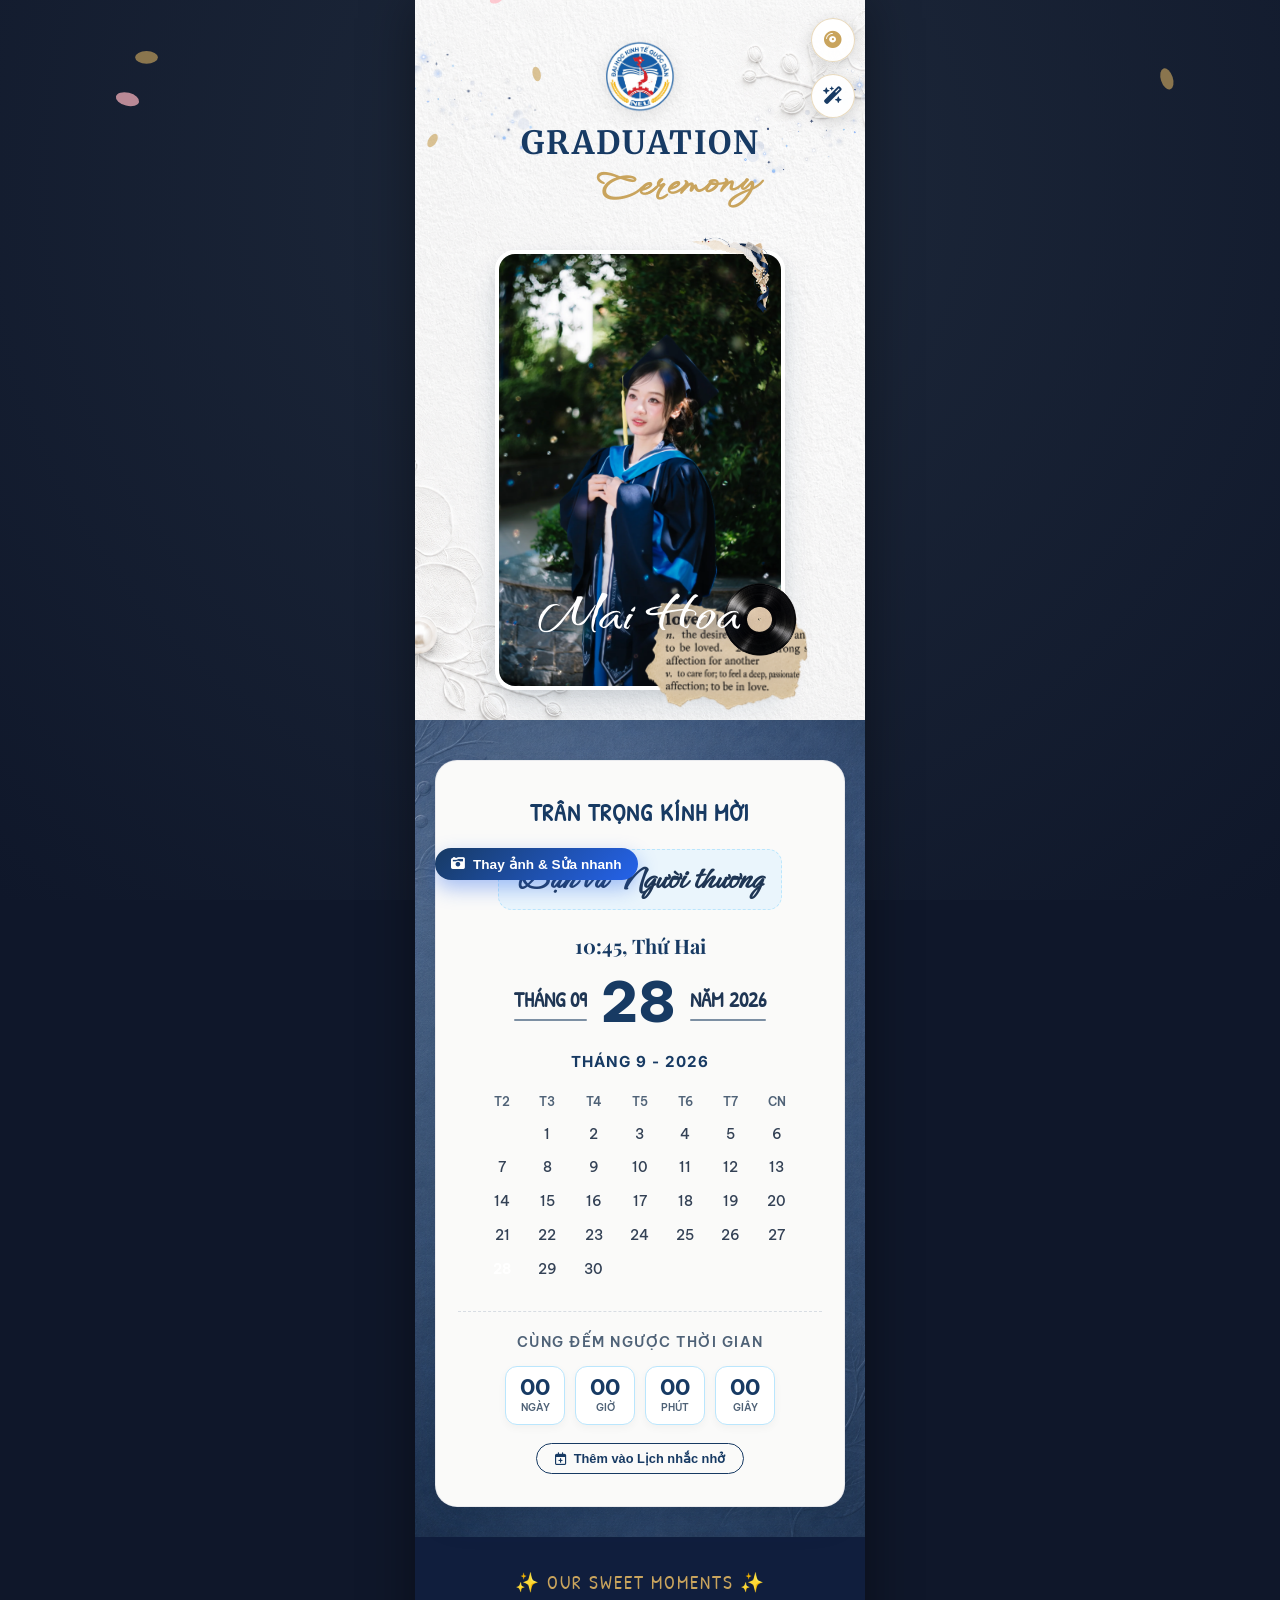
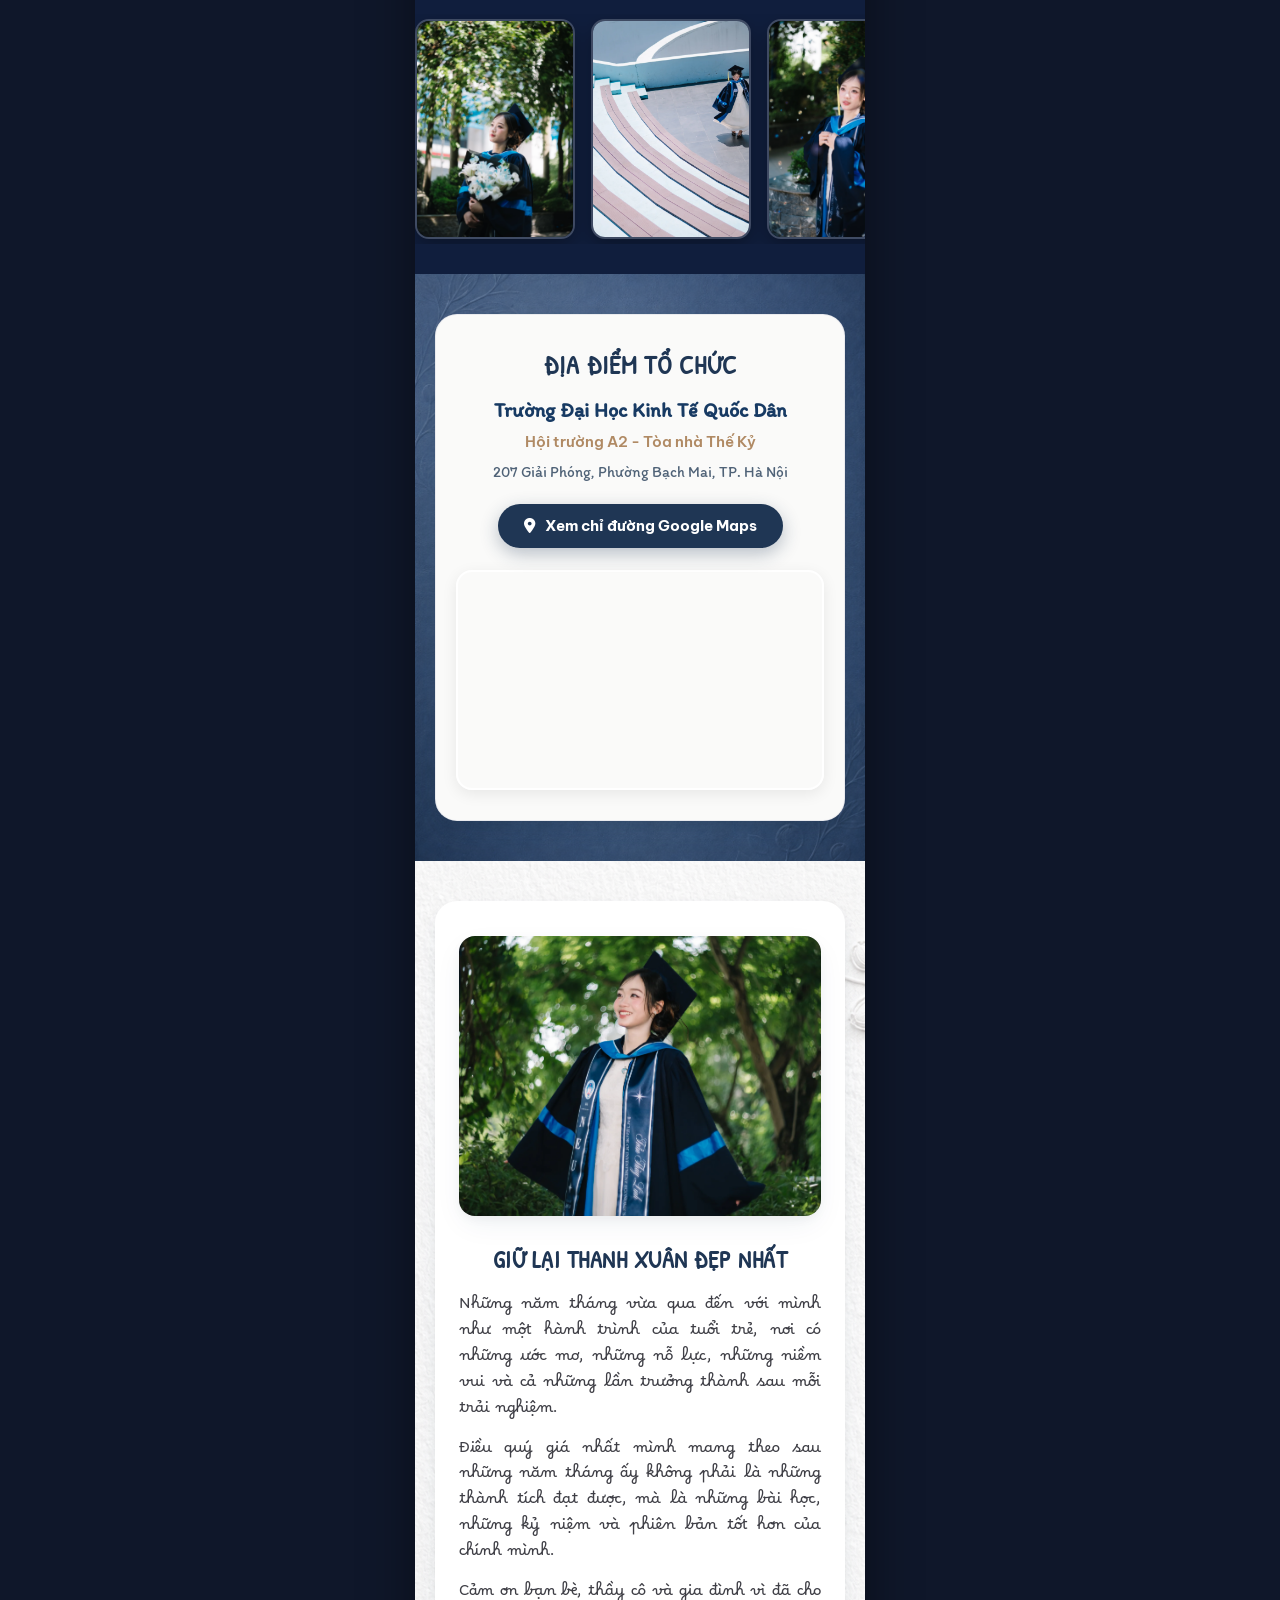
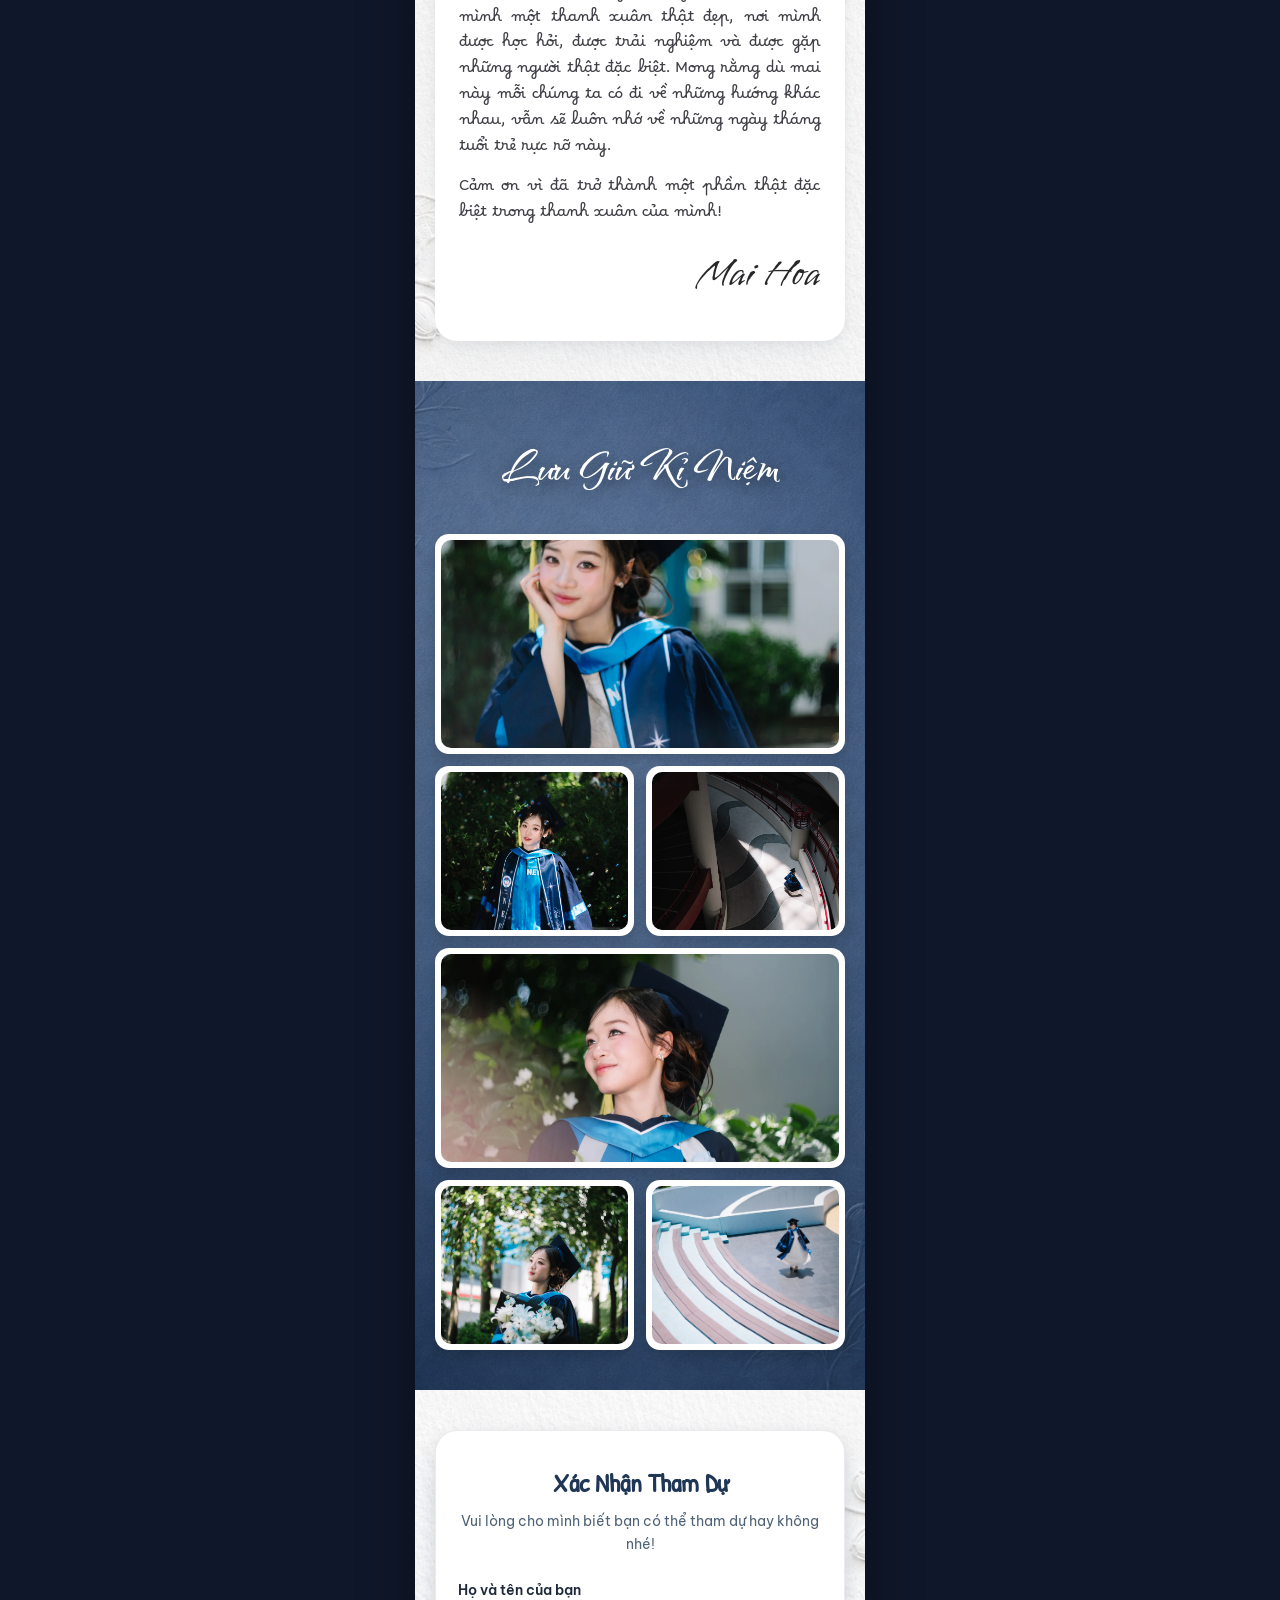
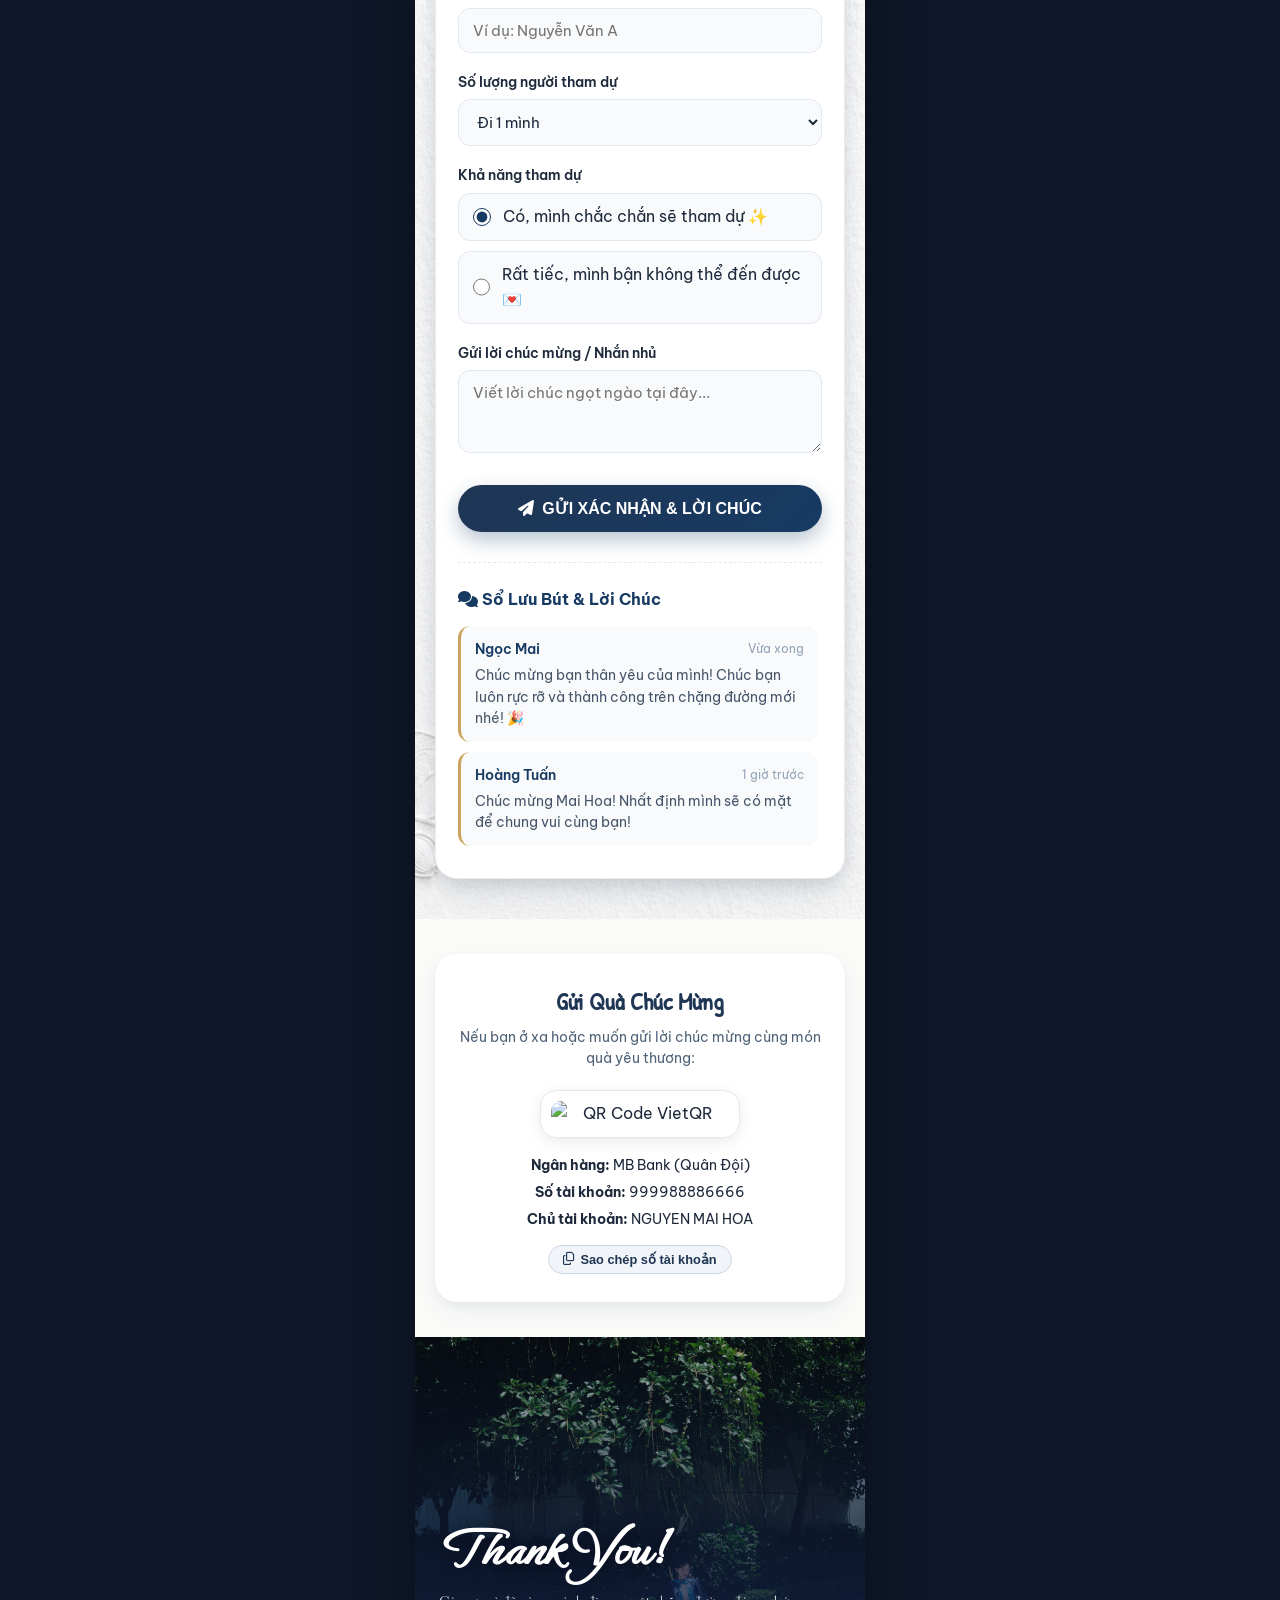
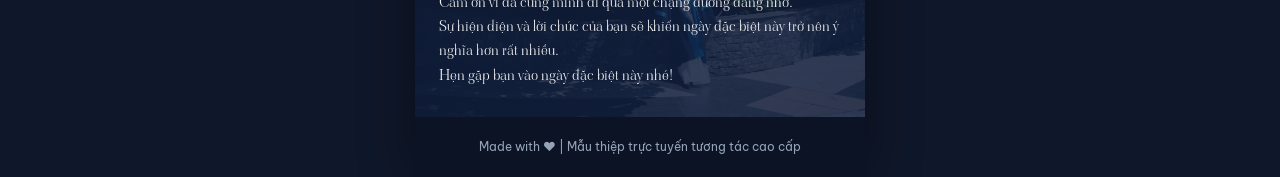
==== index.html @ 4f1cebf5 "Khởi tạo mã nguồn thiệp mời điện tử và hình ảnh" ====
<!DOCTYPE html>
<html lang="vi">
<head>
  <meta charset="UTF-8" />
  <meta name="viewport" content="width=device-width, initial-scale=1.0, maximum-scale=1.0, user-scalable=no" />
  <title>Thiệp Mời - Khoảnh Khắc Rực Rỡ</title>
  
  <!-- OpenGraph / Social Sharing -->
  <meta property="og:title" content="Thiệp Mời - Khoảnh Khắc Rực Rỡ" />
  <meta property="og:description" content="Những khoảnh khắc đặc biệt được kể lại theo dấu ấn riêng của bạn." />
  <meta property="og:image" content="images/hero-portrait.webp" />
  <meta property="og:type" content="website" />

  <!-- Font Awesome Icons -->
  <link rel="stylesheet" href="https://cdnjs.cloudflare.com/ajax/libs/font-awesome/6.5.1/css/all.min.css" />
  
  <!-- Main Stylesheet -->
  <link rel="stylesheet" href="style.css" />
</head>
<body>

  <!-- Hiệu ứng cánh hoa / trái tim rơi -->
  <canvas id="petals-canvas"></canvas>

  <!-- Audio Nhạc Nền -->
  <audio id="bg-audio" loop preload="auto" src="music.mp3"></audio>

  <!-- Nút điều khiển nổi (Nhạc, Cánh hoa) -->
  <div class="floating-controls">
    <button class="float-btn music-btn" id="music-toggle-btn" title="Bật/Tắt nhạc nền" aria-label="Bật/Tắt nhạc nền">
      <i class="fa-solid fa-compact-disc"></i>
    </button>
    <button class="float-btn" id="petals-toggle-btn" title="Bật/Tắt hoa rơi" aria-label="Bật/Tắt hoa rơi">
      <i class="fa-solid fa-wand-magic-sparkles"></i>
    </button>
  </div>

  <!-- Nút Thay Ảnh & Chỉnh Sửa Nhanh -->
  <button class="edit-badge-btn" id="btn-open-customizer" title="Thay ảnh và chỉnh sửa trực tiếp">
    <i class="fa-solid fa-camera-retro"></i>
    <span>Thay ảnh & Sửa nhanh</span>
  </button>

  <!-- Khung hiển thị Thiệp Mobile-First -->
  <main class="invitation-container">

    <!-- ====================================================================
         PHẦN 1: BÌA THIỆP & CHÂN DUNG (HERO SECTION)
         ==================================================================== -->
    <section class="hero-section">
      <!-- Hoa văn lá góc trang trí -->
      <img src="images/corner-leaf.png" alt="Decor Leaf" class="leaf-decor leaf-top-left" />
      <img src="images/corner-leaf.png" alt="Decor Leaf" class="leaf-decor leaf-top-right" />

      <!-- Biểu tượng mũ tốt nghiệp / họa tiết trên cùng -->
      <img src="images/cap-icon.png" alt="Cap Icon" class="hero-cap-icon" />

      <!-- Tiêu đề lớn -->
      <div class="hero-titles">
        <h1 class="hero-badge-title" id="hero-badge-title">GRADUATION</h1>
        <div class="hero-script-subtitle" id="hero-script-subtitle">Ceremony</div>
      </div>

      <!-- Khung ảnh chân dung chính -->
      <div class="hero-portrait-wrapper">
        <img src="images/hero-portrait.webp" alt="Chân dung" id="hero-portrait-img" class="hero-portrait-img" />
        
        <!-- Họa tiết hoa trang trí & huy hiệu xoay -->
        <img src="images/flower-decor.png" alt="Flower Decor" class="hero-flower-decor" />
        <img src="images/spin-badge.png" alt="Spin Badge" class="hero-spin-badge" />
        <img src="images/sparkle.png" alt="Sparkle" class="hero-sparkle" />

        <!-- Chữ ký / Tên nghệ thuật uốn lượn -->
        <div class="hero-owner-name" id="hero-owner-name">Mai Hoa</div>
      </div>
    </section>

    <!-- ====================================================================
         PHẦN 2: LỜI MỜI, NGÀY GIỜ, LỊCH & ĐỒNG HỒ ĐẾM NGƯỢC
         ==================================================================== -->
    <section class="invitation-section">
      <div class="glass-card">
        <div class="invitation-greeting" id="invitation-greeting">TRÂN TRỌNG KÍNH MỜI</div>

        <!-- Tên khách mời (tự động nhận qua link ?guest=...) -->
        <div class="guest-name-box">
          <div class="guest-name" id="guest-name">Bạn Quyên</div>
        </div>

        <div class="event-datetime-header" id="event-datetime-header">10:45, Thứ Hai,</div>

        <!-- Hiển thị ngày tháng to nổi bật -->
        <div class="date-large-display">
          <div class="date-side-text" id="date-month">THÁNG 09</div>
          <div class="date-big-number" id="date-day">28</div>
          <div class="date-side-text" id="date-year">NĂM 2026</div>
        </div>

        <!-- Lịch tháng tương tác -->
        <div class="calendar-widget">
          <div class="calendar-header" id="calendar-header-title">THÁNG 9 - 2026</div>
          <table class="calendar-table">
            <thead>
              <tr>
                <th>T2</th>
                <th>T3</th>
                <th>T4</th>
                <th>T5</th>
                <th>T6</th>
                <th>T7</th>
                <th>CN</th>
              </tr>
            </thead>
            <tbody id="calendar-days">
              <!-- Sẽ được tạo tự động bởi JavaScript -->
            </tbody>
          </table>
        </div>

        <!-- Đồng hồ đếm ngược -->
        <div class="countdown-container">
          <div class="countdown-title">CÙNG ĐẾM NGƯỢC THỜI GIAN</div>
          <div class="countdown-boxes">
            <div class="countdown-item">
              <div class="countdown-number" id="cd-days">00</div>
              <div class="countdown-label">Ngày</div>
            </div>
            <div class="countdown-item">
              <div class="countdown-number" id="cd-hours">00</div>
              <div class="countdown-label">Giờ</div>
            </div>
            <div class="countdown-item">
              <div class="countdown-number" id="cd-minutes">00</div>
              <div class="countdown-label">Phút</div>
            </div>
            <div class="countdown-item">
              <div class="countdown-number" id="cd-seconds">00</div>
              <div class="countdown-label">Giây</div>
            </div>
          </div>
        </div>

        <!-- Nút Thêm vào Google Calendar -->
        <button class="add-calendar-btn" id="btn-add-calendar">
          <i class="fa-regular fa-calendar-plus"></i>
          <span>Thêm vào Lịch nhắc nhở</span>
        </button>
      </div>
    </section>

    <!-- ====================================================================
         PHẦN 3: CUỘN ẢNH VÔ TẬN (FILMSTRIP MARQUEE)
         ==================================================================== -->
    <section class="marquee-section">
      <div class="marquee-badge">✨ OUR SWEET MOMENTS ✨</div>
      <div class="marquee-container">
        <div class="marquee-content" id="marquee-content">
          <!-- Ảnh chạy tự động cuộn vô tận -->
        </div>
      </div>
    </section>

    <!-- ====================================================================
         PHẦN 4: ĐỊA ĐIỂM TỔ CHỨC & BẢN ĐỒ GOOGLE MAPS
         ==================================================================== -->
    <section class="venue-section">
      <div class="venue-card">
        <div class="venue-title">ĐỊA ĐIỂM TỔ CHỨC</div>
        <div class="venue-name" id="venue-name">Trường Đại Học Kinh Tế Quốc Dân</div>
        <div class="venue-sub" id="venue-sub">Hội trường A2 - Tòa nhà Thế Kỷ</div>
        <div class="venue-address" id="venue-address">207 Giải Phóng, Phường Bạch Mai, TP. Hà Nội</div>

        <!-- Nút mở Google Maps chỉ đường -->
        <a href="https://maps.app.goo.gl/h1GSFr1NGz6rCiQS6" target="_blank" rel="noopener noreferrer" class="btn-directions" id="btn-directions">
          <i class="fa-solid fa-location-dot"></i>
          <span>Xem chỉ đường Google Maps</span>
        </a>

        <!-- Khung nhúng Bản đồ vệ tinh -->
        <div class="map-wrapper">
          <iframe
            id="map-iframe"
            src="https://www.google.com/maps/embed?pb=!1m14!1m8!1m3!1d14200.854671837249!2d105.8376696!3d21.0000781!3m2!1i1024!2i768!4f13.1!3m3!1m2!1s0x3135ac71752d8f79%3A0xd2ec575c01017afa!2zVHLGsOG7nW5nIMSQ4bqhaSBI4buNYyBLaW5oIFThur8gUXXhu5FjIETDom4gKE5FVSk!5e1!3m2!1svi!2s!4v1788418146019!5m2!1svi!2s"
            allowfullscreen=""
            loading="lazy"
            referrerpolicy="no-referrer-when-downgrade"
            title="Google Maps Location"
          ></iframe>
        </div>
      </div>
    </section>

    <!-- ====================================================================
         PHẦN 5: LỜI NGỎ & CÂU CHUYỆN (STORY)
         ==================================================================== -->
    <section class="story-section">
      <div class="story-card">
        <div class="story-portrait-box">
          <img src="images/story-portrait.webp" alt="Story Portrait" id="story-portrait-img" loading="lazy" />
        </div>
        <h2 class="story-heading" id="story-heading">GIỮ LẠI THANH XUÂN ĐẸP NHẤT</h2>
        <div class="story-body" id="story-body">
          <!-- Nội dung lời ngỏ -->
        </div>
        <div class="story-signature" id="story-signature">Mai Hoa</div>
      </div>
    </section>

    <!-- ====================================================================
         PHẦN 6: ALBUM ẢNH KỶ NIỆM (GALLERY LIGHTBOX)
         ==================================================================== -->
    <section class="gallery-section">
      <h2 class="gallery-title">Lưu Giữ Kỉ Niệm</h2>
      <div class="gallery-grid" id="gallery-grid">
        <!-- Ảnh gallery được nạp từ config.js -->
      </div>
    </section>

    <!-- ====================================================================
         PHẦN 7: XÁC NHẬN THAM DỰ (RSVP) & SỔ LƯU BÚT
         ==================================================================== -->
    <section class="rsvp-section">
      <div class="rsvp-card">
        <h2 class="rsvp-title">Xác Nhận Tham Dự</h2>
        <p class="rsvp-subtitle">Vui lòng cho mình biết bạn có thể tham dự hay không nhé!</p>

        <form id="rsvp-form">
          <div class="form-group">
            <label class="form-label" for="rsvp-name">Họ và tên của bạn</label>
            <input type="text" id="rsvp-name" class="form-input" placeholder="Ví dụ: Nguyễn Văn A" required />
          </div>

          <div class="form-group">
            <label class="form-label" for="rsvp-guests">Số lượng người tham dự</label>
            <select id="rsvp-guests" class="form-select">
              <option value="1">Đi 1 mình</option>
              <option value="2">Đi 2 người (Đi cùng người thương/bạn)</option>
              <option value="3">Đi 3 người trở lên (Đi theo nhóm/gia đình)</option>
            </select>
          </div>

          <div class="form-group">
            <label class="form-label">Khả năng tham dự</label>
            <div class="radio-group">
              <label class="radio-card">
                <input type="radio" name="attendance" value="yes" checked />
                <span>Có, mình chắc chắn sẽ tham dự ✨</span>
              </label>
              <label class="radio-card">
                <input type="radio" name="attendance" value="no" />
                <span>Rất tiếc, mình bận không thể đến được 💌</span>
              </label>
            </div>
          </div>

          <div class="form-group">
            <label class="form-label" for="rsvp-message">Gửi lời chúc mừng / Nhắn nhủ</label>
            <textarea id="rsvp-message" rows="3" class="form-textarea" placeholder="Viết lời chúc ngọt ngào tại đây..."></textarea>
          </div>

          <button type="submit" class="btn-rsvp-submit">
            <i class="fa-solid fa-paper-plane"></i>
            <span>GỬI XÁC NHẬN & LỜI CHÚC</span>
          </button>
        </form>

        <!-- Danh sách lời chúc đã gửi (Sổ Lưu Bút) -->
        <div class="wishes-container">
          <div class="wishes-title">
            <span><i class="fa-solid fa-comments"></i> Sổ Lưu Bút & Lời Chúc</span>
          </div>
          <div class="wishes-list" id="wishes-list">
            <!-- Render danh sách lời chúc -->
          </div>
        </div>
      </div>
    </section>

    <!-- ====================================================================
         PHẦN 8: HỘP QUÀ CHÚC MỪNG (GIFT BOX / MỪNG CƯỚI - TÙY CHỌN)
         ==================================================================== -->
    <section class="gift-section" id="gift-section">
      <div class="gift-card">
        <h3 class="gift-title" id="gift-title">Gửi Quà Chúc Mừng</h3>
        <p class="gift-desc" id="gift-desc">Nếu bạn ở xa hoặc muốn gửi lời chúc mừng cùng món quà yêu thương:</p>
        
        <div class="qr-box">
          <img src="" alt="QR Code VietQR" id="bank-qr-img" />
        </div>
        <div class="bank-info-item"><strong>Ngân hàng:</strong> <span id="bank-name">MB Bank</span></div>
        <div class="bank-info-item"><strong>Số tài khoản:</strong> <span id="bank-number">999988886666</span></div>
        <div class="bank-info-item"><strong>Chủ tài khoản:</strong> <span id="bank-holder">NGUYEN MAI HOA</span></div>
        
        <button class="btn-copy-account" id="btn-copy-account">
          <i class="fa-regular fa-copy"></i>
          <span>Sao chép số tài khoản</span>
        </button>
      </div>
    </section>

    <!-- ====================================================================
         PHẦN 9: LỜI CẢM ƠN (THANK YOU) & CHÂN TRANG
         ==================================================================== -->
    <section class="thank-you-section">
      <img src="images/thank-you-banner.webp" alt="Thank You" id="thank-you-bg" class="thank-you-bg" />
      <div class="thank-you-overlay"></div>
      <div class="thank-you-content">
        <h2 class="thank-you-title" id="thank-you-title">Thank You!</h2>
        <div class="thank-you-message" id="thank-you-message">
Cảm ơn vì đã cùng mình đi qua một chặng đường đáng nhớ.
Sự hiện diện của bạn sẽ khiến ngày đặc biệt này trở nên ý nghĩa hơn rất nhiều.
Hẹn gặp bạn trong ngày vui nhé!
        </div>
      </div>
    </section>

    <footer class="footer-credits">
      <p>Made with ❤️ | Mẫu thiệp trực tuyến tương tác cao cấp</p>
    </footer>

  </main>

  <!-- ====================================================================
       MODAL XEM ẢNH TOÀN MÀN HÌNH (LIGHTBOX)
       ==================================================================== -->
  <div class="lightbox-modal" id="lightbox-modal" role="dialog" aria-label="Xem ảnh phóng to">
    <button class="lightbox-close-btn" id="lightbox-close" aria-label="Đóng"><i class="fa-solid fa-xmark"></i></button>
    <button class="lightbox-nav-btn lightbox-prev-btn" id="lightbox-prev" aria-label="Ảnh trước"><i class="fa-solid fa-chevron-left"></i></button>
    <button class="lightbox-nav-btn lightbox-next-btn" id="lightbox-next" aria-label="Ảnh sau"><i class="fa-solid fa-chevron-right"></i></button>
    
    <div class="lightbox-img-wrapper">
      <img src="" alt="Phóng to" id="lightbox-img" class="lightbox-img" />
      <div class="lightbox-caption" id="lightbox-caption"></div>
    </div>
  </div>

  <!-- ====================================================================
       MODAL THAY ẢNH VÀ CHỈNH SỬA TRỰC QUAN (LIVE CUSTOMIZER)
       ==================================================================== -->
  <div class="customizer-modal" id="customizer-modal" role="dialog" aria-label="Bảng chỉnh sửa nhanh">
    <div class="customizer-box">
      <div class="customizer-header">
        <h3><i class="fa-solid fa-wand-magic-sparkles"></i> Thay Ảnh & Chỉnh Sửa Nhanh</h3>
        <button class="customizer-close" id="customizer-close">&times;</button>
      </div>
      
      <div class="customizer-body">
        <div class="customizer-tip">
          💡 <strong>Mẹo:</strong> Bạn có thể bấm chọn ảnh từ điện thoại/máy tính để xem ngay trên thiệp, hoặc sửa văn bản rồi bấm "Xem thử ngay"!
        </div>

        <div class="customizer-section-title">📸 Thay đổi hình ảnh chính</div>

        <!-- Thay ảnh bìa Hero -->
        <div class="image-picker-row">
          <div class="image-picker-info">
            <div class="image-picker-label">1. Ảnh chân dung đầu trang:</div>
            <input type="file" id="picker-hero" accept="image/*" class="form-input" />
          </div>
        </div>

        <!-- Thay ảnh phần Lời ngỏ Story -->
        <div class="image-picker-row">
          <div class="image-picker-info">
            <div class="image-picker-label">2. Ảnh phần Lời ngỏ / Tâm sự:</div>
            <input type="file" id="picker-story" accept="image/*" class="form-input" />
          </div>
        </div>

        <!-- Thay ảnh bìa Thank You -->
        <div class="image-picker-row">
          <div class="image-picker-info">
            <div class="image-picker-label">3. Ảnh bìa chân trang Thank You:</div>
            <input type="file" id="picker-thankyou" accept="image/*" class="form-input" />
          </div>
        </div>

        <div class="customizer-section-title">✍️ Thay đổi nội dung & thông tin</div>

        <div class="form-group">
          <label class="form-label">Tên nhân vật chính:</label>
          <input type="text" id="cust-owner-name" class="form-input" />
        </div>

        <div class="form-group">
          <label class="form-label">Tiêu đề lớn (VD: GRADUATION / LỄ THÀNH HÔN):</label>
          <input type="text" id="cust-badge-top" class="form-input" />
        </div>

        <div class="form-group">
          <label class="form-label">Chữ nghệ thuật (VD: Ceremony / Invitation):</label>
          <input type="text" id="cust-badge-bottom" class="form-input" />
        </div>

        <div class="form-group">
          <label class="form-label">Ngày tổ chức (Ngày / Tháng / Năm):</label>
          <div style="display: flex; gap: 8px;">
            <input type="text" id="cust-date" placeholder="28" style="width: 70px;" class="form-input" />
            <input type="text" id="cust-month" placeholder="THÁNG 09" class="form-input" />
            <input type="text" id="cust-year" placeholder="NĂM 2026" class="form-input" />
          </div>
        </div>

        <div class="form-group">
          <label class="form-label">Thời gian hiển thị (VD: 10:45, Thứ Hai):</label>
          <input type="text" id="cust-time" class="form-input" />
        </div>

        <div class="form-group">
          <label class="form-label">Tên địa điểm:</label>
          <input type="text" id="cust-venue-name" class="form-input" />
        </div>

        <div class="form-group">
          <label class="form-label">Địa chỉ chi tiết:</label>
          <input type="text" id="cust-venue-address" class="form-input" />
        </div>

        <div class="form-group">
          <label class="form-label">Tiêu đề phần Tâm sự:</label>
          <input type="text" id="cust-story-heading" class="form-input" />
        </div>
      </div>

      <div class="customizer-footer">
        <button class="btn-customizer-save" id="btn-customizer-save">
          <i class="fa-solid fa-eye"></i> Cập nhật & Xem thử
        </button>
        <button class="btn-customizer-export" id="btn-customizer-export">
          <i class="fa-solid fa-download"></i> Xuất file config.js
        </button>
      </div>
    </div>
  </div>

  <!-- Thông báo Toast -->
  <div class="toast-msg" id="toast-notification"></div>

  <!-- Tải file Cấu hình & Script thực thi -->
  <script src="config.js"></script>
  <script src="script.js"></script>
</body>
</html>
---- style.css ----
/* ==========================================================================
   CSS CHO THIỆP ĐIỆN TỬ - KHOẢNG KHẮC RỰC RỠ (INSPIRED BY CHIEU STUDIO)
   ========================================================================== */

/* --- Import Google Fonts --- */
@import url('https://fonts.googleapis.com/css2?family=Alex+Brush&family=Be+Vietnam+Pro:ital,wght@0,300;0,400;0,500;0,600;0,700;1,400&family=Borel&family=Ephesis&family=Inter:wght@300;400;500;600;700&family=Itim&family=Merriweather:ital,wght@0,400;0,700;1,300&family=Montserrat:wght@400;500;600;700&family=Patrick+Hand&family=Playfair+Display:ital,wght@0,500;0,600;0,700;1,400&family=Qwitcher+Grypen:wght@400;700&family=Viaoda+Libre&family=Vujahday+Script&family=WindSong:wght@500;700&display=swap');

:root {
  --primary-navy: #173A63;
  --primary-navy-dark: #101e3d;
  --secondary-navy: #1F3654;
  --accent-gold: #C9A45D;
  --accent-gold-dark: #b08a64;
  --accent-blue-light: #e0f2fe;
  --accent-blue-soft: #bae6fd;
  --text-dark: #1e293b;
  --text-muted: #4F6277;
  --text-light: #ffffff;
  --bg-page: #0f172a;
  --bg-card: #fafaf9;
  --bg-card-pure: #ffffff;
  --shadow-soft: 0 10px 30px -5px rgba(23, 58, 99, 0.08), 0 4px 12px -2px rgba(0, 0, 0, 0.05);
  --shadow-medium: 0 15px 35px -5px rgba(23, 58, 99, 0.15), 0 6px 16px rgba(0, 0, 0, 0.08);
  --shadow-gold: 0 8px 25px rgba(201, 164, 93, 0.35);
  --radius-card: 22px;
  --radius-button: 30px;
  --transition-smooth: all 0.35s cubic-bezier(0.4, 0, 0.2, 1);
}

* {
  margin: 0;
  padding: 0;
  box-sizing: border-box;
  -webkit-tap-highlight-color: transparent;
}

html {
  scroll-behavior: smooth;
  font-size: 16px;
}

body {
  font-family: 'Be Vietnam Pro', 'Inter', -apple-system, BlinkMacSystemFont, sans-serif;
  background-color: var(--bg-page);
  color: var(--text-dark);
  line-height: 1.6;
  overflow-x: hidden;
  position: relative;
  display: flex;
  justify-content: center;
  min-height: 100vh;
}

/* Background ambient glow on desktop */
body::before {
  content: '';
  position: fixed;
  top: 0;
  left: 0;
  right: 0;
  bottom: 0;
  background: radial-gradient(circle at 50% 20%, #1e293b 0%, #0f172a 100%);
  z-index: -2;
}

/* Canvas for falling petals effect */
#petals-canvas {
  position: fixed;
  top: 0;
  left: 0;
  width: 100vw;
  height: 100vh;
  pointer-events: none;
  z-index: 90;
}

/* Main Mobile-First App Wrapper */
.invitation-container {
  width: 100%;
  max-width: 450px;
  background: #f8fafc;
  min-height: 100vh;
  position: relative;
  box-shadow: 0 0 50px rgba(0, 0, 0, 0.4);
  overflow: hidden;
}

/* ==========================================================================
   FLOATING ACTION BUTTONS (MUSIC, PETALS, CUSTOMIZER)
   ========================================================================== */
.floating-controls {
  position: fixed;
  top: 18px;
  right: 18px;
  display: flex;
  flex-direction: column;
  gap: 12px;
  z-index: 100;
}

@media (min-width: 500px) {
  .floating-controls {
    right: calc(50% - 215px);
  }
}

.float-btn {
  width: 44px;
  height: 44px;
  border-radius: 50%;
  background: rgba(255, 255, 255, 0.92);
  backdrop-filter: blur(10px);
  border: 1px solid rgba(201, 164, 93, 0.4);
  color: var(--primary-navy);
  box-shadow: 0 4px 15px rgba(0, 0, 0, 0.15);
  display: flex;
  align-items: center;
  justify-content: center;
  cursor: pointer;
  transition: var(--transition-smooth);
  font-size: 1.1rem;
}

.float-btn:hover {
  transform: scale(1.08);
  box-shadow: var(--shadow-gold);
  background: #ffffff;
  color: var(--accent-gold);
}

.music-btn.playing i {
  animation: spinMusic 4s linear infinite;
  color: var(--accent-gold);
}

@keyframes spinMusic {
  from { transform: rotate(0deg); }
  to { transform: rotate(360deg); }
}

/* Quick Edit Helper Floating Button */
.edit-badge-btn {
  position: fixed;
  bottom: 20px;
  left: 20px;
  z-index: 99;
  background: linear-gradient(135deg, var(--primary-navy), #2563eb);
  color: #ffffff;
  padding: 8px 16px;
  border-radius: 30px;
  font-size: 0.85rem;
  font-weight: 600;
  display: flex;
  align-items: center;
  gap: 8px;
  border: none;
  cursor: pointer;
  box-shadow: 0 8px 20px rgba(37, 99, 235, 0.4);
  transition: var(--transition-smooth);
}

.edit-badge-btn:hover {
  transform: translateY(-2px);
  box-shadow: 0 12px 25px rgba(37, 99, 235, 0.6);
}

@media (min-width: 500px) {
  .edit-badge-btn {
    left: calc(50% - 205px);
  }
}

/* ==========================================================================
   SECTION 1: HERO & COVER
   ========================================================================== */
.hero-section {
  position: relative;
  width: 100%;
  min-height: 750px;
  padding: 30px 20px 40px;
  background: url('images/bg-pattern-top.png') no-repeat top center / cover;
  background-color: #f8fafc;
  overflow: hidden;
  display: flex;
  flex-direction: column;
  align-items: center;
  text-align: center;
}

/* Corner decorative flourishes */
.leaf-decor {
  position: absolute;
  pointer-events: none;
  z-index: 2;
  opacity: 0.9;
}

.leaf-top-left {
  top: 15px;
  left: -20px;
  width: 150px;
  transform: scaleX(-1);
}

.leaf-top-right {
  top: 40px;
  right: -25px;
  width: 160px;
}

.hero-cap-icon {
  width: 70px;
  height: auto;
  margin-top: 10px;
  margin-bottom: 5px;
  filter: drop-shadow(0 4px 10px rgba(0, 0, 0, 0.1));
  animation: fadeInDown 1.2s ease;
}

.hero-titles {
  position: relative;
  z-index: 3;
  margin-bottom: 25px;
}

.hero-badge-title {
  font-family: 'Merriweather', serif;
  font-size: 2rem;
  font-weight: 700;
  letter-spacing: 2px;
  color: var(--primary-navy);
  margin-bottom: -10px;
  text-transform: uppercase;
  animation: fadeInLeft 1.2s ease;
}

.hero-script-subtitle {
  font-family: 'WindSong', cursive;
  font-size: 2.2rem;
  font-weight: 700;
  color: var(--accent-gold);
  transform: rotate(-3deg);
  display: inline-block;
  margin-left: 70px;
  animation: fadeInRight 1.2s ease;
}

/* Hero Portrait Frame */
.hero-portrait-wrapper {
  position: relative;
  width: 290px;
  height: 440px;
  margin: 10px auto 20px;
  z-index: 3;
}

.hero-portrait-img {
  width: 100%;
  height: 100%;
  object-fit: cover;
  border-radius: 20px;
  box-shadow: var(--shadow-medium);
  border: 4px solid #ffffff;
  transition: transform 0.5s ease;
}

.hero-portrait-wrapper:hover .hero-portrait-img {
  transform: scale(1.02);
}

.hero-flower-decor {
  position: absolute;
  bottom: -35px;
  right: -30px;
  width: 180px;
  pointer-events: none;
  z-index: 4;
}

.hero-spin-badge {
  position: absolute;
  bottom: 30px;
  right: -15px;
  width: 80px;
  height: 80px;
  pointer-events: none;
  z-index: 5;
  animation: spinBadge 12s linear infinite;
}

@keyframes spinBadge {
  from { transform: rotate(0deg); }
  to { transform: rotate(360deg); }
}

.hero-sparkle {
  position: absolute;
  top: -15px;
  right: 15px;
  width: 85px;
  pointer-events: none;
  z-index: 4;
  animation: floatSparkle 3s ease-in-out infinite;
}

@keyframes floatSparkle {
  0%, 100% { transform: translateY(0) scale(1); opacity: 0.8; }
  50% { transform: translateY(-8px) scale(1.1); opacity: 1; }
}

.hero-owner-name {
  font-family: 'Qwitcher Grypen', cursive;
  font-size: 4.2rem;
  font-weight: 700;
  color: #ffffff;
  text-shadow: 0 4px 15px rgba(16, 30, 61, 0.7);
  position: absolute;
  bottom: 25px;
  left: 50%;
  transform: translateX(-50%);
  width: 100%;
  z-index: 6;
  letter-spacing: 1px;
}

/* ==========================================================================
   SECTION 2: INVITATION CARD & CALENDAR
   ========================================================================== */
.invitation-section {
  position: relative;
  padding: 40px 20px 30px;
  background: url('images/bg-wave-blue.png') no-repeat top center / cover;
  margin-top: -30px;
  z-index: 10;
}

.glass-card {
  background: var(--bg-card);
  border-radius: var(--radius-card);
  padding: 32px 22px;
  box-shadow: var(--shadow-medium);
  border: 1px solid rgba(229, 231, 235, 0.8);
  position: relative;
  overflow: hidden;
  text-align: center;
}

.invitation-greeting {
  font-family: 'Patrick Hand', cursive;
  font-size: 1.5rem;
  font-weight: 700;
  color: var(--primary-navy);
  letter-spacing: 1px;
  margin-bottom: 6px;
  text-transform: uppercase;
}

.guest-name-box {
  background: rgba(224, 242, 254, 0.6);
  border: 1.5px dashed var(--accent-blue-soft);
  border-radius: 14px;
  padding: 10px 18px;
  margin: 12px auto 20px;
  display: inline-block;
  max-width: 90%;
}

.guest-name {
  font-family: 'Ephesis', cursive;
  font-size: 2.2rem;
  color: var(--secondary-navy);
  font-weight: 600;
  line-height: 1.1;
}

.event-datetime-header {
  font-family: 'Playfair Display', serif;
  font-size: 1.25rem;
  font-weight: 700;
  color: var(--primary-navy);
  margin-bottom: 8px;
}

.date-large-display {
  display: flex;
  align-items: center;
  justify-content: center;
  gap: 14px;
  margin: 12px 0 20px;
}

.date-side-text {
  font-family: 'Patrick Hand', cursive;
  font-size: 1.3rem;
  font-weight: 600;
  color: var(--secondary-navy);
  position: relative;
  padding-bottom: 4px;
}

.date-side-text::after {
  content: '';
  position: absolute;
  bottom: 0;
  left: 0;
  right: 0;
  height: 2px;
  background: #7C8FA3;
  border-radius: 2px;
}

.date-big-number {
  font-family: 'Be Vietnam Pro', sans-serif;
  font-size: 3.5rem;
  font-weight: 800;
  color: var(--primary-navy);
  line-height: 1;
}

/* Interactive Calendar Grid */
.calendar-widget {
  margin: 20px auto 10px;
  max-width: 320px;
}

.calendar-header {
  font-family: 'Inter', sans-serif;
  font-size: 0.95rem;
  font-weight: 700;
  color: var(--primary-navy);
  margin-bottom: 12px;
  letter-spacing: 1px;
}

.calendar-table {
  width: 100%;
  border-collapse: collapse;
}

.calendar-table th {
  font-size: 0.75rem;
  font-weight: 600;
  color: var(--text-muted);
  padding: 6px 2px;
}

.calendar-table td {
  font-size: 0.85rem;
  font-weight: 500;
  color: #334155;
  padding: 6px 2px;
  text-align: center;
  position: relative;
}

.calendar-table td.highlight-day {
  color: #ffffff !important;
  font-weight: 700;
}

.calendar-table td.highlight-day::before {
  content: '';
  position: absolute;
  top: 50%;
  left: 50%;
  transform: translate(-50%, -50%);
  width: 30px;
  height: 30px;
  background: linear-gradient(135deg, var(--primary-navy), #2563eb);
  border-radius: 50%;
  z-index: -1;
  box-shadow: 0 4px 10px rgba(37, 99, 235, 0.4);
  animation: pulseGlow 2s infinite ease-in-out;
}

@keyframes pulseGlow {
  0%, 100% { transform: translate(-50%, -50%) scale(1); }
  50% { transform: translate(-50%, -50%) scale(1.12); }
}

/* Countdown Timer */
.countdown-container {
  margin-top: 25px;
  padding-top: 20px;
  border-top: 1px dashed rgba(23, 58, 99, 0.15);
}

.countdown-title {
  font-size: 0.85rem;
  font-weight: 600;
  color: var(--text-muted);
  text-transform: uppercase;
  letter-spacing: 1.5px;
  margin-bottom: 12px;
}

.countdown-boxes {
  display: flex;
  justify-content: center;
  gap: 10px;
}

.countdown-item {
  background: #ffffff;
  border: 1px solid var(--accent-blue-soft);
  border-radius: 12px;
  padding: 8px 6px;
  min-width: 60px;
  box-shadow: 0 3px 8px rgba(0, 0, 0, 0.04);
}

.countdown-number {
  font-family: 'Be Vietnam Pro', sans-serif;
  font-size: 1.4rem;
  font-weight: 700;
  color: var(--primary-navy);
  line-height: 1.1;
}

.countdown-label {
  font-size: 0.65rem;
  font-weight: 600;
  color: var(--text-muted);
  text-transform: uppercase;
}

/* Add to Calendar Button */
.add-calendar-btn {
  margin-top: 18px;
  display: inline-flex;
  align-items: center;
  gap: 8px;
  background: transparent;
  border: 1.5px solid var(--primary-navy);
  color: var(--primary-navy);
  padding: 7px 18px;
  border-radius: 20px;
  font-size: 0.8rem;
  font-weight: 600;
  cursor: pointer;
  transition: var(--transition-smooth);
}

.add-calendar-btn:hover {
  background: var(--primary-navy);
  color: #ffffff;
}

/* ==========================================================================
   SECTION 3: INFINITE FILMSTRIP MARQUEE
   ========================================================================== */
.marquee-section {
  padding: 30px 0;
  background: var(--primary-navy-dark);
  position: relative;
  overflow: hidden;
}

.marquee-badge {
  text-align: center;
  color: var(--accent-gold);
  font-family: 'Patrick Hand', cursive;
  font-size: 1.2rem;
  letter-spacing: 2px;
  margin-bottom: 16px;
  text-transform: uppercase;
}

.marquee-container {
  display: flex;
  width: 100%;
  overflow: hidden;
  user-select: none;
  gap: 16px;
  padding: 5px 0;
}

.marquee-content {
  display: flex;
  gap: 16px;
  animation: marqueeScroll 22s linear infinite;
  flex-shrink: 0;
}

.marquee-card {
  width: 160px;
  height: 220px;
  border-radius: 14px;
  overflow: hidden;
  border: 2px solid rgba(255, 255, 255, 0.2);
  box-shadow: 0 8px 20px rgba(0, 0, 0, 0.3);
  flex-shrink: 0;
}

.marquee-card img {
  width: 100%;
  height: 100%;
  object-fit: cover;
  transition: transform 0.4s ease;
}

.marquee-card:hover img {
  transform: scale(1.08);
}

@keyframes marqueeScroll {
  from { transform: translateX(0); }
  to { transform: translateX(-50%); }
}

/* ==========================================================================
   SECTION 4: VENUE & GOOGLE MAPS
   ========================================================================== */
.venue-section {
  position: relative;
  padding: 40px 20px;
  background: url('images/bg-wave-blue.png') no-repeat top center / cover;
}

.venue-card {
  background: var(--bg-card);
  border-radius: var(--radius-card);
  padding: 30px 20px;
  box-shadow: var(--shadow-medium);
  border: 1px solid rgba(229, 231, 235, 0.8);
  text-align: center;
}

.venue-title {
  font-family: 'Patrick Hand', cursive;
  font-size: 1.6rem;
  font-weight: 700;
  color: var(--secondary-navy);
  margin-bottom: 8px;
  letter-spacing: 1px;
}

.venue-name {
  font-family: 'Itim', cursive, sans-serif;
  font-size: 1.25rem;
  font-weight: 600;
  color: var(--primary-navy);
  margin-bottom: 4px;
}

.venue-sub {
  font-size: 0.95rem;
  color: var(--accent-gold-dark);
  font-weight: 600;
  margin-bottom: 8px;
}

.venue-address {
  font-family: 'Itim', cursive, sans-serif;
  font-size: 0.95rem;
  color: var(--text-muted);
  margin-bottom: 20px;
  line-height: 1.4;
}

.btn-directions {
  display: inline-flex;
  align-items: center;
  justify-content: center;
  gap: 10px;
  background: var(--secondary-navy);
  color: #ffffff;
  text-decoration: none;
  padding: 10px 26px;
  border-radius: var(--radius-button);
  font-weight: 700;
  font-size: 0.95rem;
  box-shadow: 0 6px 18px rgba(31, 54, 84, 0.3);
  transition: var(--transition-smooth);
  animation: breathe 3s ease-in-out infinite;
  margin-bottom: 22px;
}

.btn-directions:hover {
  background: var(--primary-navy);
  transform: translateY(-2px);
  box-shadow: 0 10px 25px rgba(23, 58, 99, 0.4);
}

@keyframes breathe {
  0%, 100% { transform: scale(1); }
  50% { transform: scale(1.03); }
}

.map-wrapper {
  width: 100%;
  height: 220px;
  border-radius: 16px;
  overflow: hidden;
  box-shadow: 0 4px 15px rgba(0, 0, 0, 0.08);
  border: 2px solid #ffffff;
}

.map-wrapper iframe {
  width: 100%;
  height: 100%;
  border: 0;
}

/* ==========================================================================
   SECTION 5: STORY & LETTER
   ========================================================================== */
.story-section {
  position: relative;
  padding: 40px 20px;
  background: url('images/bg-wave-cream.png') no-repeat top center / cover;
}

.story-card {
  background: #ffffff;
  border-radius: var(--radius-card);
  padding: 35px 24px;
  box-shadow: var(--shadow-soft);
  position: relative;
}

.story-portrait-box {
  width: 100%;
  height: 280px;
  border-radius: 16px;
  overflow: hidden;
  margin-bottom: 24px;
  box-shadow: var(--shadow-soft);
}

.story-portrait-box img {
  width: 100%;
  height: 100%;
  object-fit: cover;
}

.story-heading {
  font-family: 'Patrick Hand', cursive;
  font-size: 1.5rem;
  font-weight: 700;
  color: var(--secondary-navy);
  text-align: center;
  margin-bottom: 18px;
  letter-spacing: 0.5px;
}

.story-body {
  font-family: 'Borel', cursive, serif;
  font-size: 0.95rem;
  color: #3f3f46;
  line-height: 1.7;
  text-align: justify;
}

.story-body p {
  margin-bottom: 14px;
}

.story-signature {
  font-family: 'Vujahday Script', cursive;
  font-size: 2.4rem;
  color: #27272a;
  text-align: right;
  margin-top: 15px;
}

/* ==========================================================================
   SECTION 6: PHOTO GALLERY & MEMORIES
   ========================================================================== */
.gallery-section {
  position: relative;
  padding: 40px 20px;
  background: url('images/bg-wave-dark.png') no-repeat top center / cover;
  background-color: var(--primary-navy-dark);
}

.gallery-title {
  font-family: 'Qwitcher Grypen', cursive;
  font-size: 3.5rem;
  font-weight: 700;
  color: #ffffff;
  text-align: center;
  margin-bottom: 24px;
  text-shadow: 0 4px 15px rgba(0, 0, 0, 0.5);
}

.gallery-grid {
  display: grid;
  grid-template-columns: repeat(2, 1fr);
  gap: 12px;
}

.gallery-item {
  position: relative;
  border-radius: 14px;
  overflow: hidden;
  background: #ffffff;
  padding: 6px;
  box-shadow: 0 6px 15px rgba(0, 0, 0, 0.2);
  cursor: pointer;
  transition: transform 0.3s ease;
}

.gallery-item:nth-child(3n + 1) {
  grid-column: span 2;
  height: 220px;
}

.gallery-item:not(:nth-child(3n + 1)) {
  height: 170px;
}

.gallery-item img {
  width: 100%;
  height: 100%;
  object-fit: cover;
  border-radius: 10px;
  transition: transform 0.4s ease;
}

.gallery-item:hover {
  transform: translateY(-4px);
}

.gallery-item:hover img {
  transform: scale(1.05);
}

.gallery-overlay {
  position: absolute;
  top: 6px;
  left: 6px;
  right: 6px;
  bottom: 6px;
  background: rgba(16, 30, 61, 0.4);
  border-radius: 10px;
  display: flex;
  align-items: center;
  justify-content: center;
  opacity: 0;
  transition: opacity 0.3s ease;
  color: #ffffff;
  font-size: 1.4rem;
}

.gallery-item:hover .gallery-overlay {
  opacity: 1;
}

/* ==========================================================================
   SECTION 7: RSVP & WISHES (GUESTBOOK)
   ========================================================================== */
.rsvp-section {
  position: relative;
  padding: 40px 20px;
  background: url('images/bg-wave-cream.png') no-repeat top center / cover;
}

.rsvp-card {
  background: #ffffff;
  border-radius: var(--radius-card);
  padding: 32px 22px;
  box-shadow: var(--shadow-medium);
  border: 1px solid rgba(229, 231, 235, 0.8);
}

.rsvp-title {
  font-family: 'Patrick Hand', cursive;
  font-size: 1.6rem;
  font-weight: 700;
  color: var(--secondary-navy);
  text-align: center;
  margin-bottom: 6px;
}

.rsvp-subtitle {
  font-size: 0.88rem;
  color: var(--text-muted);
  text-align: center;
  margin-bottom: 24px;
}

.form-group {
  margin-bottom: 18px;
}

.form-label {
  display: block;
  font-size: 0.88rem;
  font-weight: 600;
  color: var(--text-dark);
  margin-bottom: 6px;
}

.form-input, .form-select, .form-textarea {
  width: 100%;
  padding: 12px 14px;
  border-radius: 12px;
  border: 1.5px solid #e2e8f0;
  background: #f8fafc;
  font-family: inherit;
  font-size: 0.95rem;
  color: var(--text-dark);
  transition: var(--transition-smooth);
}

.form-input:focus, .form-select:focus, .form-textarea:focus {
  outline: none;
  border-color: var(--primary-navy);
  background: #ffffff;
  box-shadow: 0 0 0 3px rgba(23, 58, 99, 0.12);
}

.radio-group {
  display: flex;
  flex-direction: column;
  gap: 10px;
  margin-top: 6px;
}

.radio-card {
  display: flex;
  align-items: center;
  gap: 12px;
  padding: 10px 14px;
  border: 1.5px solid #e2e8f0;
  border-radius: 12px;
  background: #f8fafc;
  cursor: pointer;
  transition: var(--transition-smooth);
}

.radio-card:hover {
  background: #ffffff;
  border-color: var(--accent-blue-soft);
}

.radio-card input[type="radio"] {
  accent-color: var(--primary-navy);
  width: 18px;
  height: 18px;
}

.btn-rsvp-submit {
  width: 100%;
  padding: 14px;
  background: linear-gradient(135deg, var(--secondary-navy), var(--primary-navy));
  color: #ffffff;
  border: none;
  border-radius: var(--radius-button);
  font-size: 1rem;
  font-weight: 700;
  cursor: pointer;
  box-shadow: 0 8px 20px rgba(23, 58, 99, 0.3);
  transition: var(--transition-smooth);
  display: flex;
  align-items: center;
  justify-content: center;
  gap: 8px;
  margin-top: 24px;
}

.btn-rsvp-submit:hover {
  transform: translateY(-2px);
  box-shadow: 0 12px 25px rgba(23, 58, 99, 0.45);
}

/* Wishes List (Guestbook) */
.wishes-container {
  margin-top: 30px;
  padding-top: 24px;
  border-top: 1px dashed #e2e8f0;
}

.wishes-title {
  font-size: 1rem;
  font-weight: 700;
  color: var(--primary-navy);
  margin-bottom: 14px;
  display: flex;
  align-items: center;
  justify-content: space-between;
}

.wishes-list {
  max-height: 250px;
  overflow-y: auto;
  display: flex;
  flex-direction: column;
  gap: 10px;
  padding-right: 4px;
}

.wish-item {
  background: #f8fafc;
  border-radius: 12px;
  padding: 12px 14px;
  border-left: 3px solid var(--accent-gold);
}

.wish-header {
  display: flex;
  justify-content: space-between;
  align-items: center;
  margin-bottom: 4px;
}

.wish-author {
  font-weight: 600;
  font-size: 0.88rem;
  color: var(--primary-navy);
}

.wish-time {
  font-size: 0.72rem;
  color: #94a3b8;
}

.wish-text {
  font-size: 0.85rem;
  color: #475569;
}

/* ==========================================================================
   SECTION 8: GIFT BOX / QUÀ MỪNG
   ========================================================================== */
.gift-section {
  padding: 35px 20px;
  background: var(--bg-card);
}

.gift-card {
  background: #ffffff;
  border-radius: var(--radius-card);
  padding: 28px 20px;
  box-shadow: var(--shadow-soft);
  text-align: center;
}

.gift-title {
  font-family: 'Patrick Hand', cursive;
  font-size: 1.5rem;
  font-weight: 700;
  color: var(--secondary-navy);
  margin-bottom: 6px;
}

.gift-desc {
  font-size: 0.85rem;
  color: var(--text-muted);
  margin-bottom: 20px;
}

.qr-box {
  max-width: 200px;
  margin: 0 auto 16px;
  padding: 10px;
  background: #ffffff;
  border-radius: 16px;
  box-shadow: 0 4px 15px rgba(0, 0, 0, 0.08);
  border: 1px solid #e2e8f0;
}

.qr-box img {
  width: 100%;
  height: auto;
  display: block;
  border-radius: 10px;
}

.bank-info-item {
  font-size: 0.9rem;
  color: var(--text-dark);
  margin-bottom: 4px;
}

.btn-copy-account {
  margin-top: 10px;
  background: #f1f5f9;
  border: 1px solid #cbd5e1;
  color: var(--secondary-navy);
  padding: 6px 14px;
  border-radius: 20px;
  font-size: 0.8rem;
  font-weight: 600;
  cursor: pointer;
  display: inline-flex;
  align-items: center;
  gap: 6px;
  transition: var(--transition-smooth);
}

.btn-copy-account:hover {
  background: var(--secondary-navy);
  color: #ffffff;
}

/* ==========================================================================
   SECTION 9: THANK YOU & FOOTER
   ========================================================================== */
.thank-you-section {
  position: relative;
  width: 100%;
  min-height: 380px;
  overflow: hidden;
  color: #ffffff;
  display: flex;
  flex-direction: column;
  justify-content: flex-end;
  padding: 40px 24px 30px;
}

.thank-you-bg {
  position: absolute;
  top: 0;
  left: 0;
  width: 100%;
  height: 100%;
  object-fit: cover;
  z-index: 1;
}

.thank-you-overlay {
  position: absolute;
  top: 0;
  left: 0;
  width: 100%;
  height: 100%;
  background: linear-gradient(180deg, rgba(16, 30, 61, 0.2) 0%, rgba(16, 30, 61, 0.85) 75%);
  z-index: 2;
}

.thank-you-content {
  position: relative;
  z-index: 3;
}

.thank-you-title {
  font-family: 'Ephesis', cursive;
  font-size: 3.5rem;
  font-weight: 700;
  color: #ffffff;
  line-height: 1;
  margin-bottom: 12px;
  text-shadow: 0 4px 15px rgba(0, 0, 0, 0.4);
}

.thank-you-message {
  font-family: 'Viaoda Libre', serif;
  font-size: 0.95rem;
  line-height: 1.6;
  opacity: 0.95;
  white-space: pre-line;
}

.footer-credits {
  text-align: center;
  padding: 20px;
  background: #0b1324;
  color: #94a3b8;
  font-size: 0.78rem;
}

.footer-credits a {
  color: var(--accent-gold);
  text-decoration: none;
}

/* ==========================================================================
   LIGHTBOX / FULLSCREEN IMAGE VIEWER
   ========================================================================== */
.lightbox-modal {
  position: fixed;
  top: 0;
  left: 0;
  width: 100vw;
  height: 100vh;
  background: rgba(0, 0, 0, 0.92);
  z-index: 999;
  display: flex;
  align-items: center;
  justify-content: center;
  opacity: 0;
  pointer-events: none;
  transition: opacity 0.3s ease;
}

.lightbox-modal.active {
  opacity: 1;
  pointer-events: auto;
}

.lightbox-img-wrapper {
  max-width: 90vw;
  max-height: 80vh;
  display: flex;
  flex-direction: column;
  align-items: center;
}

.lightbox-img {
  max-width: 100%;
  max-height: 75vh;
  object-fit: contain;
  border-radius: 10px;
  box-shadow: 0 10px 40px rgba(0, 0, 0, 0.6);
}

.lightbox-caption {
  color: #ffffff;
  font-size: 0.95rem;
  margin-top: 14px;
  text-align: center;
  font-family: 'Be Vietnam Pro', sans-serif;
}

.lightbox-close-btn, .lightbox-nav-btn {
  position: absolute;
  background: rgba(255, 255, 255, 0.2);
  border: none;
  color: #ffffff;
  width: 44px;
  height: 44px;
  border-radius: 50%;
  font-size: 1.3rem;
  cursor: pointer;
  display: flex;
  align-items: center;
  justify-content: center;
  transition: background 0.2s ease;
}

.lightbox-close-btn:hover, .lightbox-nav-btn:hover {
  background: rgba(255, 255, 255, 0.4);
}

.lightbox-close-btn {
  top: 20px;
  right: 20px;
}

.lightbox-prev-btn {
  left: 20px;
}

.lightbox-next-btn {
  right: 20px;
}

/* ==========================================================================
   LIVE CUSTOMIZER MODAL (TRÌNH THAY ẢNH & CHỈNH SỬA TRỰC QUAN)
   ========================================================================== */
.customizer-modal {
  position: fixed;
  top: 0;
  left: 0;
  width: 100vw;
  height: 100vh;
  background: rgba(0, 0, 0, 0.7);
  backdrop-filter: blur(8px);
  z-index: 1000;
  display: none;
  align-items: center;
  justify-content: center;
  padding: 20px;
}

.customizer-modal.active {
  display: flex;
}

.customizer-box {
  background: #ffffff;
  width: 100%;
  max-width: 500px;
  max-height: 90vh;
  border-radius: 20px;
  overflow: hidden;
  display: flex;
  flex-direction: column;
  box-shadow: 0 20px 50px rgba(0, 0, 0, 0.3);
}

.customizer-header {
  padding: 16px 20px;
  background: var(--primary-navy);
  color: #ffffff;
  display: flex;
  justify-content: space-between;
  align-items: center;
}

.customizer-header h3 {
  font-size: 1.1rem;
  font-weight: 700;
  display: flex;
  align-items: center;
  gap: 8px;
}

.customizer-close {
  background: none;
  border: none;
  color: #ffffff;
  font-size: 1.4rem;
  cursor: pointer;
}

.customizer-body {
  padding: 20px;
  overflow-y: auto;
  display: flex;
  flex-direction: column;
  gap: 16px;
}

.customizer-tip {
  background: #f0fdf4;
  border: 1px solid #bbf7d0;
  color: #166534;
  padding: 10px 14px;
  border-radius: 10px;
  font-size: 0.85rem;
}

.customizer-section-title {
  font-weight: 700;
  font-size: 0.95rem;
  color: var(--primary-navy);
  margin-top: 8px;
  padding-bottom: 4px;
  border-bottom: 1.5px solid #e2e8f0;
}

.image-picker-row {
  display: flex;
  align-items: center;
  gap: 12px;
  padding: 8px 0;
}

.image-picker-thumb {
  width: 60px;
  height: 60px;
  border-radius: 10px;
  object-fit: cover;
  border: 1px solid #cbd5e1;
}

.image-picker-info {
  flex: 1;
}

.image-picker-label {
  font-size: 0.85rem;
  font-weight: 600;
  color: #334155;
  margin-bottom: 4px;
}

.customizer-footer {
  padding: 16px 20px;
  background: #f8fafc;
  border-top: 1px solid #e2e8f0;
  display: flex;
  gap: 10px;
}

.btn-customizer-save {
  flex: 1;
  background: var(--primary-navy);
  color: #ffffff;
  padding: 10px;
  border-radius: 10px;
  border: none;
  font-weight: 600;
  cursor: pointer;
}

.btn-customizer-export {
  flex: 1;
  background: var(--accent-gold);
  color: #ffffff;
  padding: 10px;
  border-radius: 10px;
  border: none;
  font-weight: 600;
  cursor: pointer;
}

/* Toast Notifications */
.toast-msg {
  position: fixed;
  bottom: 30px;
  left: 50%;
  transform: translateX(-50%) translateY(100px);
  background: rgba(16, 30, 61, 0.95);
  color: #ffffff;
  padding: 12px 24px;
  border-radius: 30px;
  font-size: 0.9rem;
  font-weight: 500;
  box-shadow: 0 10px 30px rgba(0, 0, 0, 0.3);
  z-index: 2000;
  opacity: 0;
  transition: all 0.3s ease;
  pointer-events: none;
}

.toast-msg.show {
  transform: translateX(-50%) translateY(0);
  opacity: 1;
}

/* Animations */
@keyframes fadeInDown {
  from { opacity: 0; transform: translateY(-20px); }
  to { opacity: 1; transform: translateY(0); }
}

@keyframes fadeInLeft {
  from { opacity: 0; transform: translateX(-25px); }
  to { opacity: 1; transform: translateX(0); }
}

@keyframes fadeInRight {
  from { opacity: 0; transform: translateX(25px); }
  to { opacity: 1; transform: translateX(0); }
}
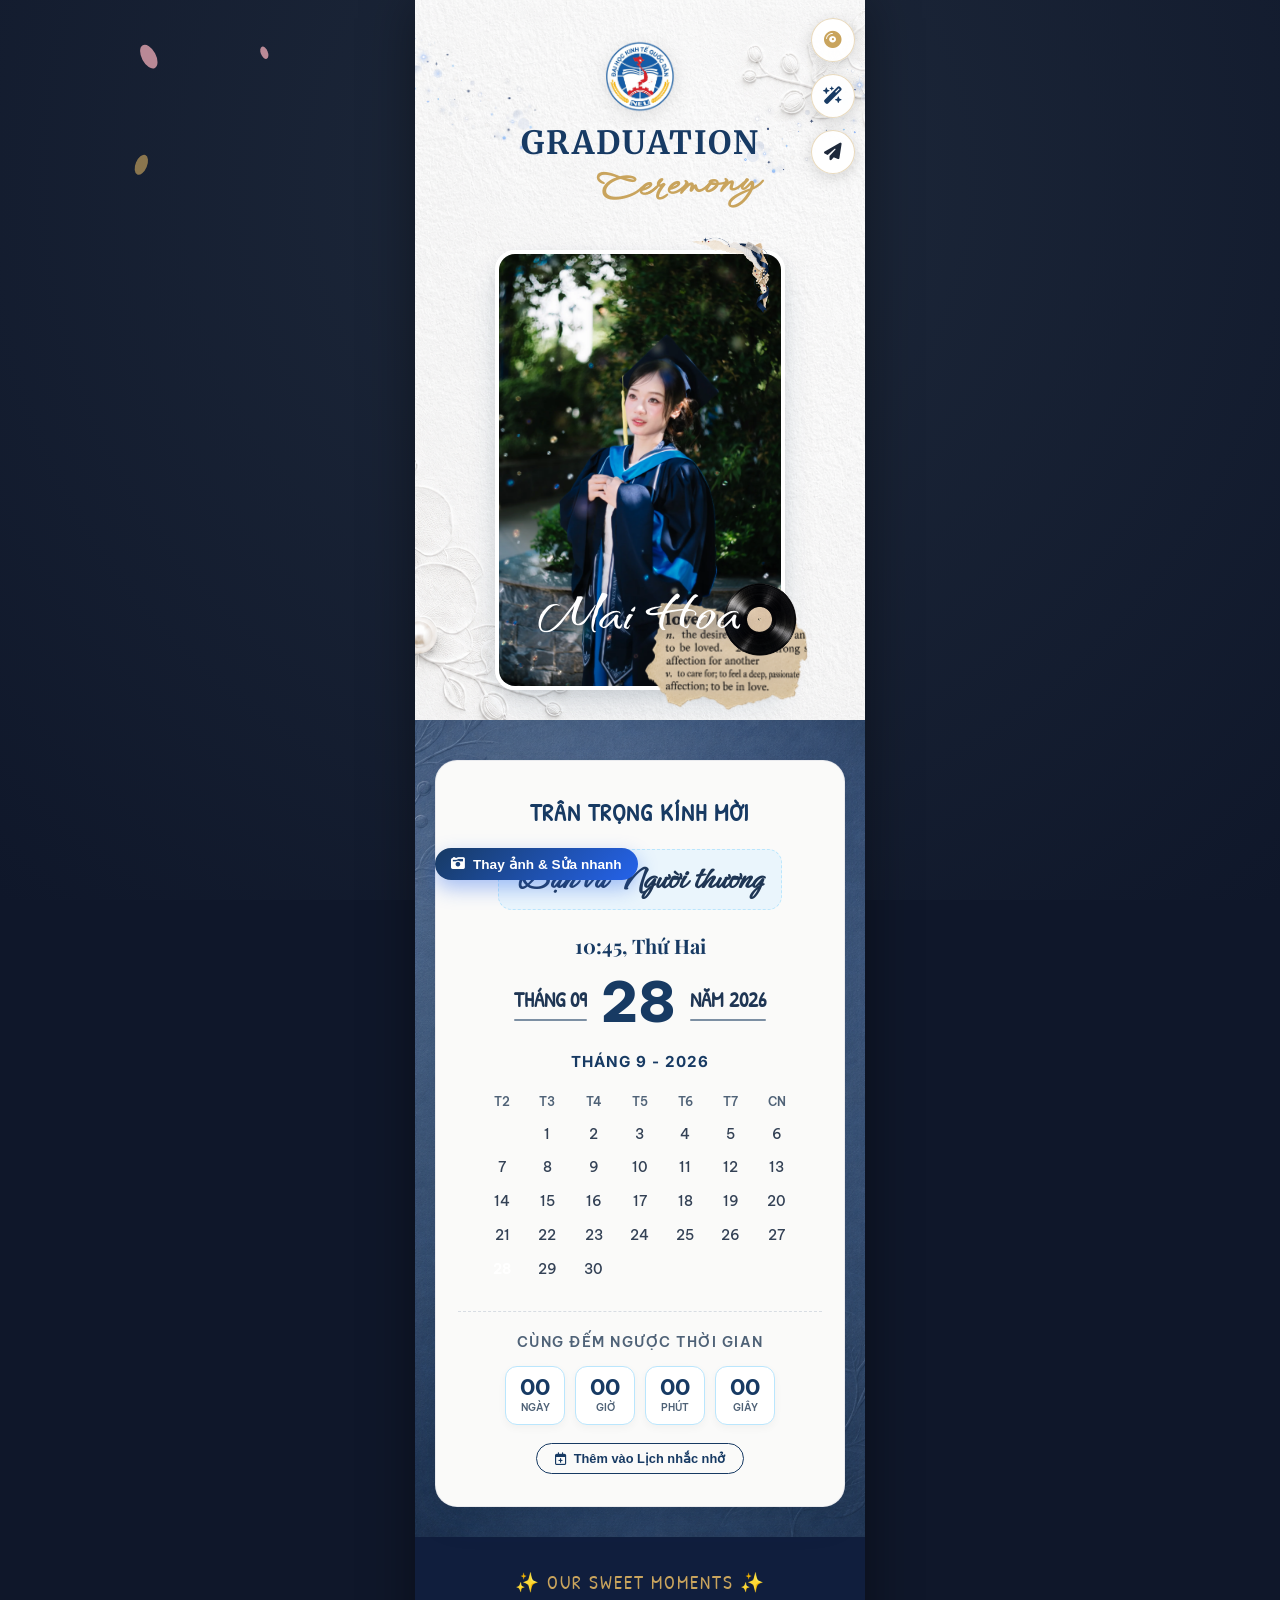
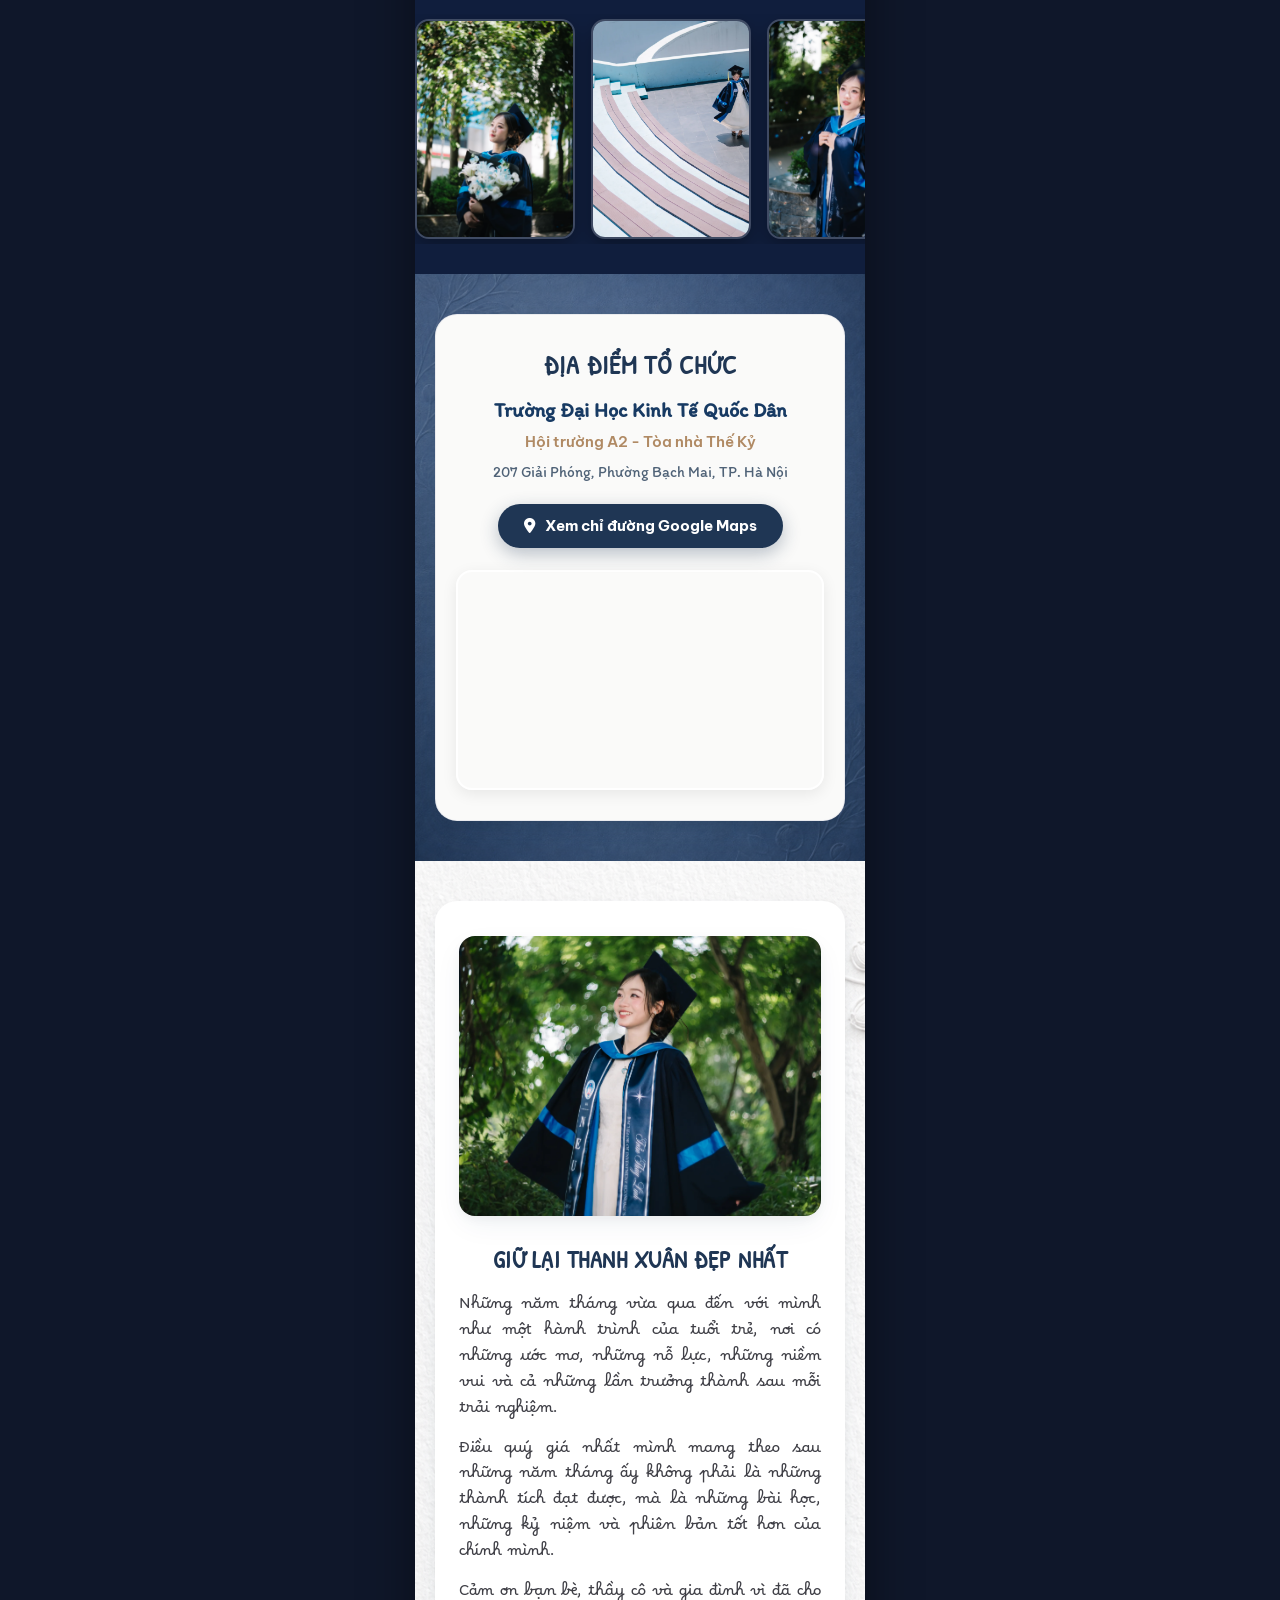
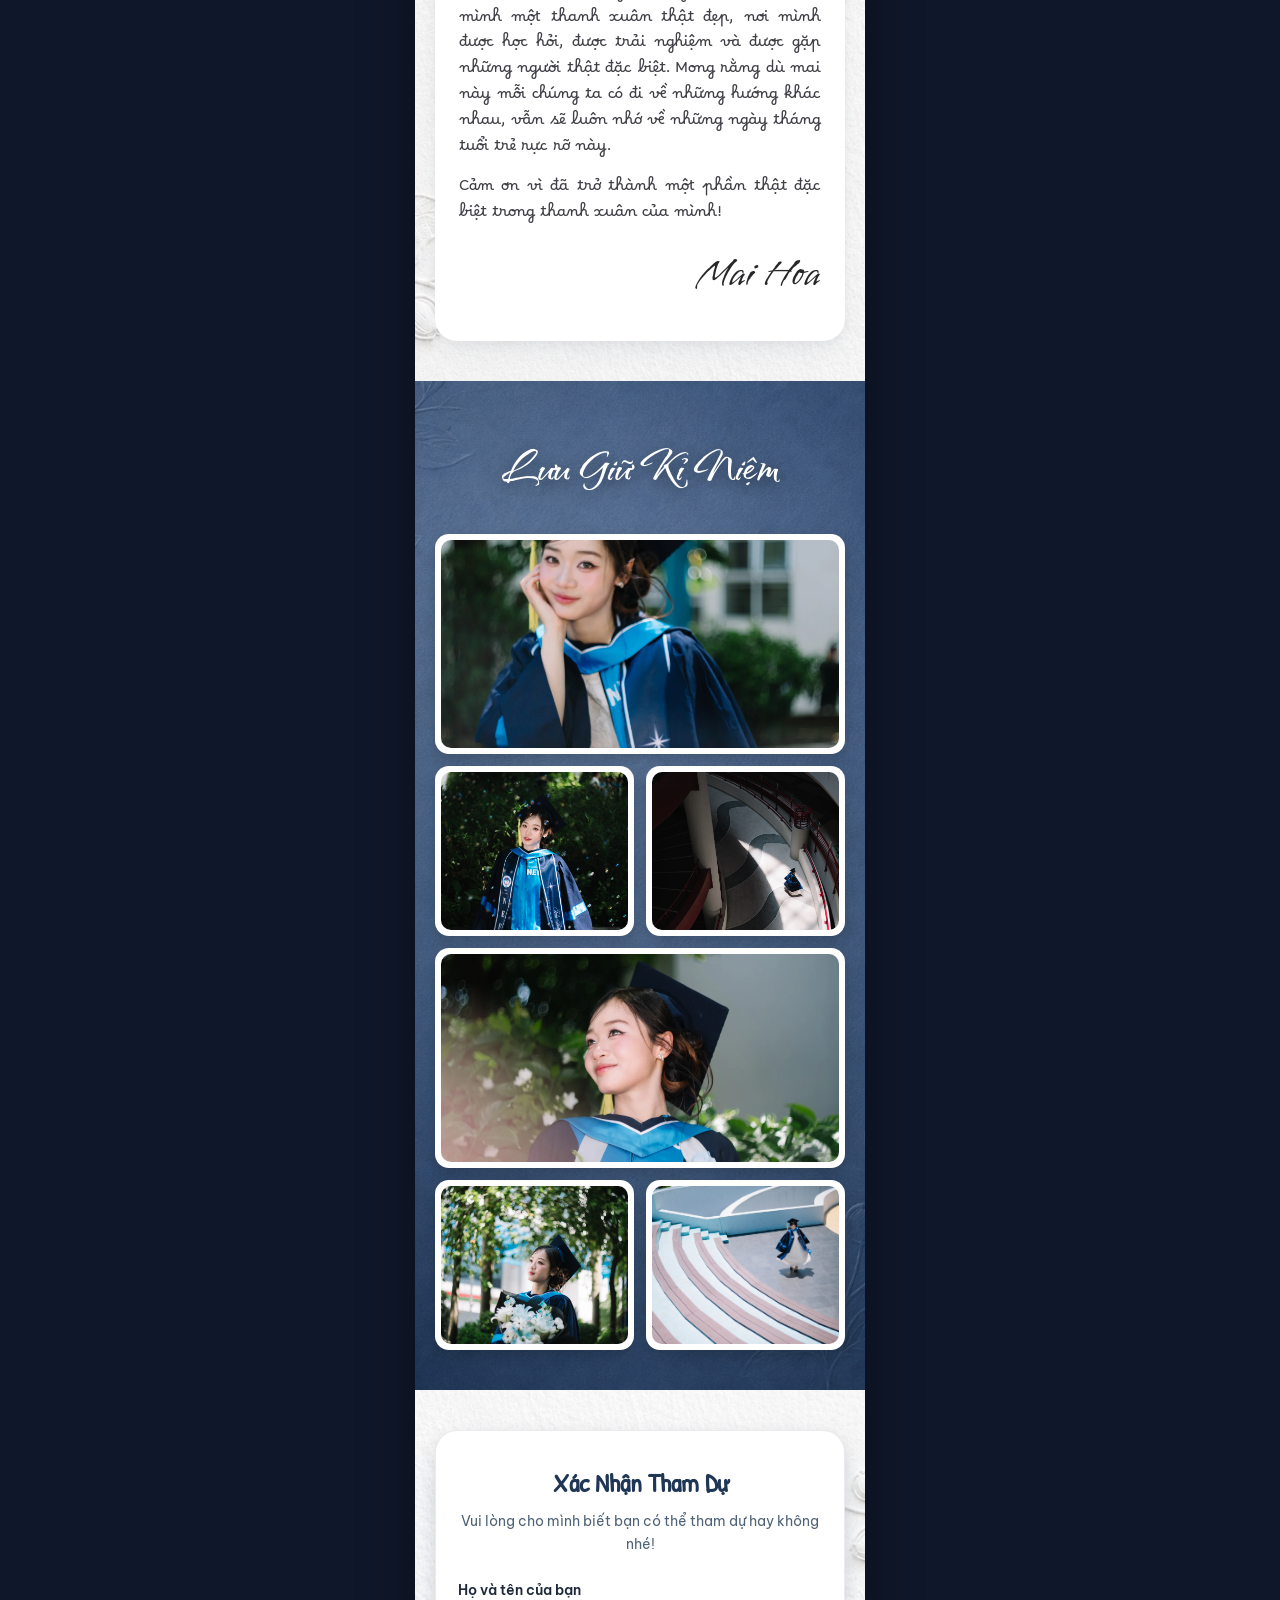
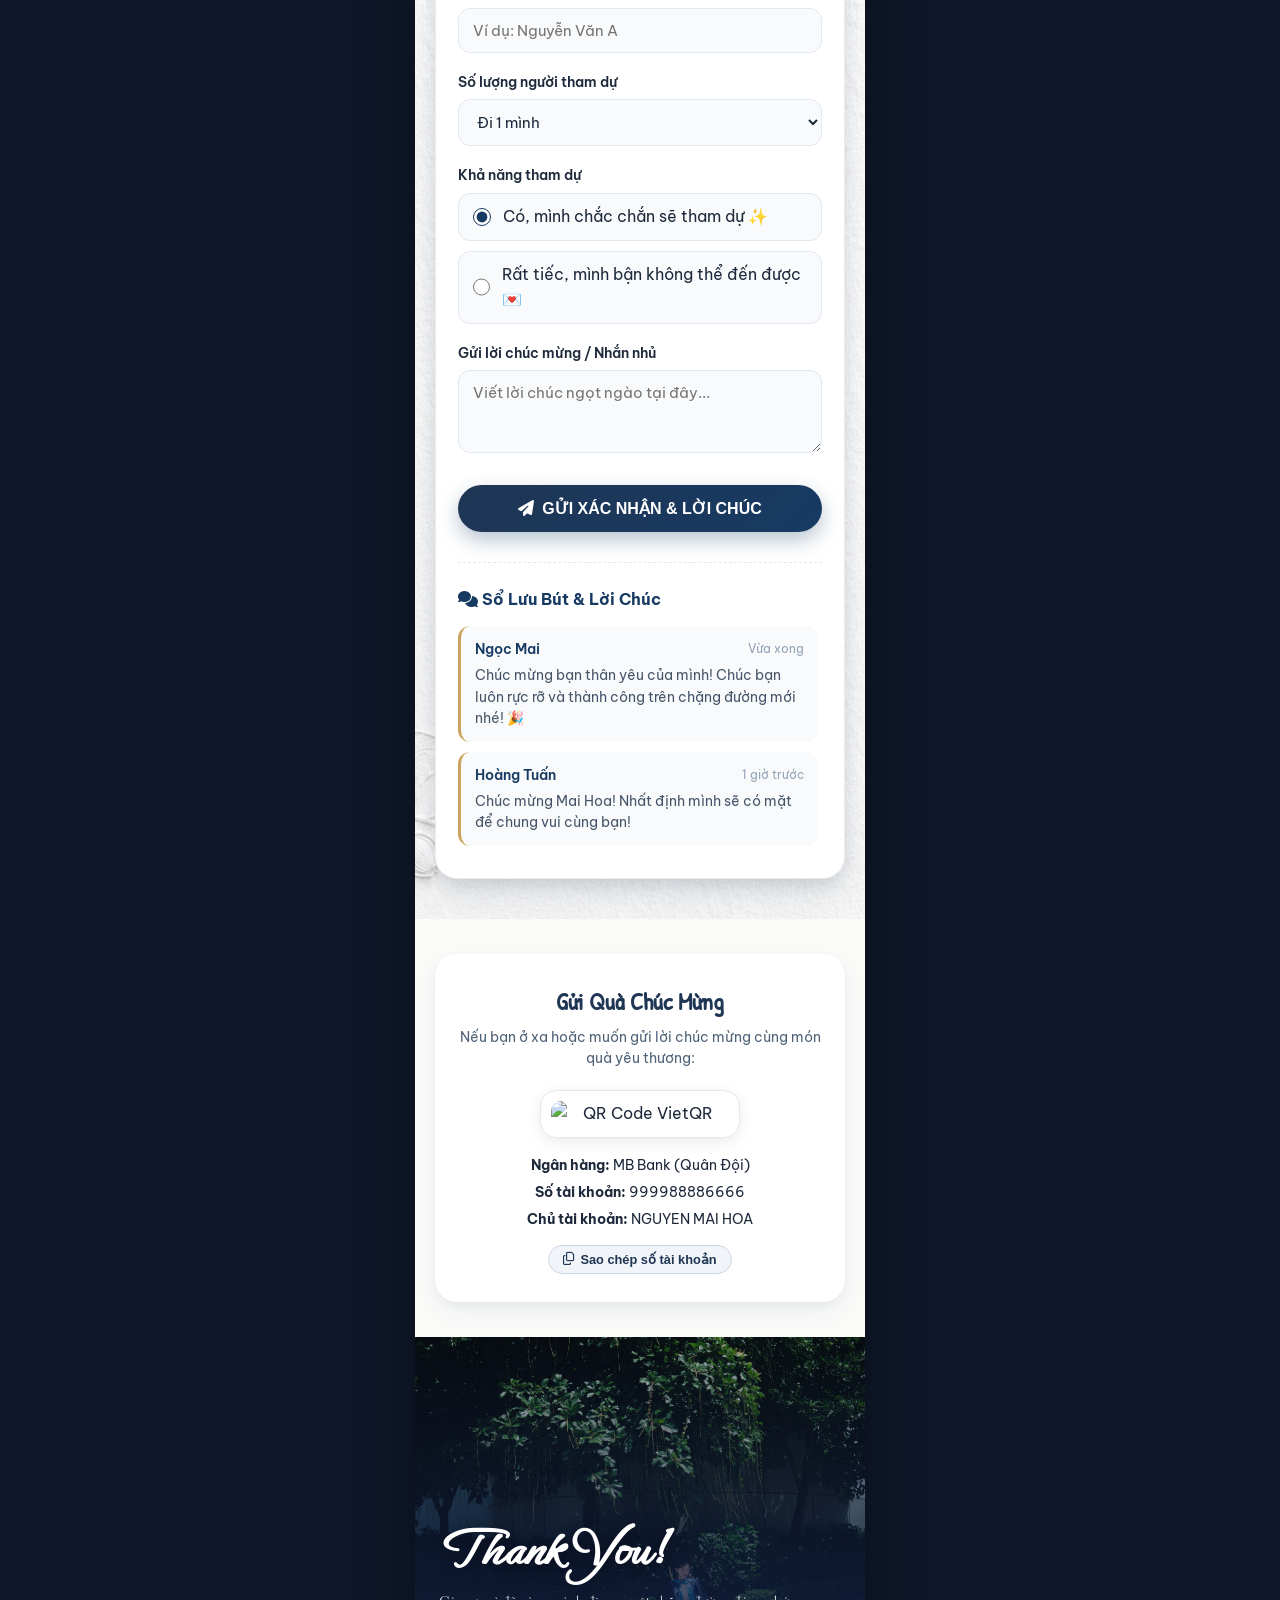
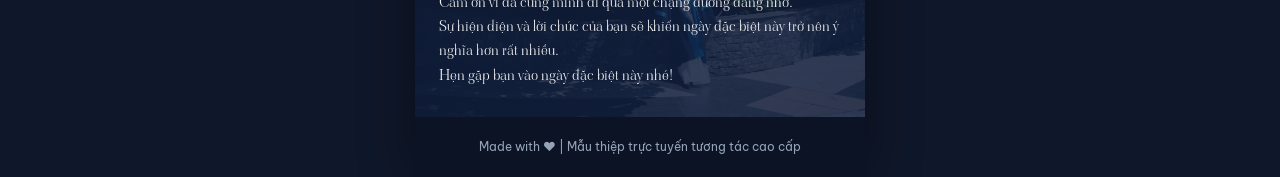
==== commit e82997e0: "Thêm công cụ tạo link mời khách tao-link.html và cập nhật hỗ trợ greeting" ====
--- a/index.html
+++ b/index.html
@@ -25,7 +25,7 @@
   <!-- Audio Nhạc Nền -->
   <audio id="bg-audio" loop preload="auto" src="music.mp3"></audio>
 
-  <!-- Nút điều khiển nổi (Nhạc, Cánh hoa) -->
+  <!-- Nút điều khiển nổi (Nhạc, Cánh hoa, Tạo link khách) -->
   <div class="floating-controls">
     <button class="float-btn music-btn" id="music-toggle-btn" title="Bật/Tắt nhạc nền" aria-label="Bật/Tắt nhạc nền">
       <i class="fa-solid fa-compact-disc"></i>
@@ -33,6 +33,9 @@
     <button class="float-btn" id="petals-toggle-btn" title="Bật/Tắt hoa rơi" aria-label="Bật/Tắt hoa rơi">
       <i class="fa-solid fa-wand-magic-sparkles"></i>
     </button>
+    <a href="tao-link.html" class="float-btn" id="btn-goto-link-gen" title="Tạo link mời riêng cho khách" aria-label="Tạo link mời khách" style="text-decoration: none; color: inherit; display: flex; align-items: center; justify-content: center;">
+      <i class="fa-solid fa-paper-plane"></i>
+    </a>
   </div>
 
   <!-- Nút Thay Ảnh & Chỉnh Sửa Nhanh -->
@@ -429,6 +432,9 @@
         <button class="btn-customizer-export" id="btn-customizer-export">
           <i class="fa-solid fa-download"></i> Xuất file config.js
         </button>
+        <a href="tao-link.html" class="btn-customizer-export" style="text-decoration: none; display: inline-flex; align-items: center; justify-content: center; gap: 6px; background: #0068ff; color: #fff;">
+          <i class="fa-solid fa-paper-plane"></i> Tạo link mời khách
+        </a>
       </div>
     </div>
   </div>
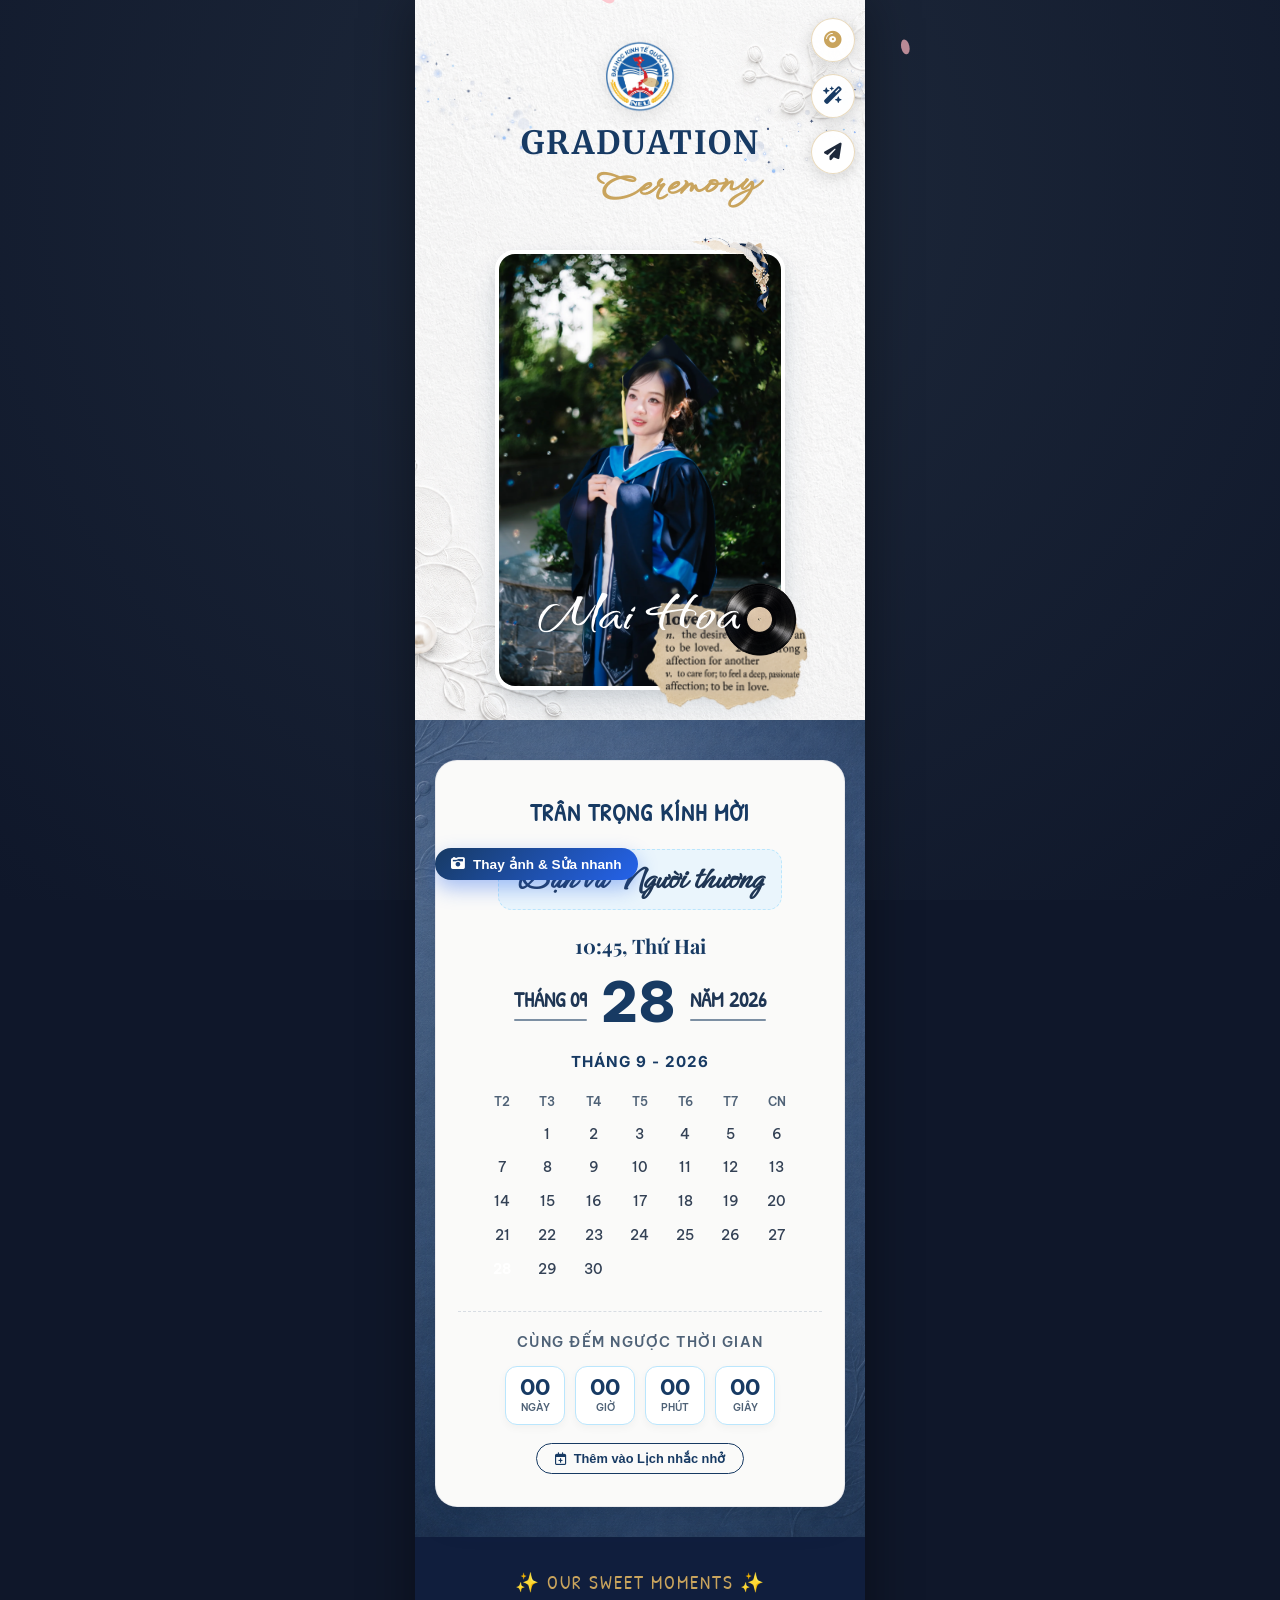
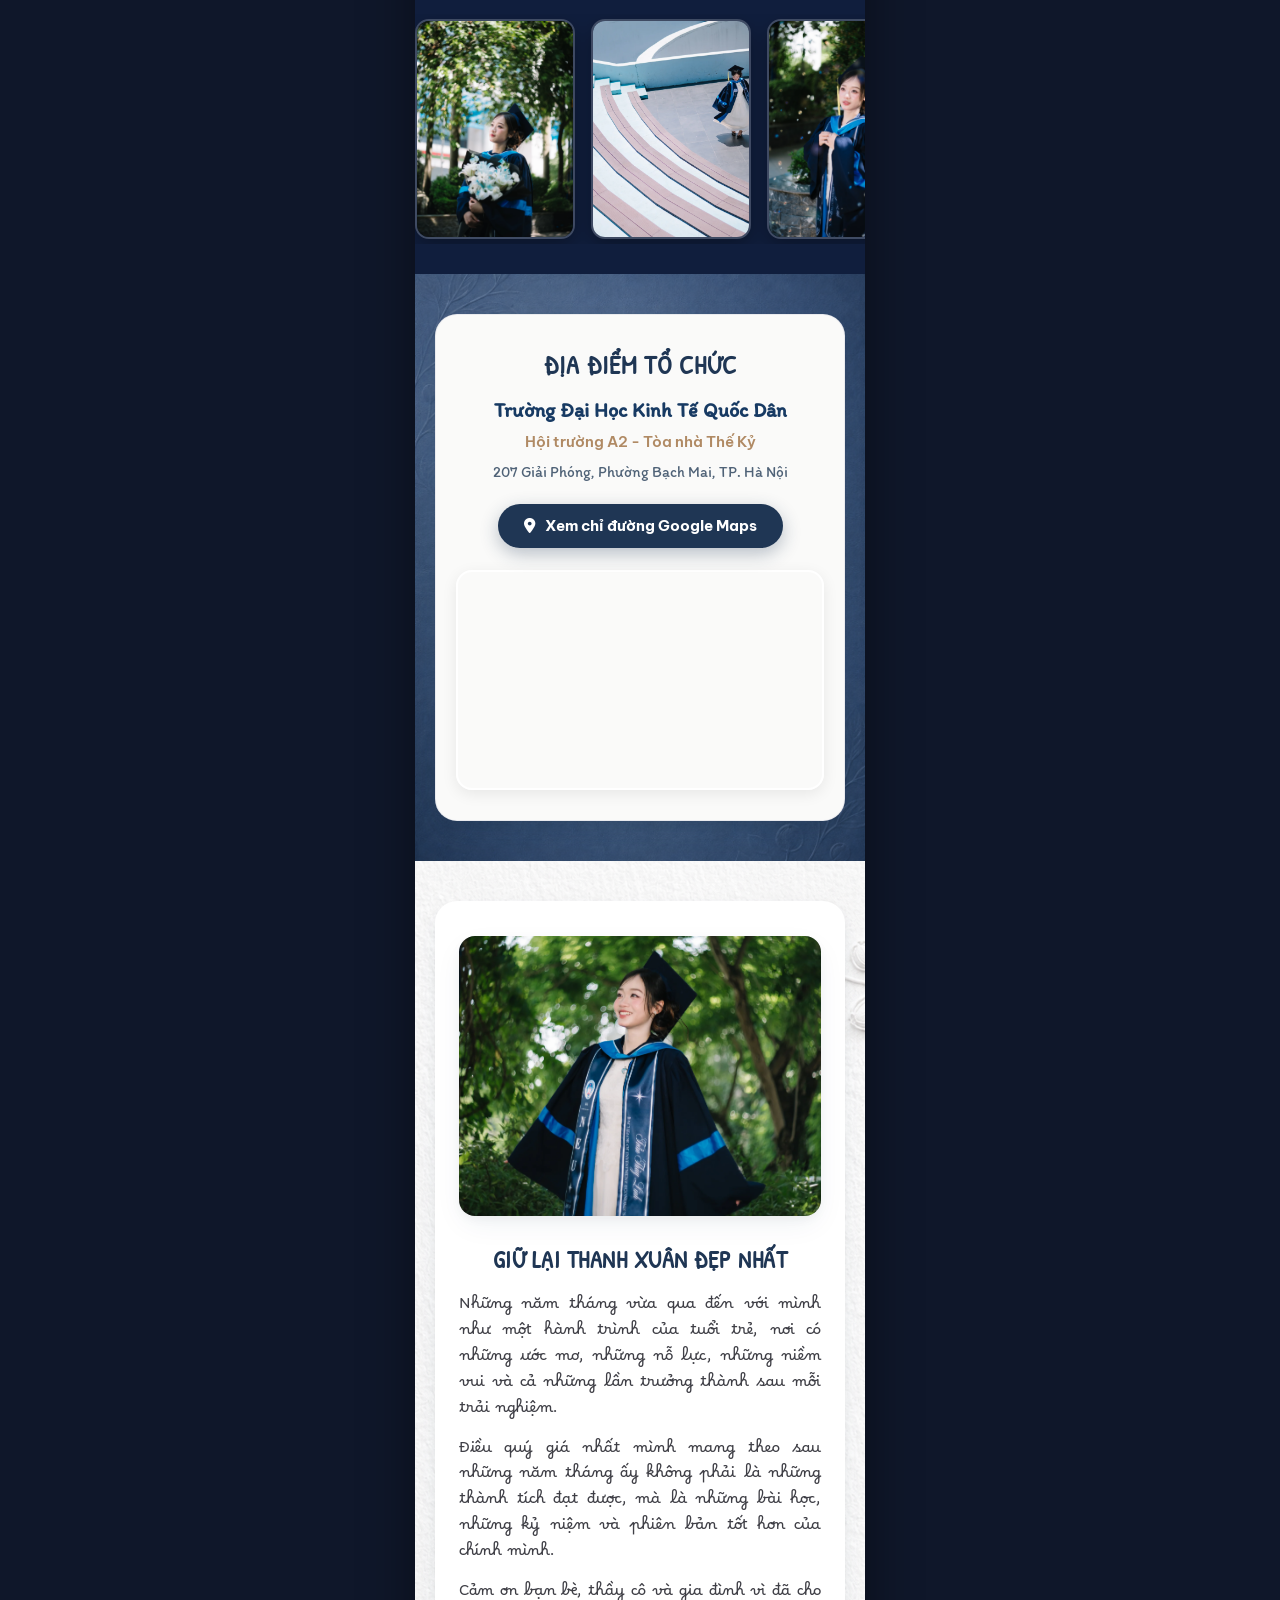
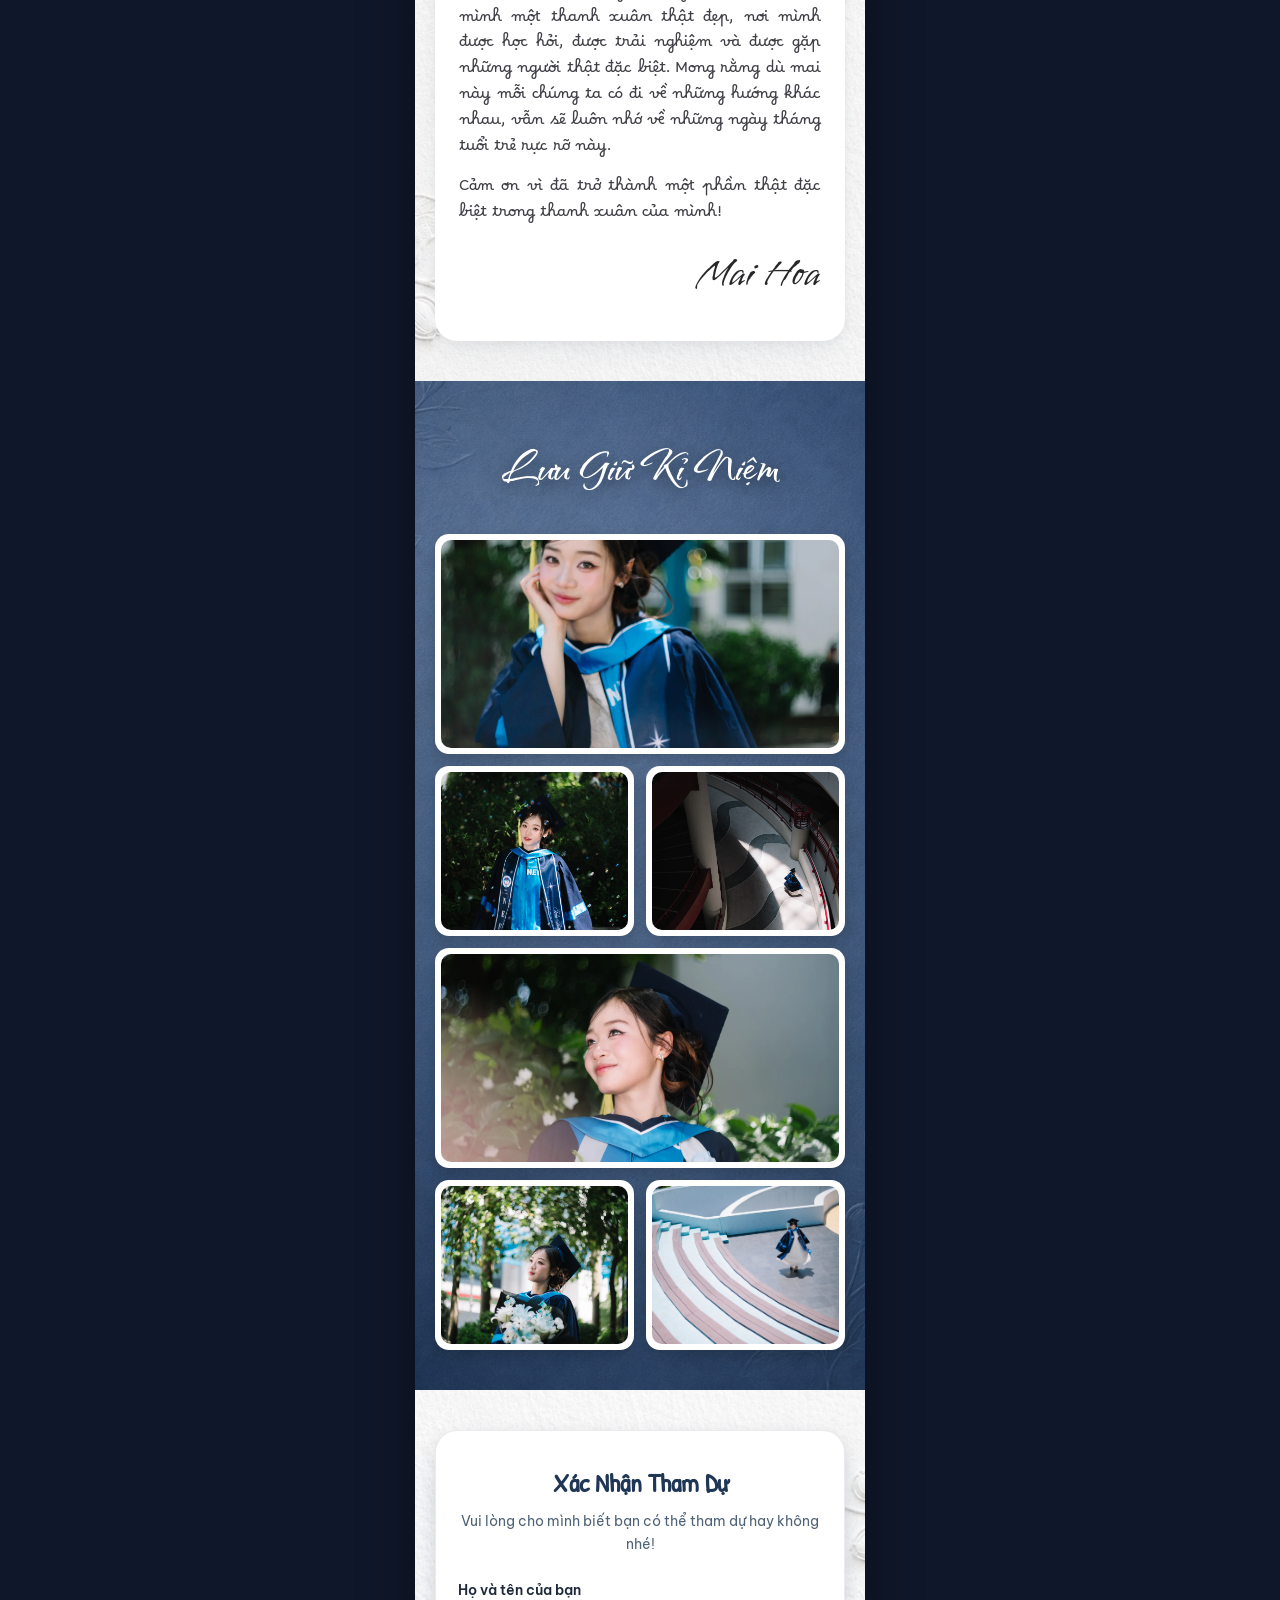
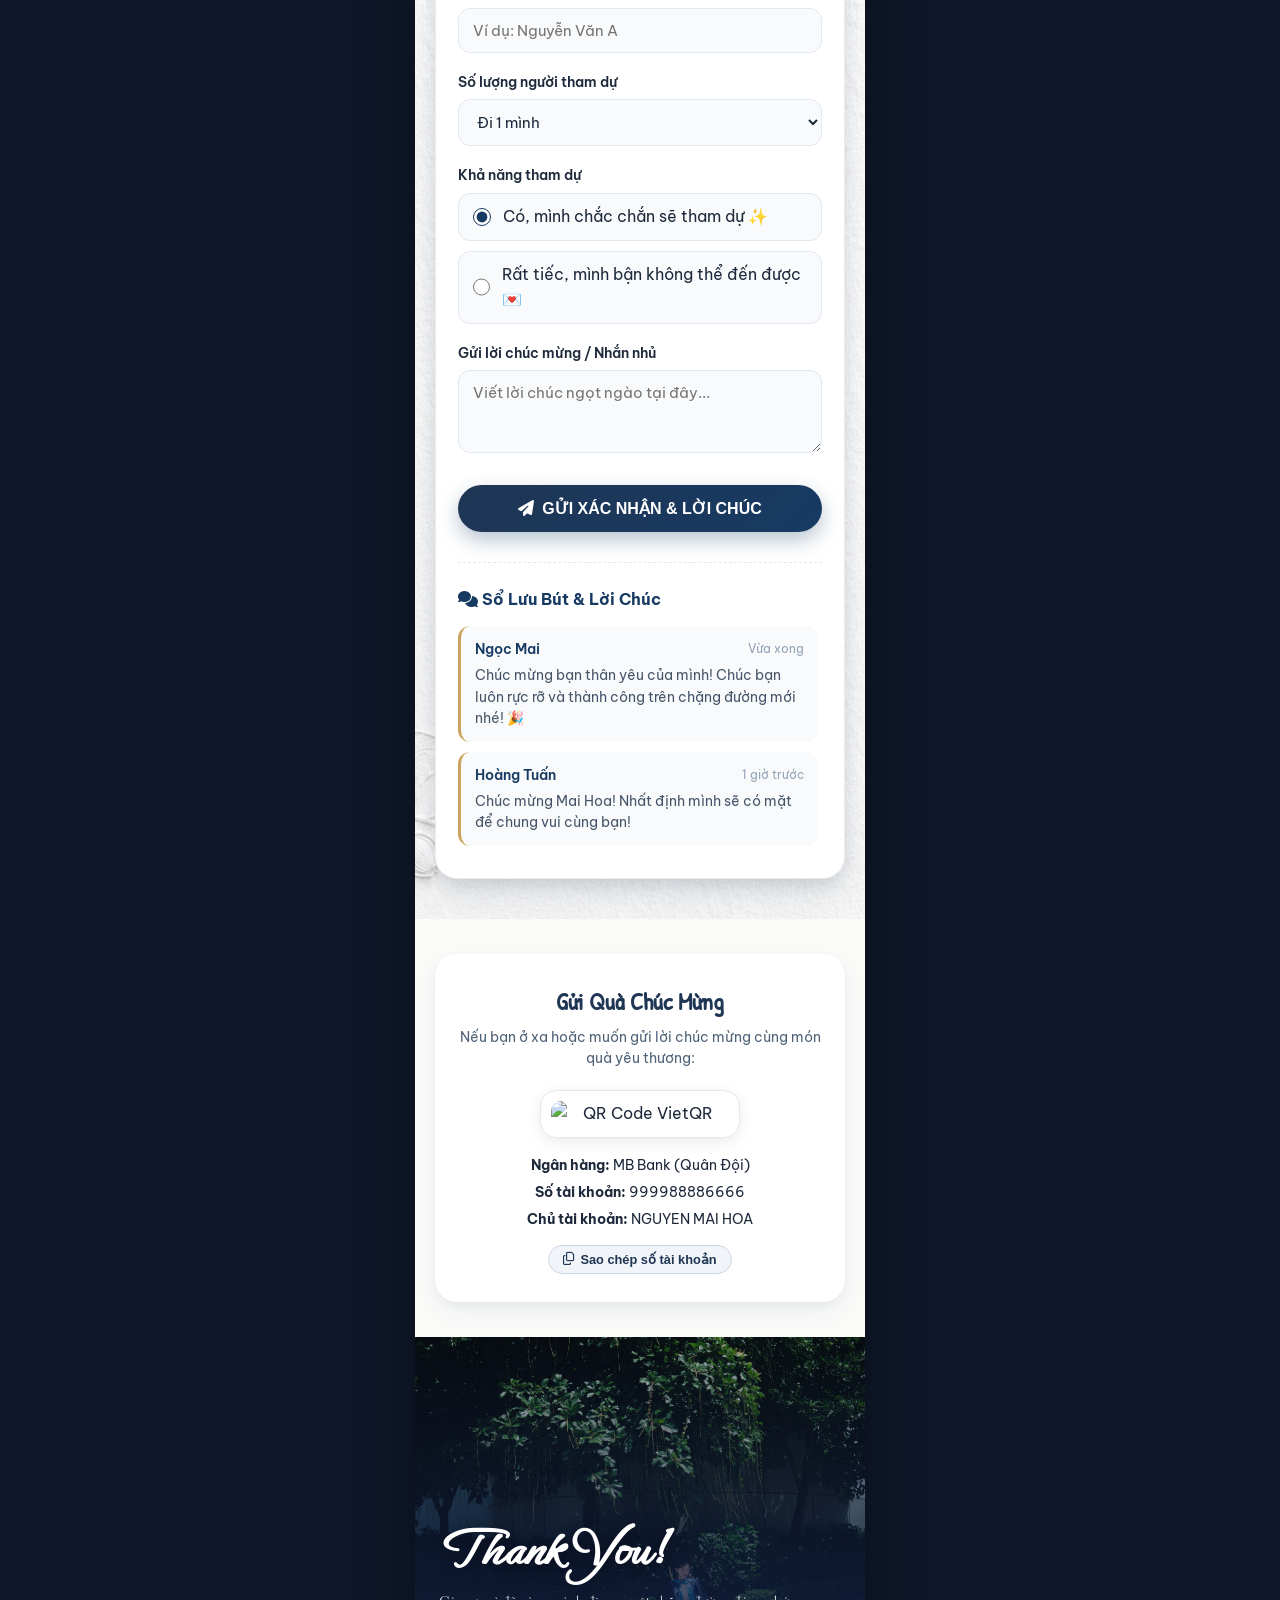
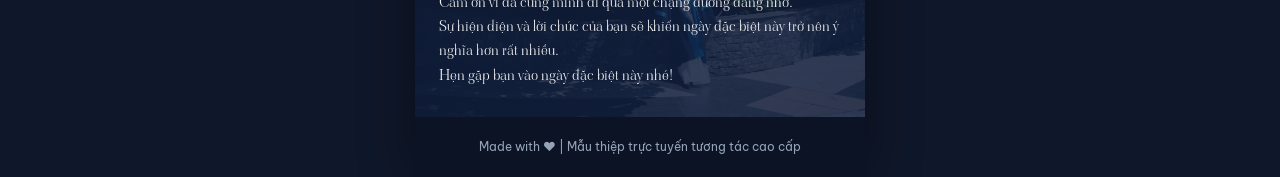
==== commit daa5f2fb: "Toi uu link thiep gon gang, chia se Zalo/Messenger native, an nut edit cho khach moi" ====
--- a/index.html
+++ b/index.html
@@ -5,10 +5,11 @@
   <meta name="viewport" content="width=device-width, initial-scale=1.0, maximum-scale=1.0, user-scalable=no" />
   <title>Thiệp Mời - Khoảnh Khắc Rực Rỡ</title>
   
-  <!-- OpenGraph / Social Sharing -->
+  <!-- OpenGraph / Social Sharing (Zalo, Facebook, iMessage) -->
   <meta property="og:title" content="Thiệp Mời - Khoảnh Khắc Rực Rỡ" />
-  <meta property="og:description" content="Những khoảnh khắc đặc biệt được kể lại theo dấu ấn riêng của bạn." />
-  <meta property="og:image" content="images/hero-portrait.webp" />
+  <meta property="og:description" content="Trân trọng kính mời bạn đến chung vui trong ngày đặc biệt ghi dấu chặng đường rực rỡ." />
+  <meta property="og:image" content="https://e-invitatio.vercel.app/images/hero-portrait.webp" />
+  <meta property="og:url" content="https://e-invitatio.vercel.app" />
   <meta property="og:type" content="website" />
 
   <!-- Font Awesome Icons -->
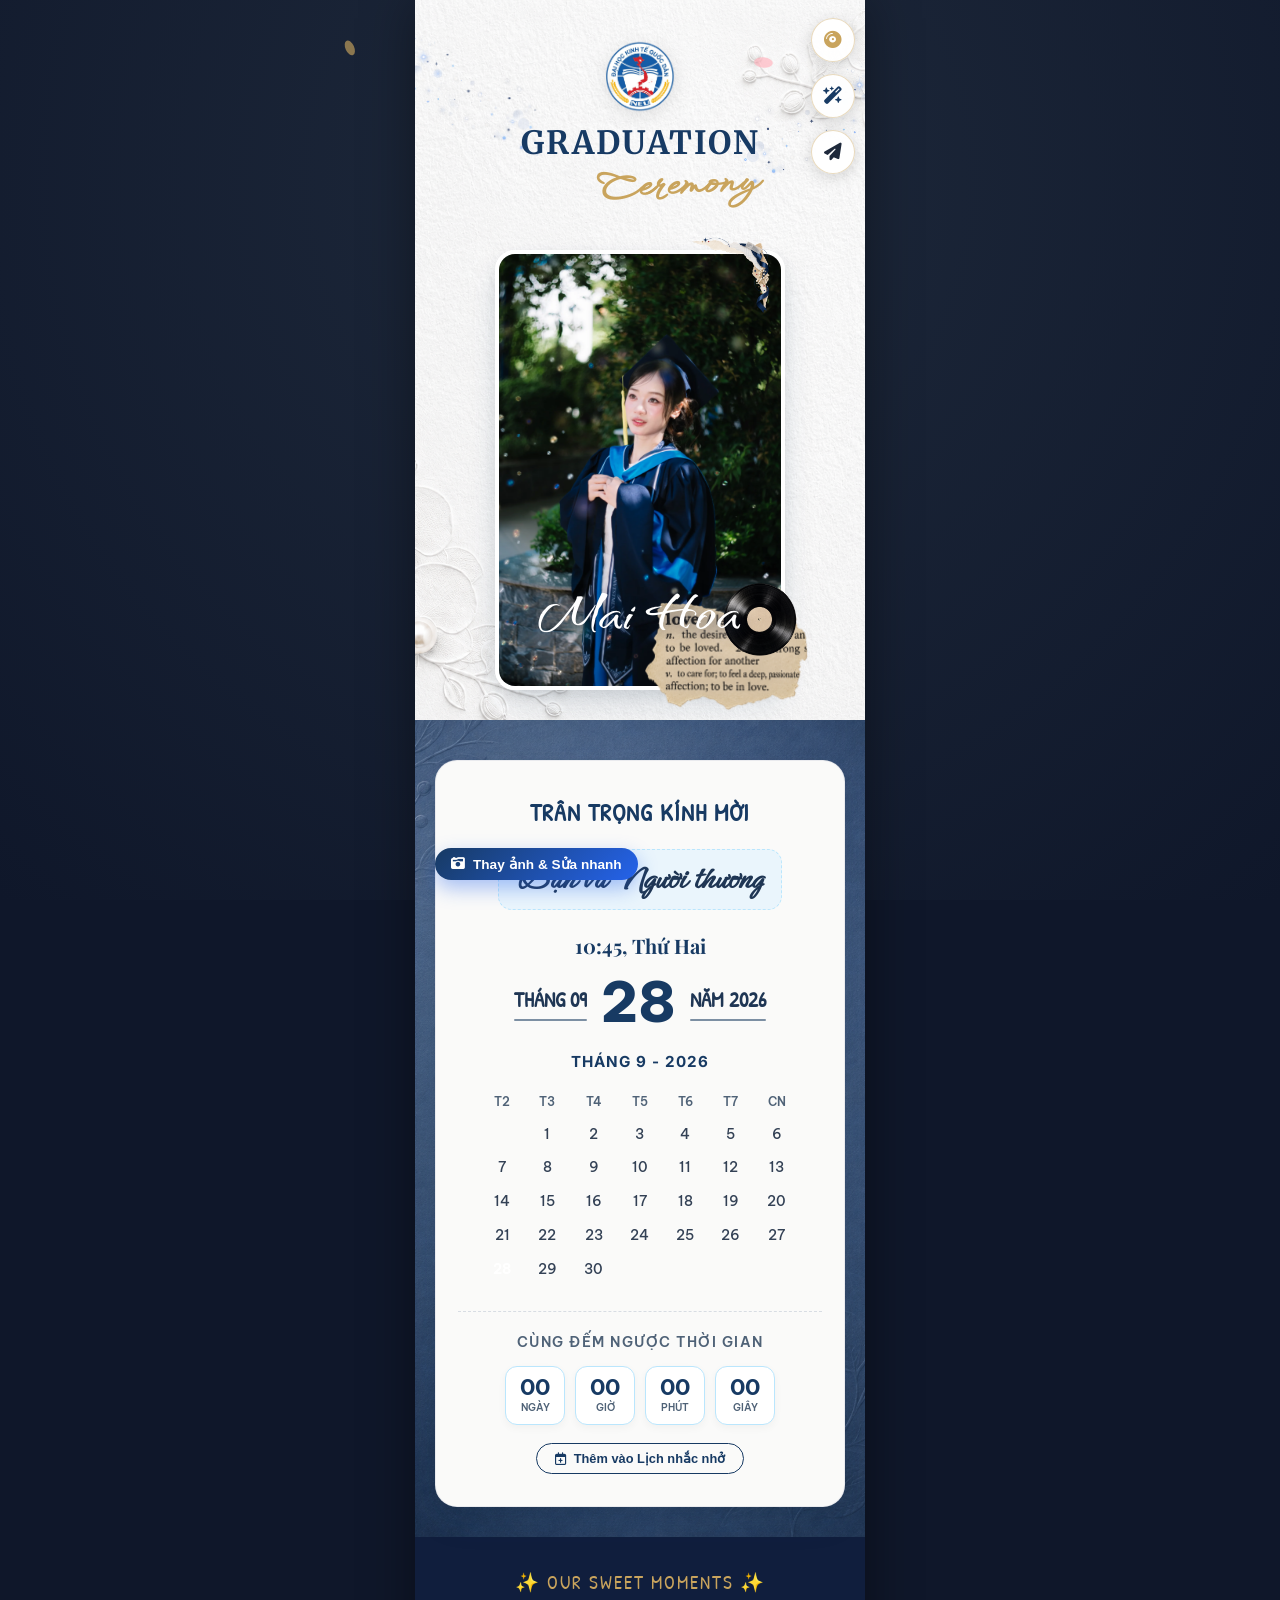
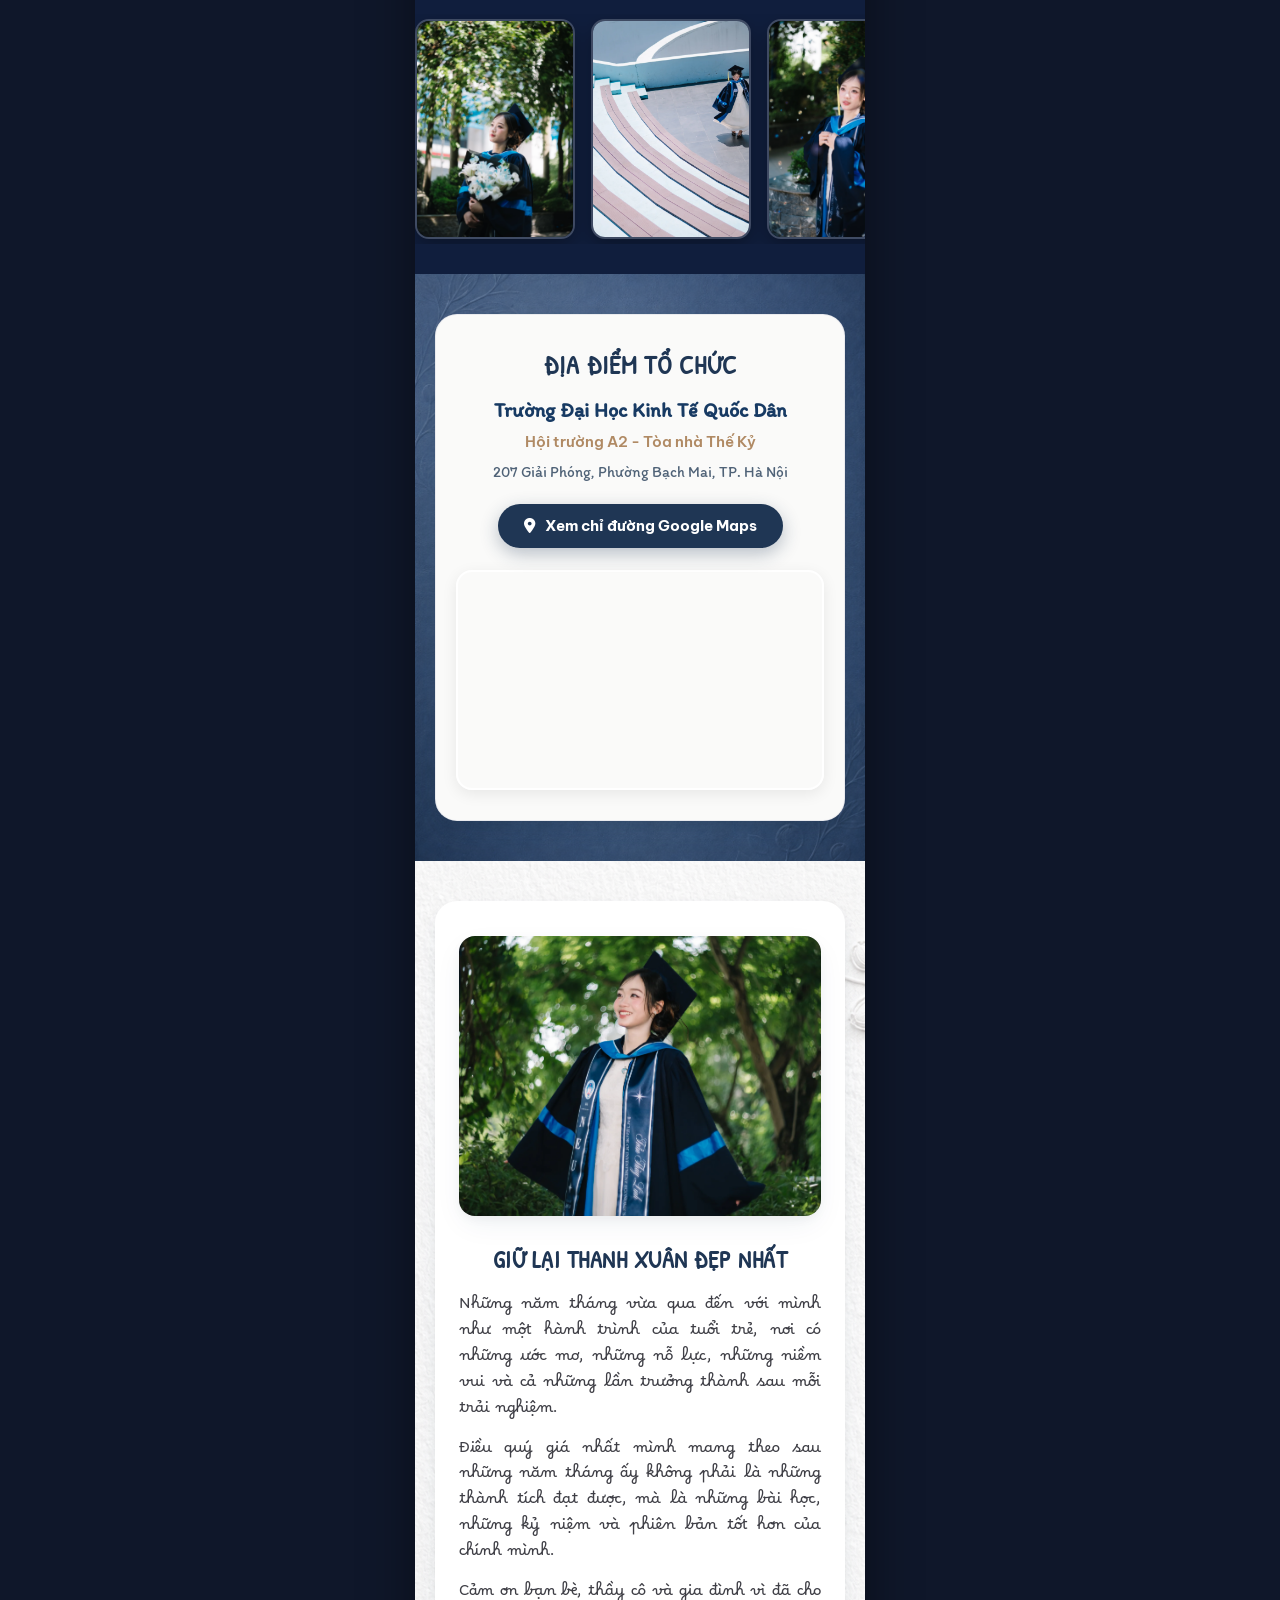
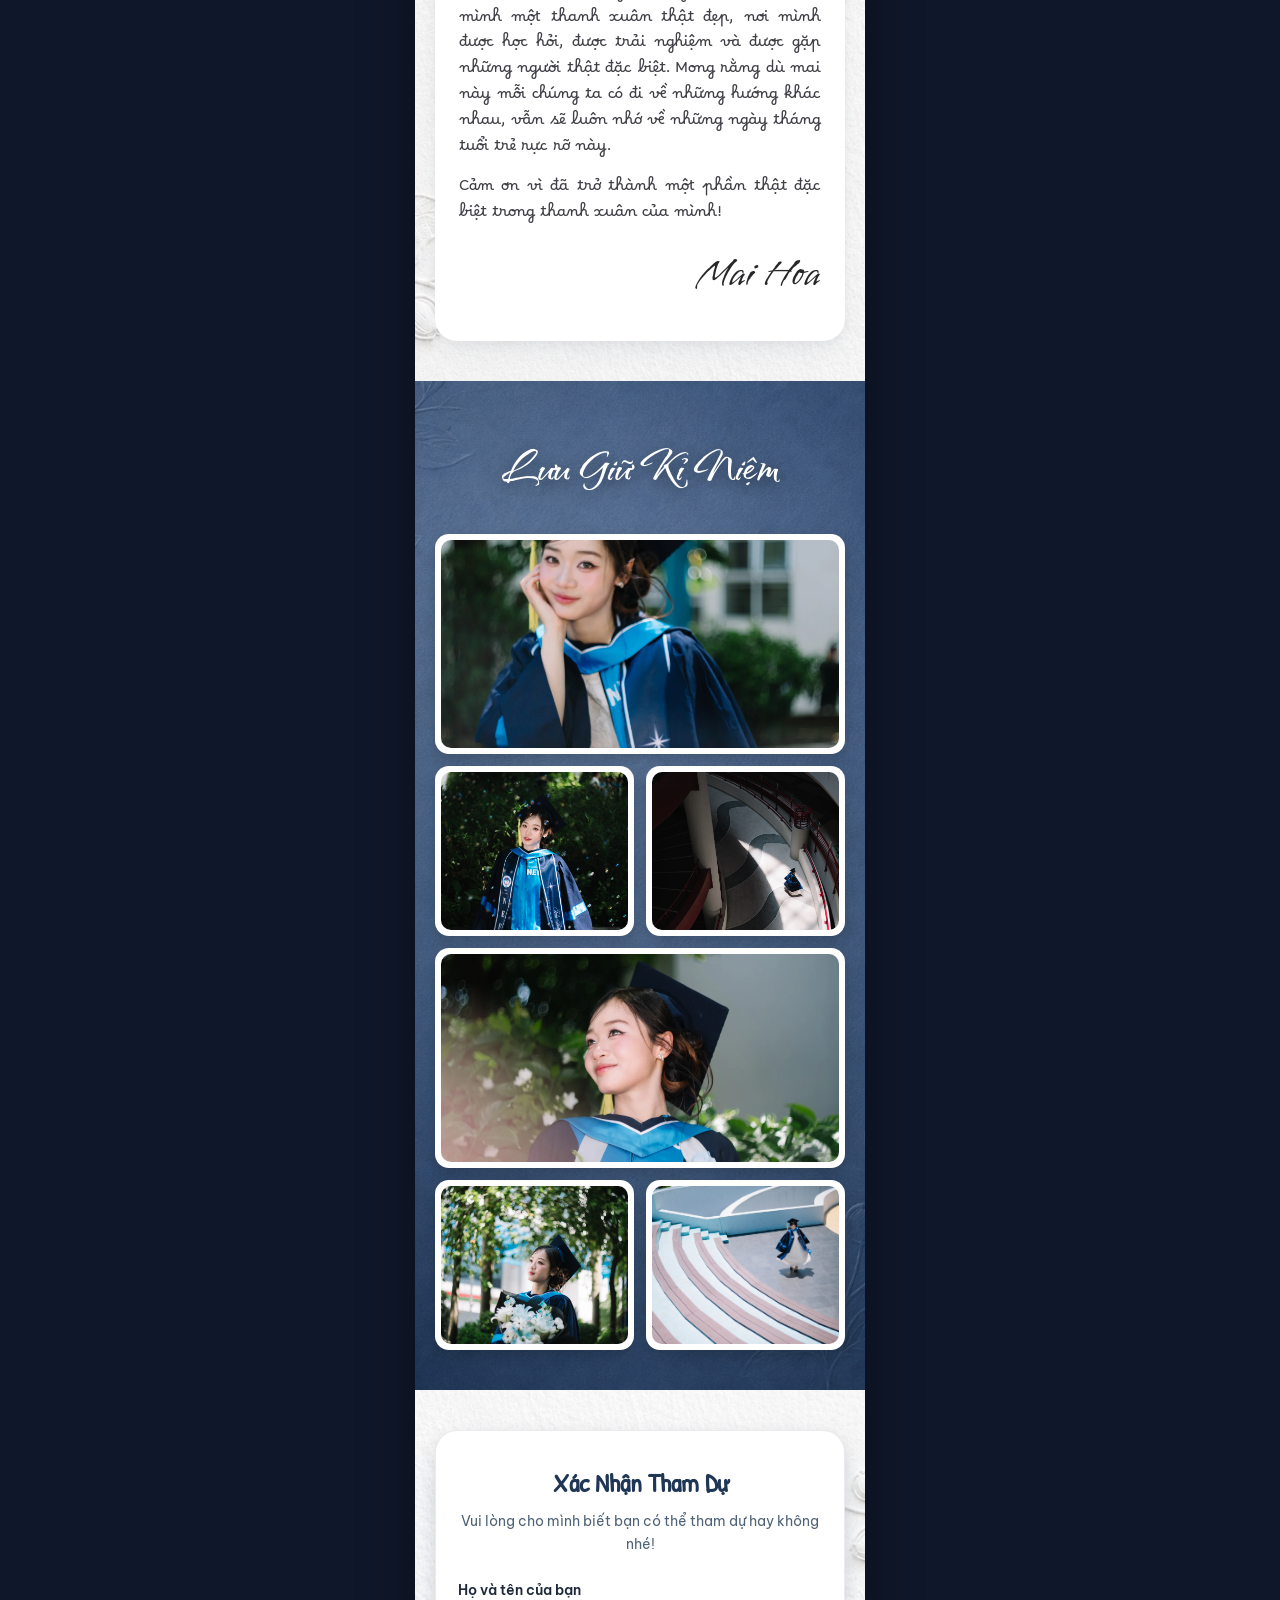
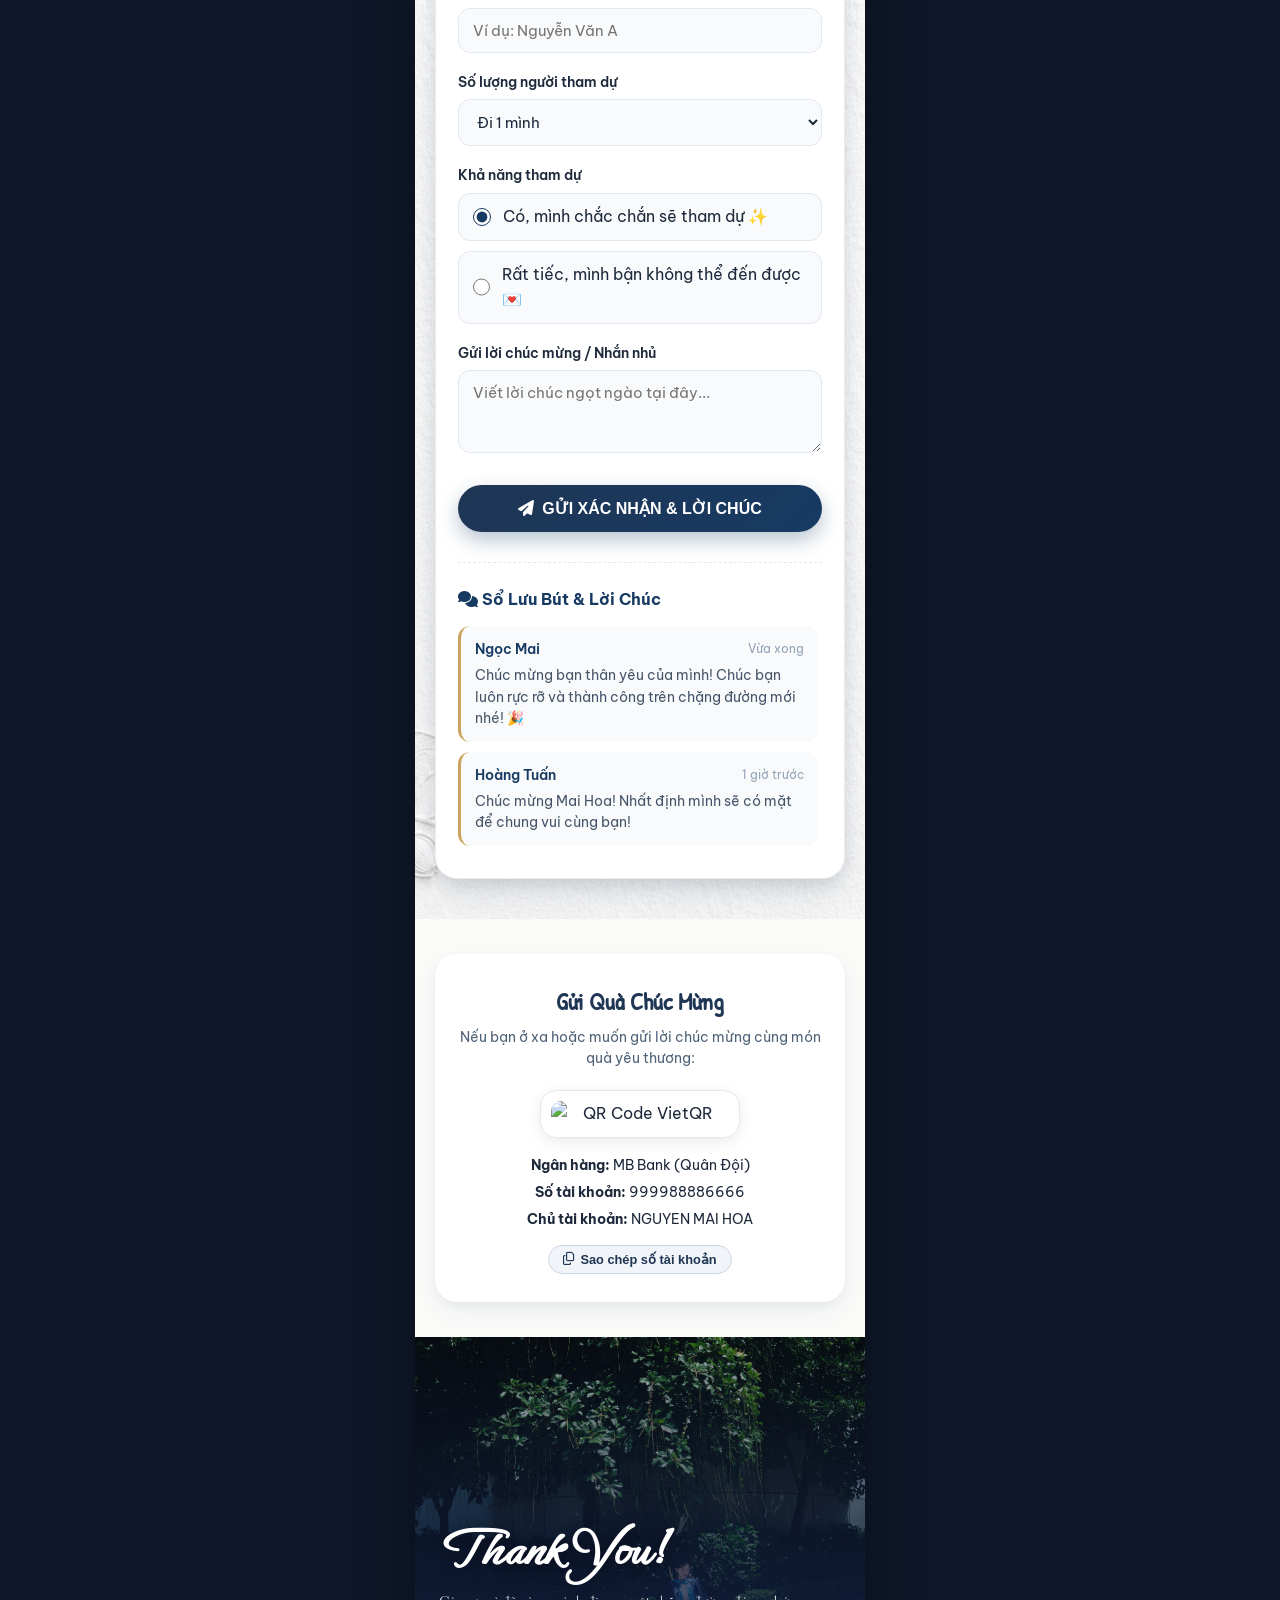
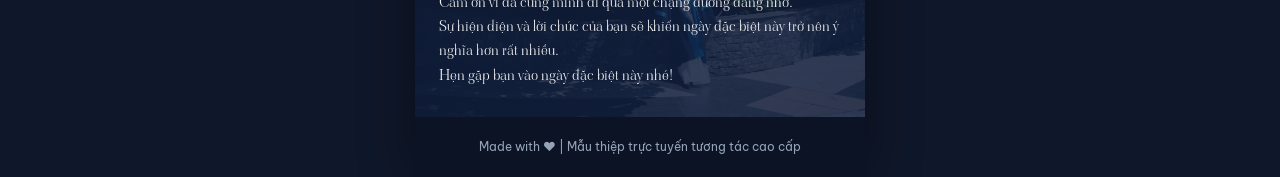
==== commit 2d4b86d2: "Doi ten khach moi mac dinh thanh Ban va Nguoi thuong" ====
--- a/index.html
+++ b/index.html
@@ -88,7 +88,7 @@
 
         <!-- Tên khách mời (tự động nhận qua link ?guest=...) -->
         <div class="guest-name-box">
-          <div class="guest-name" id="guest-name">Bạn Quyên</div>
+          <div class="guest-name" id="guest-name">Bạn và Người thương</div>
         </div>
 
         <div class="event-datetime-header" id="event-datetime-header">10:45, Thứ Hai,</div>
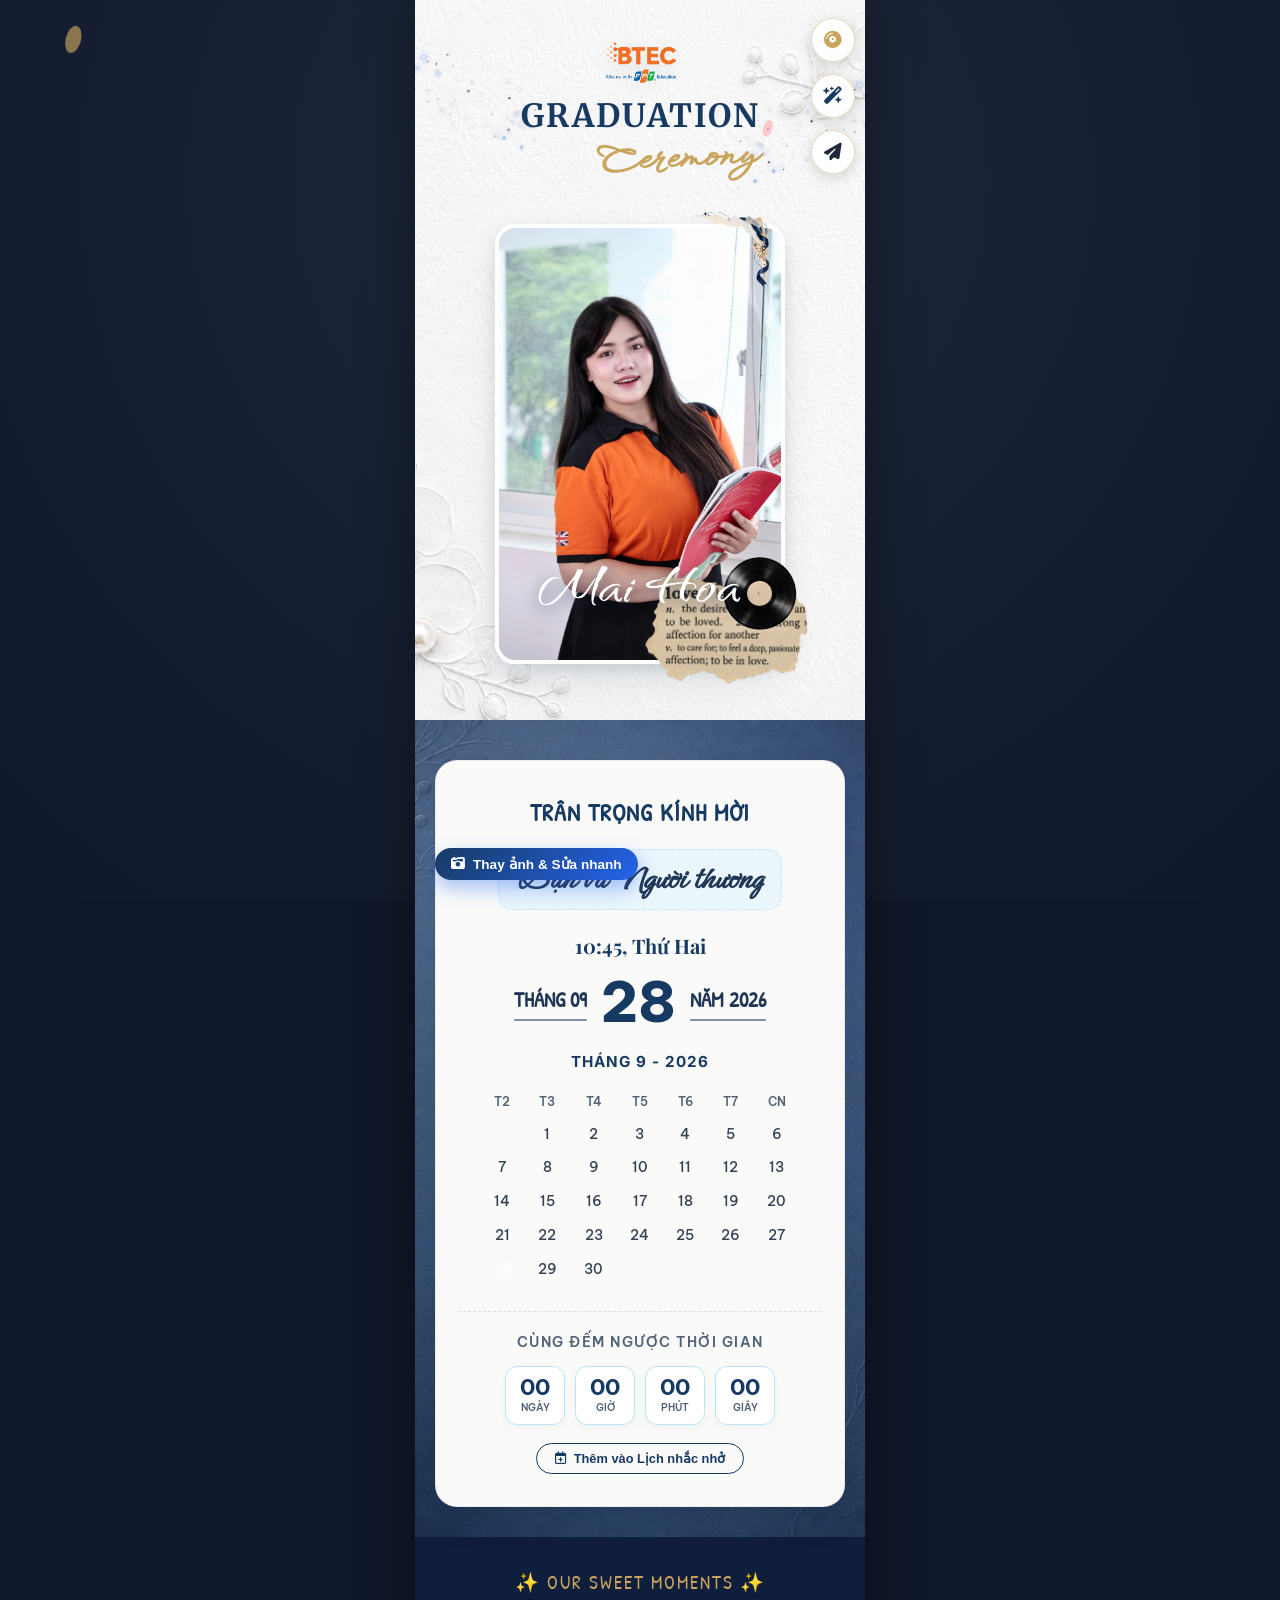
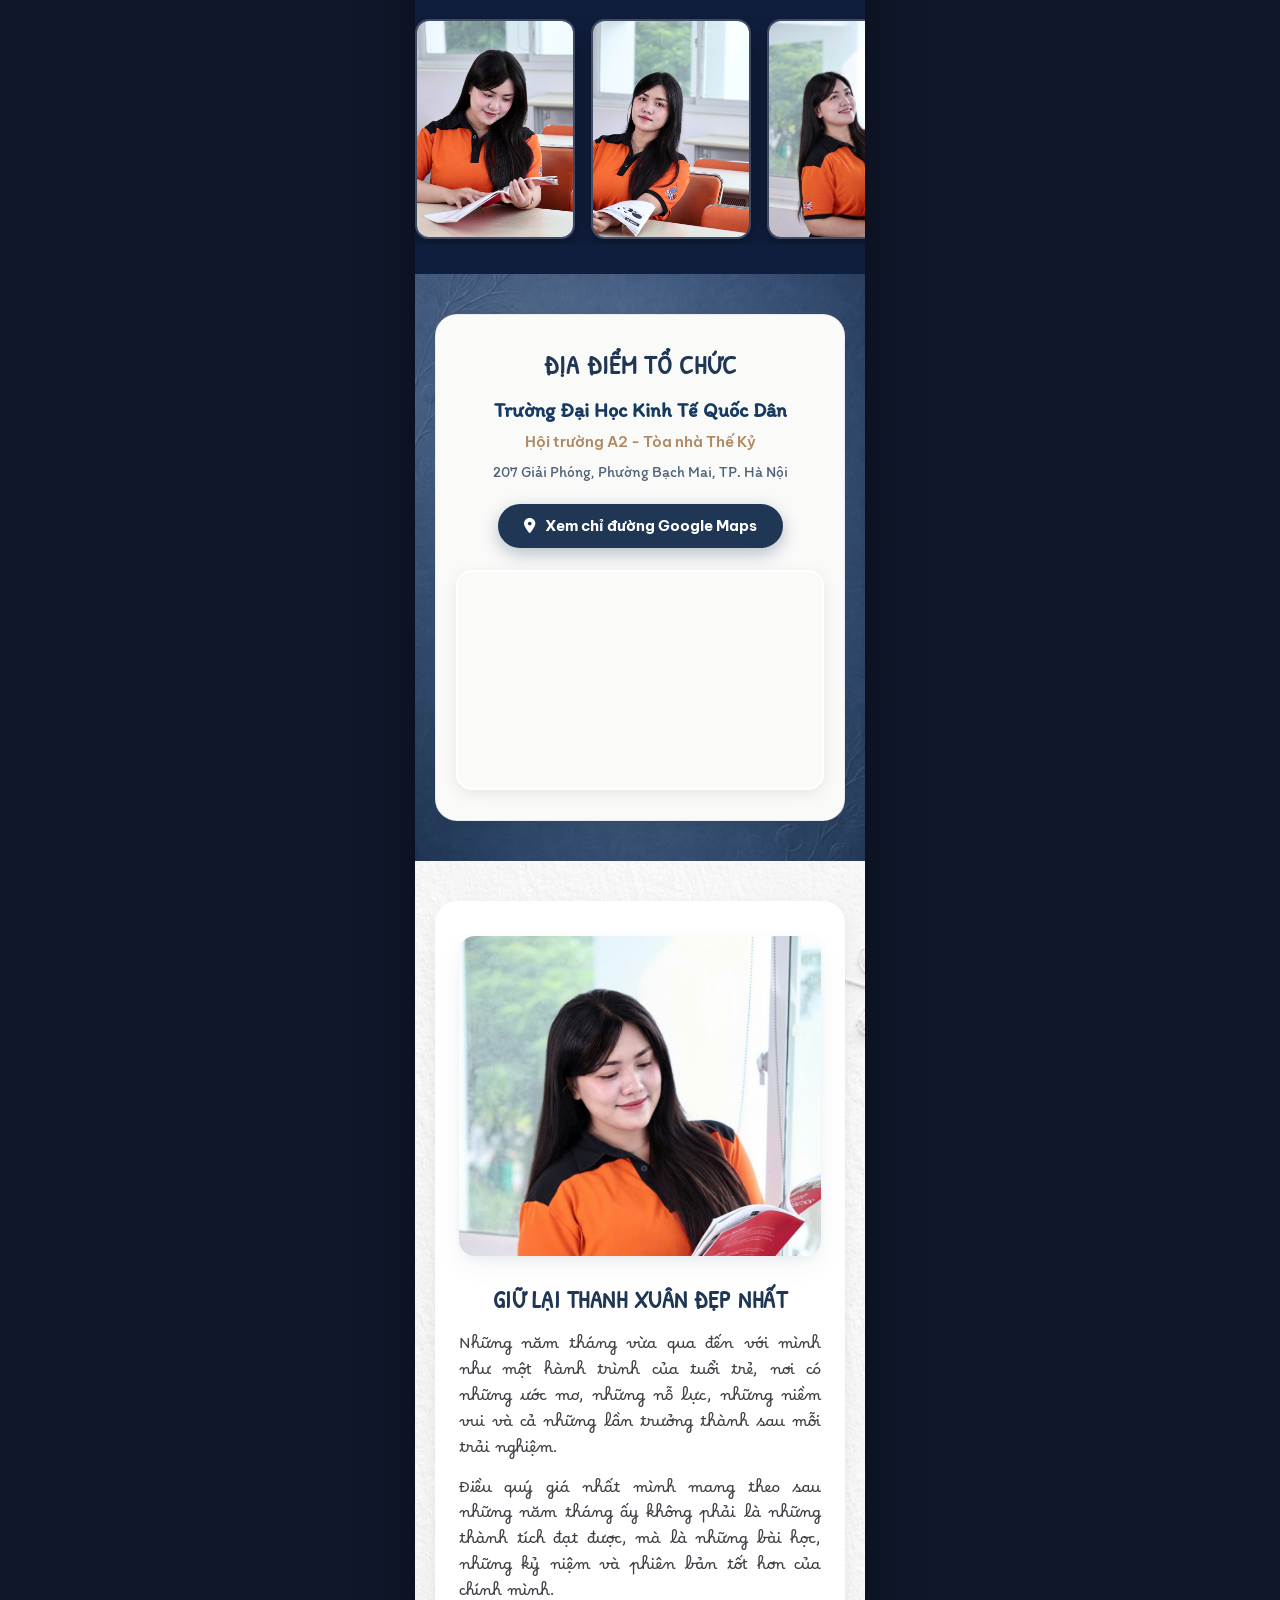
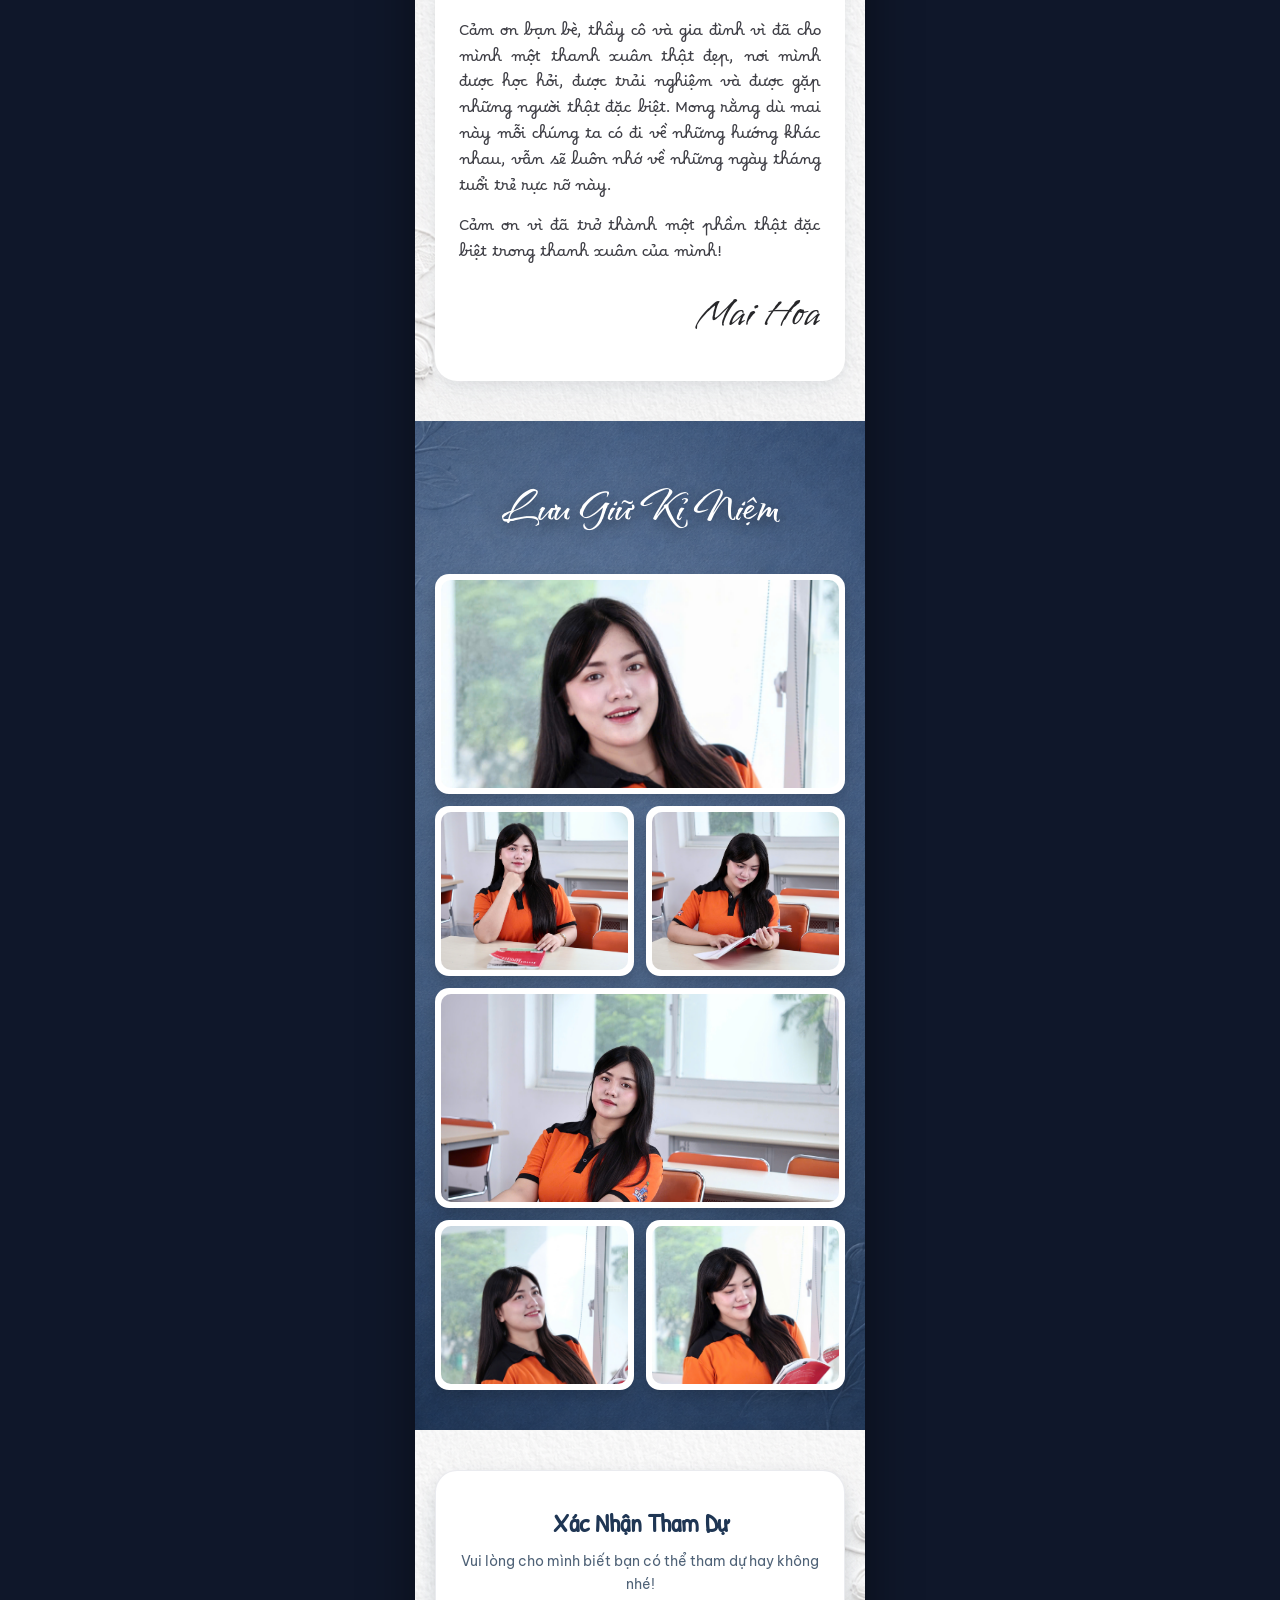
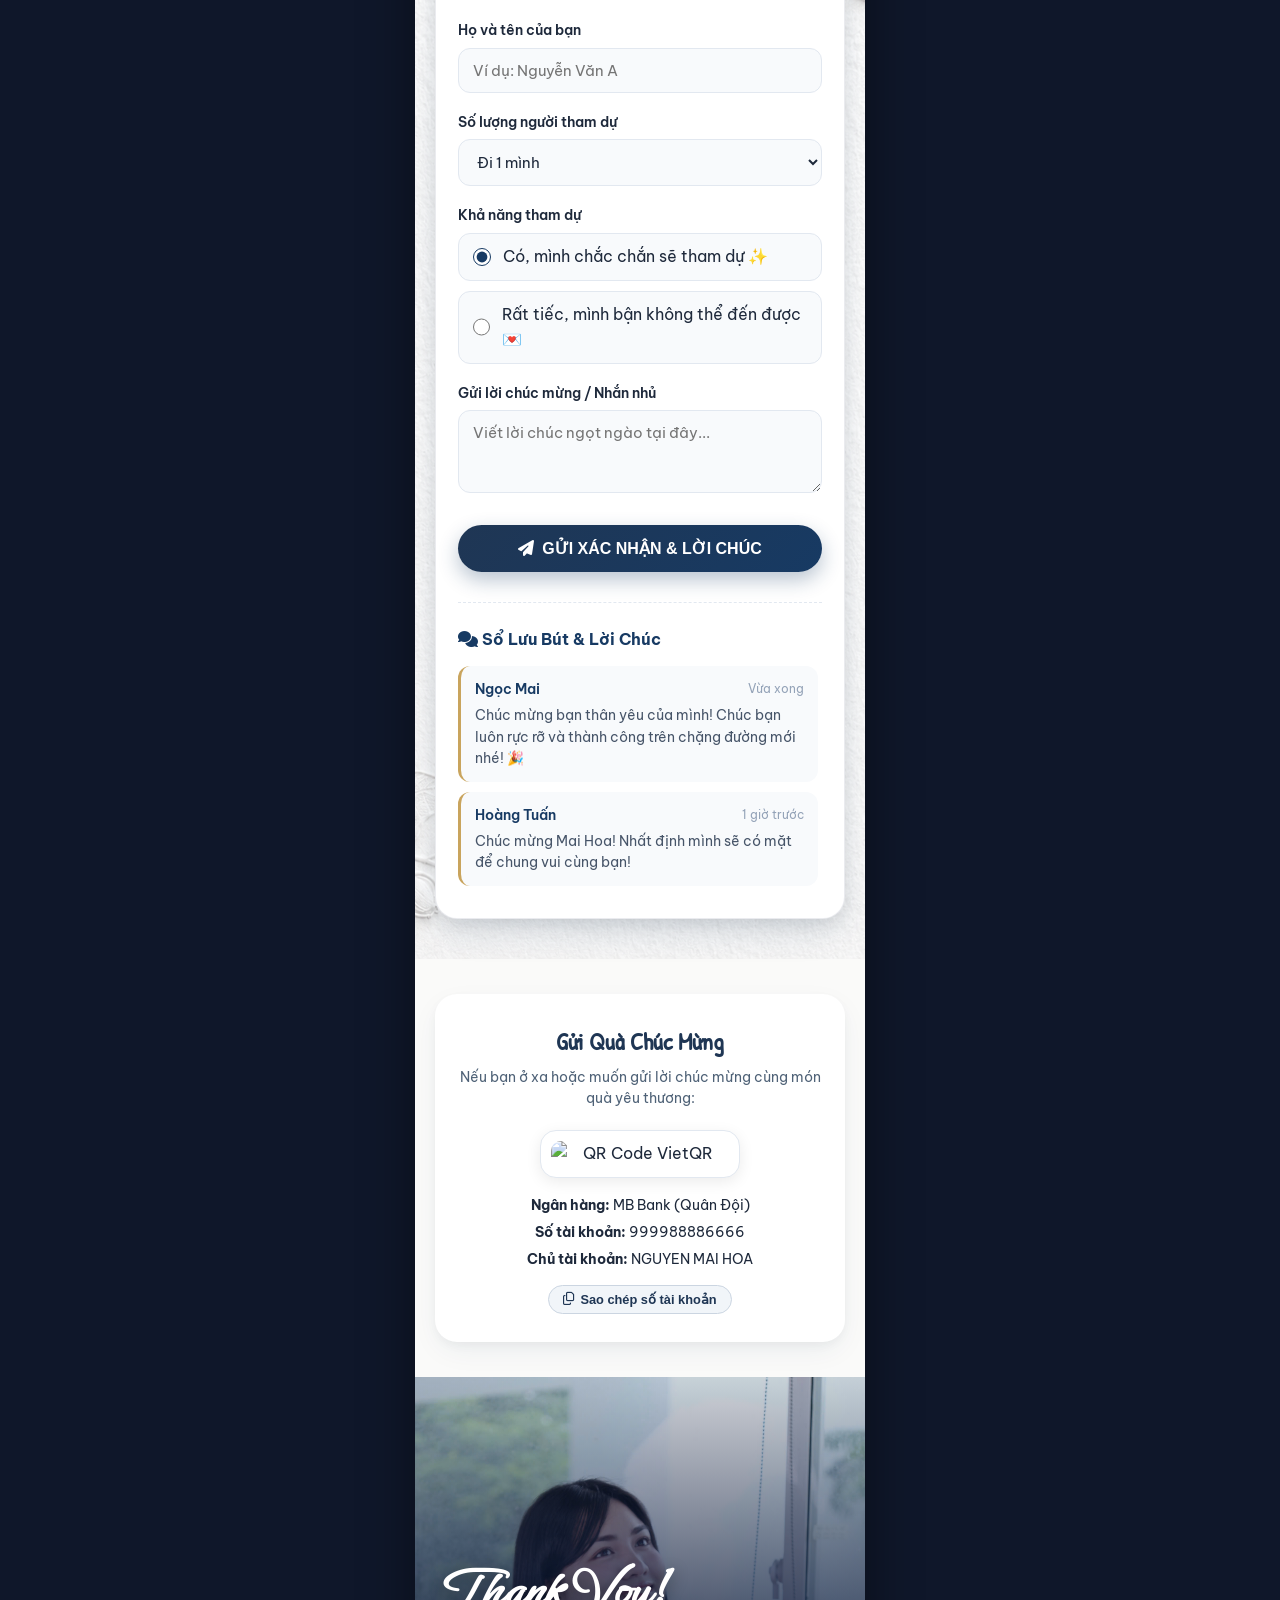
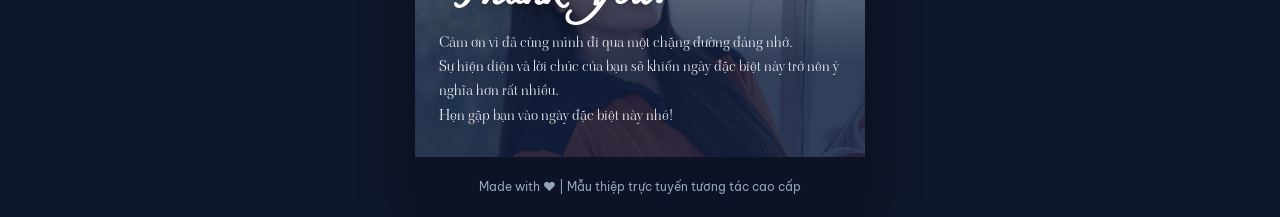
==== commit b8df80a8: "Cap nhat giao dien va hinh anh chinh tu thu muc inmages2" ====
--- a/index.html
+++ b/index.html
@@ -8,7 +8,7 @@
   <!-- OpenGraph / Social Sharing (Zalo, Facebook, iMessage) -->
   <meta property="og:title" content="Thiệp Mời - Khoảnh Khắc Rực Rỡ" />
   <meta property="og:description" content="Trân trọng kính mời bạn đến chung vui trong ngày đặc biệt ghi dấu chặng đường rực rỡ." />
-  <meta property="og:image" content="https://e-invitatio.vercel.app/images/hero-portrait.webp" />
+  <meta property="og:image" content="inmages2/hero-portrait.jpg" />
   <meta property="og:url" content="https://e-invitatio.vercel.app" />
   <meta property="og:type" content="website" />
 
@@ -57,7 +57,7 @@
       <img src="images/corner-leaf.png" alt="Decor Leaf" class="leaf-decor leaf-top-right" />
 
       <!-- Biểu tượng mũ tốt nghiệp / họa tiết trên cùng -->
-      <img src="images/cap-icon.png" alt="Cap Icon" class="hero-cap-icon" />
+      <img src="inmages2/cap_icon.png" alt="Cap Icon" class="hero-cap-icon" />
 
       <!-- Tiêu đề lớn -->
       <div class="hero-titles">
@@ -67,7 +67,7 @@
 
       <!-- Khung ảnh chân dung chính -->
       <div class="hero-portrait-wrapper">
-        <img src="images/hero-portrait.webp" alt="Chân dung" id="hero-portrait-img" class="hero-portrait-img" />
+        <img src="inmages2/hero-portrait.jpg" alt="Chân dung" id="hero-portrait-img" class="hero-portrait-img" />
         
         <!-- Họa tiết hoa trang trí & huy hiệu xoay -->
         <img src="images/flower-decor.png" alt="Flower Decor" class="hero-flower-decor" />
@@ -200,7 +200,7 @@
     <section class="story-section">
       <div class="story-card">
         <div class="story-portrait-box">
-          <img src="images/story-portrait.webp" alt="Story Portrait" id="story-portrait-img" loading="lazy" />
+          <img src="inmages2/story-portrait.jpg" alt="Story Portrait" id="story-portrait-img" loading="lazy" />
         </div>
         <h2 class="story-heading" id="story-heading">GIỮ LẠI THANH XUÂN ĐẸP NHẤT</h2>
         <div class="story-body" id="story-body">
@@ -306,7 +306,7 @@
          PHẦN 9: LỜI CẢM ƠN (THANK YOU) & CHÂN TRANG
          ==================================================================== -->
     <section class="thank-you-section">
-      <img src="images/thank-you-banner.webp" alt="Thank You" id="thank-you-bg" class="thank-you-bg" />
+      <img src="inmages2/marquee-3.jpg" alt="Thank You" id="thank-you-bg" class="thank-you-bg" />
       <div class="thank-you-overlay"></div>
       <div class="thank-you-content">
         <h2 class="thank-you-title" id="thank-you-title">Thank You!</h2>
--- a/style.css
+++ b/style.css
@@ -209,10 +209,13 @@
 }
 
 .hero-cap-icon {
-  width: 70px;
+  max-width: 90px;
+  max-height: 48px;
+  width: auto;
   height: auto;
+  object-fit: contain;
   margin-top: 10px;
-  margin-bottom: 5px;
+  margin-bottom: 6px;
   filter: drop-shadow(0 4px 10px rgba(0, 0, 0, 0.1));
   animation: fadeInDown 1.2s ease;
 }
@@ -258,6 +261,7 @@
   width: 100%;
   height: 100%;
   object-fit: cover;
+  object-position: center 15%;
   border-radius: 20px;
   box-shadow: var(--shadow-medium);
   border: 4px solid #ffffff;
@@ -596,6 +600,7 @@
   width: 100%;
   height: 100%;
   object-fit: cover;
+  object-position: center 20%;
   transition: transform 0.4s ease;
 }
 
@@ -721,7 +726,7 @@
 
 .story-portrait-box {
   width: 100%;
-  height: 280px;
+  height: 320px;
   border-radius: 16px;
   overflow: hidden;
   margin-bottom: 24px;
@@ -732,6 +737,7 @@
   width: 100%;
   height: 100%;
   object-fit: cover;
+  object-position: center 15%;
 }
 
 .story-heading {
@@ -814,6 +820,7 @@
   width: 100%;
   height: 100%;
   object-fit: cover;
+  object-position: center 20%;
   border-radius: 10px;
   transition: transform 0.4s ease;
 }
@@ -1117,6 +1124,7 @@
   width: 100%;
   height: 100%;
   object-fit: cover;
+  object-position: center 18%;
   z-index: 1;
 }
 
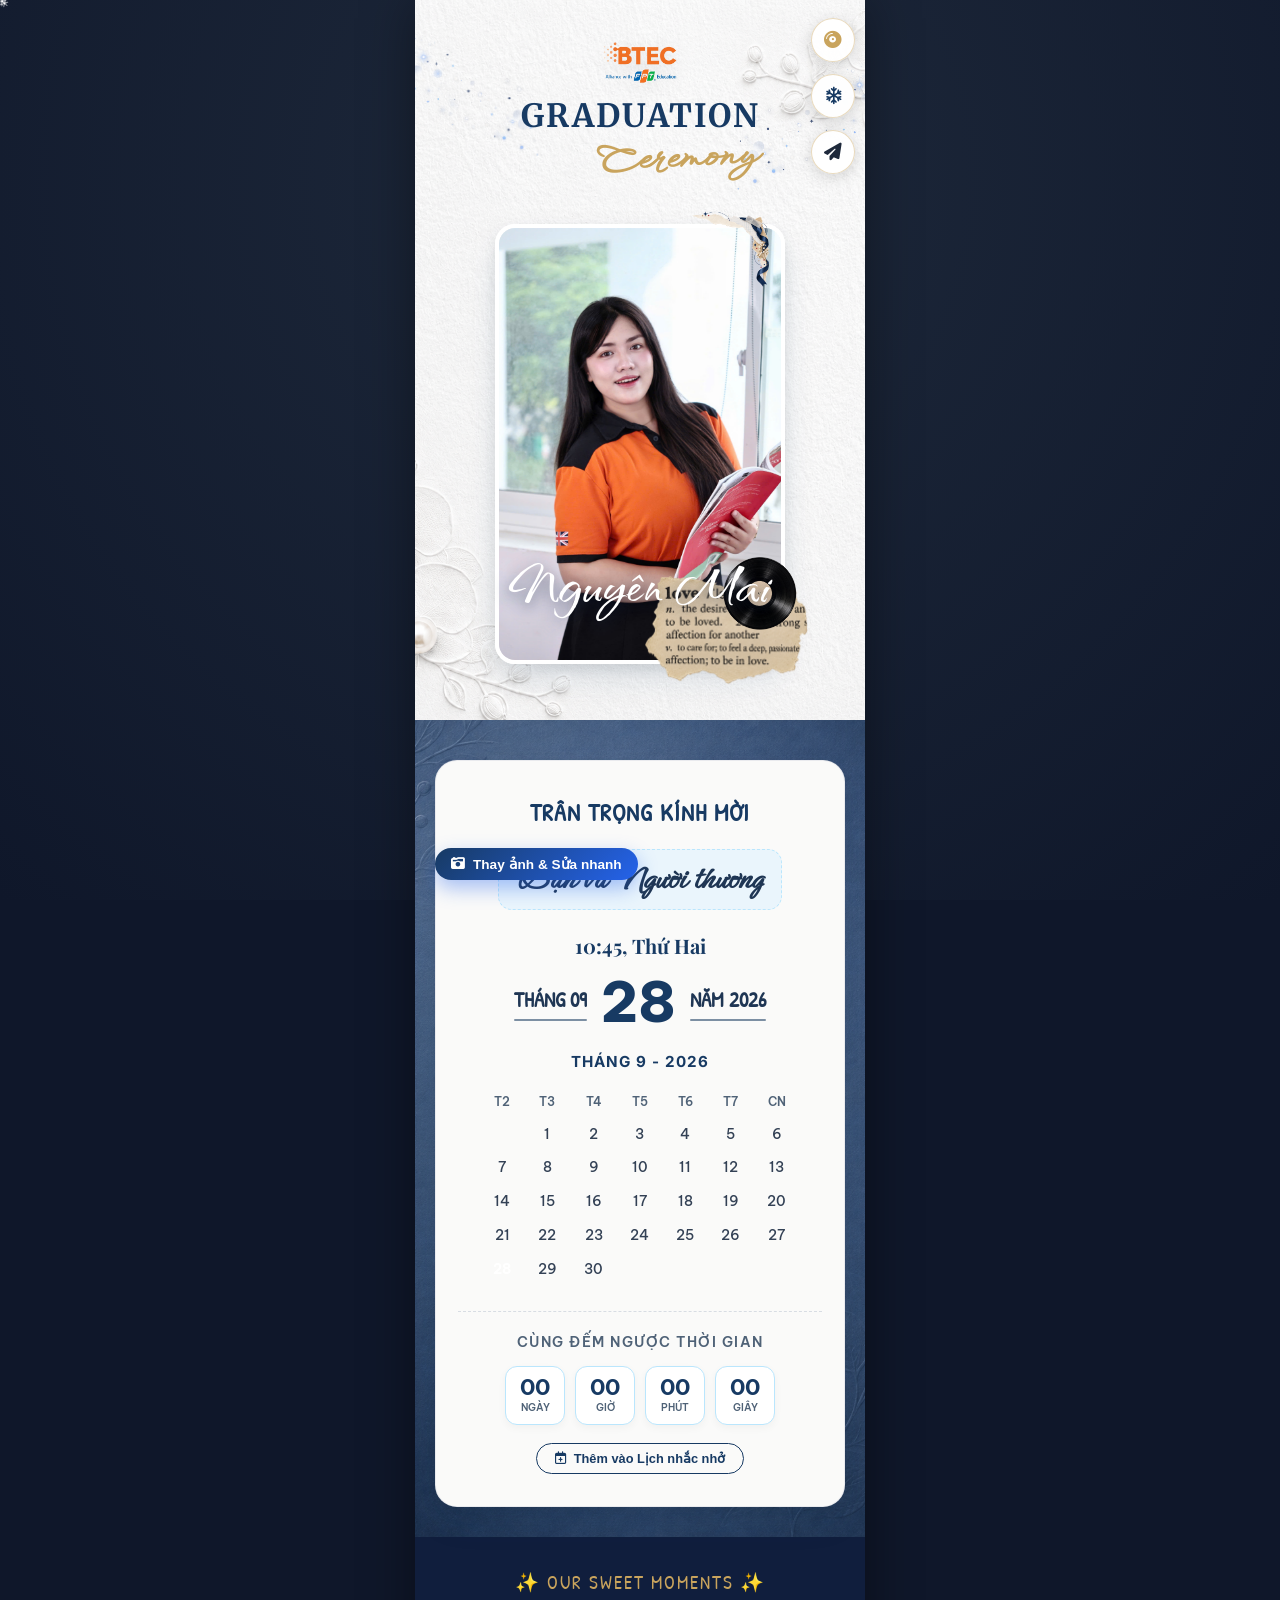
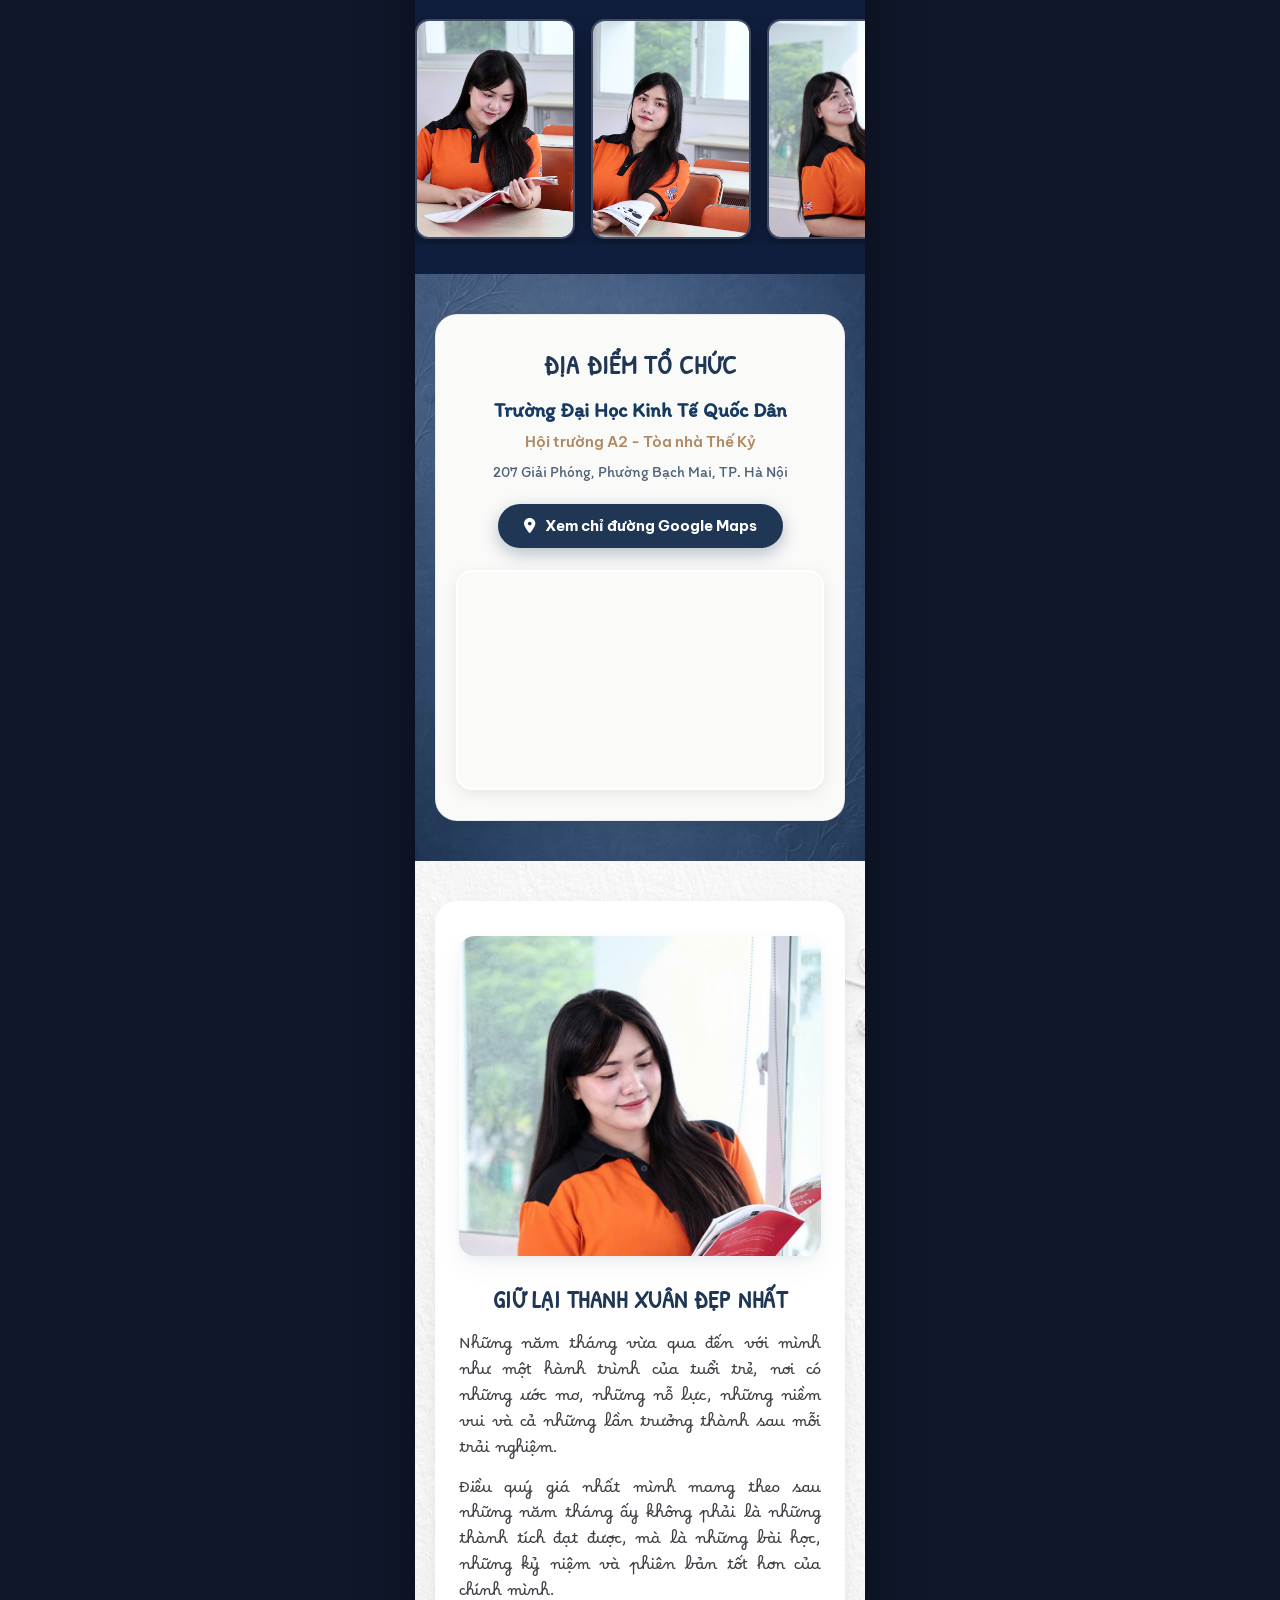
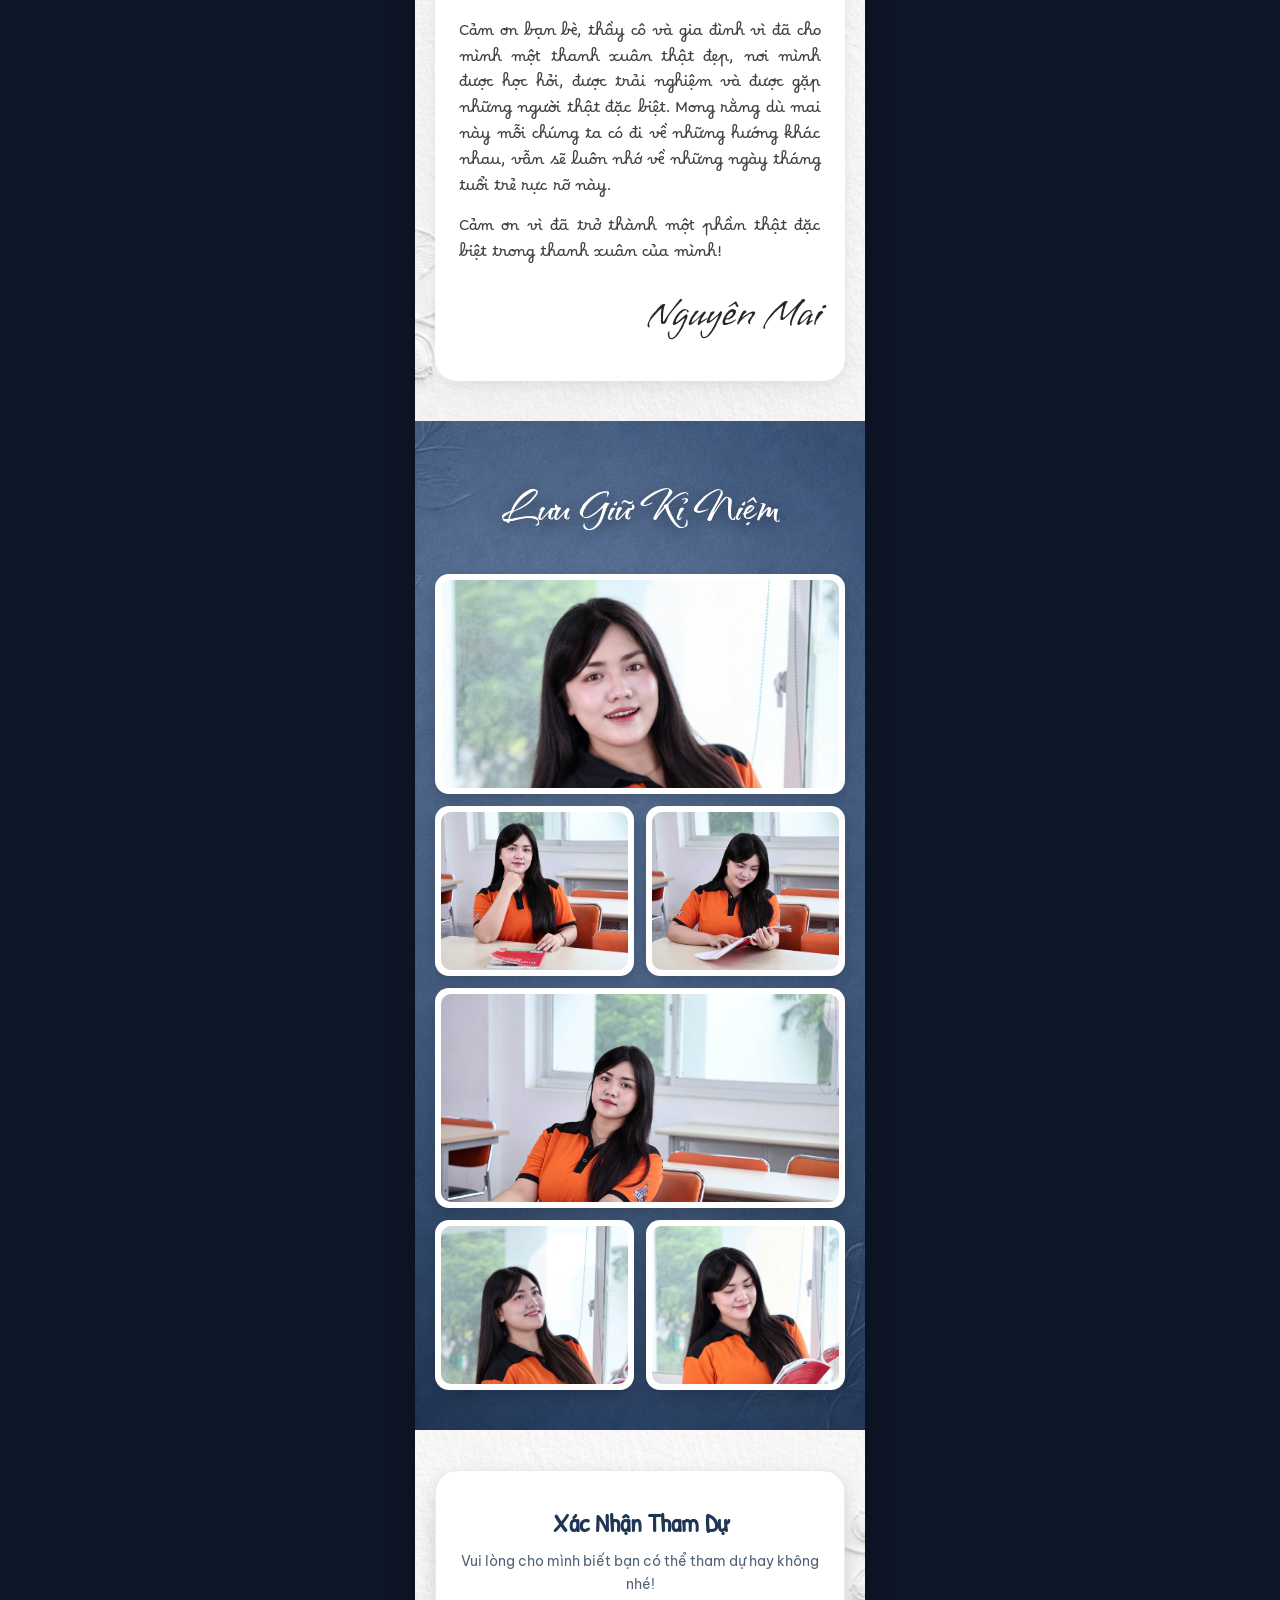
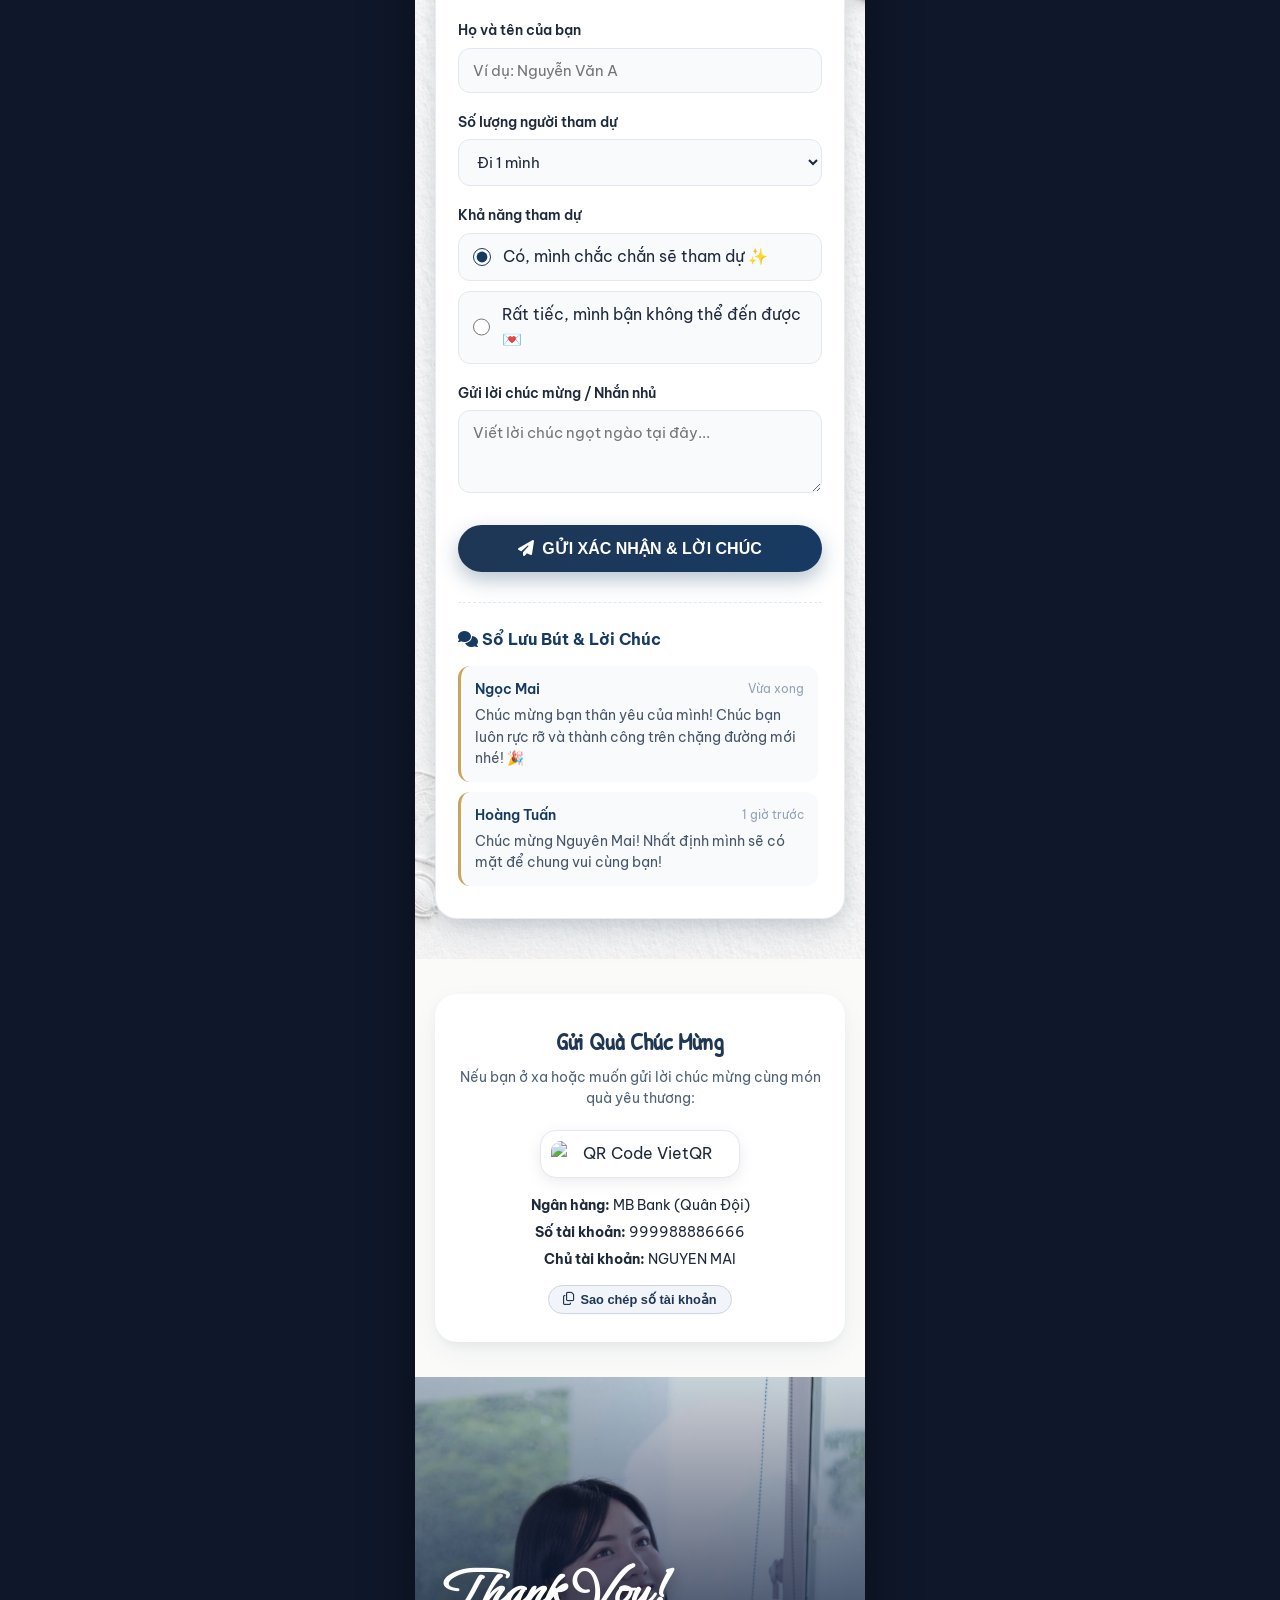
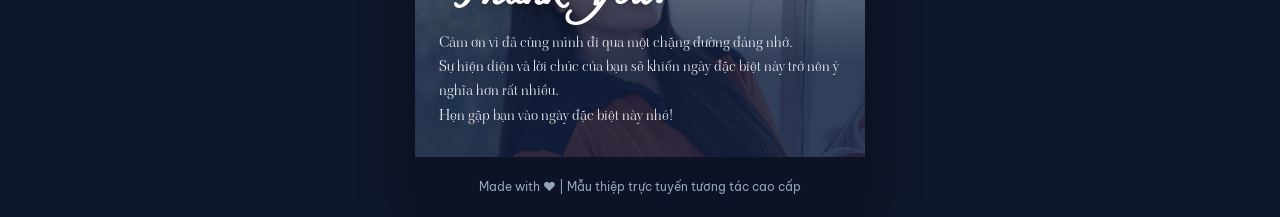
==== commit 27c02cd3: "Doi hieu ung thanh tuyet roi va cap nhat ten chu thiep Nguyen Mai" ====
--- a/index.html
+++ b/index.html
@@ -31,8 +31,8 @@
     <button class="float-btn music-btn" id="music-toggle-btn" title="Bật/Tắt nhạc nền" aria-label="Bật/Tắt nhạc nền">
       <i class="fa-solid fa-compact-disc"></i>
     </button>
-    <button class="float-btn" id="petals-toggle-btn" title="Bật/Tắt hoa rơi" aria-label="Bật/Tắt hoa rơi">
-      <i class="fa-solid fa-wand-magic-sparkles"></i>
+    <button class="float-btn" id="petals-toggle-btn" title="Bật/Tắt tuyết rơi" aria-label="Bật/Tắt tuyết rơi">
+      <i class="fa-regular fa-snowflake"></i>
     </button>
     <a href="tao-link.html" class="float-btn" id="btn-goto-link-gen" title="Tạo link mời riêng cho khách" aria-label="Tạo link mời khách" style="text-decoration: none; color: inherit; display: flex; align-items: center; justify-content: center;">
       <i class="fa-solid fa-paper-plane"></i>
@@ -75,7 +75,7 @@
         <img src="images/sparkle.png" alt="Sparkle" class="hero-sparkle" />
 
         <!-- Chữ ký / Tên nghệ thuật uốn lượn -->
-        <div class="hero-owner-name" id="hero-owner-name">Mai Hoa</div>
+        <div class="hero-owner-name" id="hero-owner-name">Nguyên Mai</div>
       </div>
     </section>
 
@@ -206,7 +206,7 @@
         <div class="story-body" id="story-body">
           <!-- Nội dung lời ngỏ -->
         </div>
-        <div class="story-signature" id="story-signature">Mai Hoa</div>
+        <div class="story-signature" id="story-signature">Nguyên Mai</div>
       </div>
     </section>
 
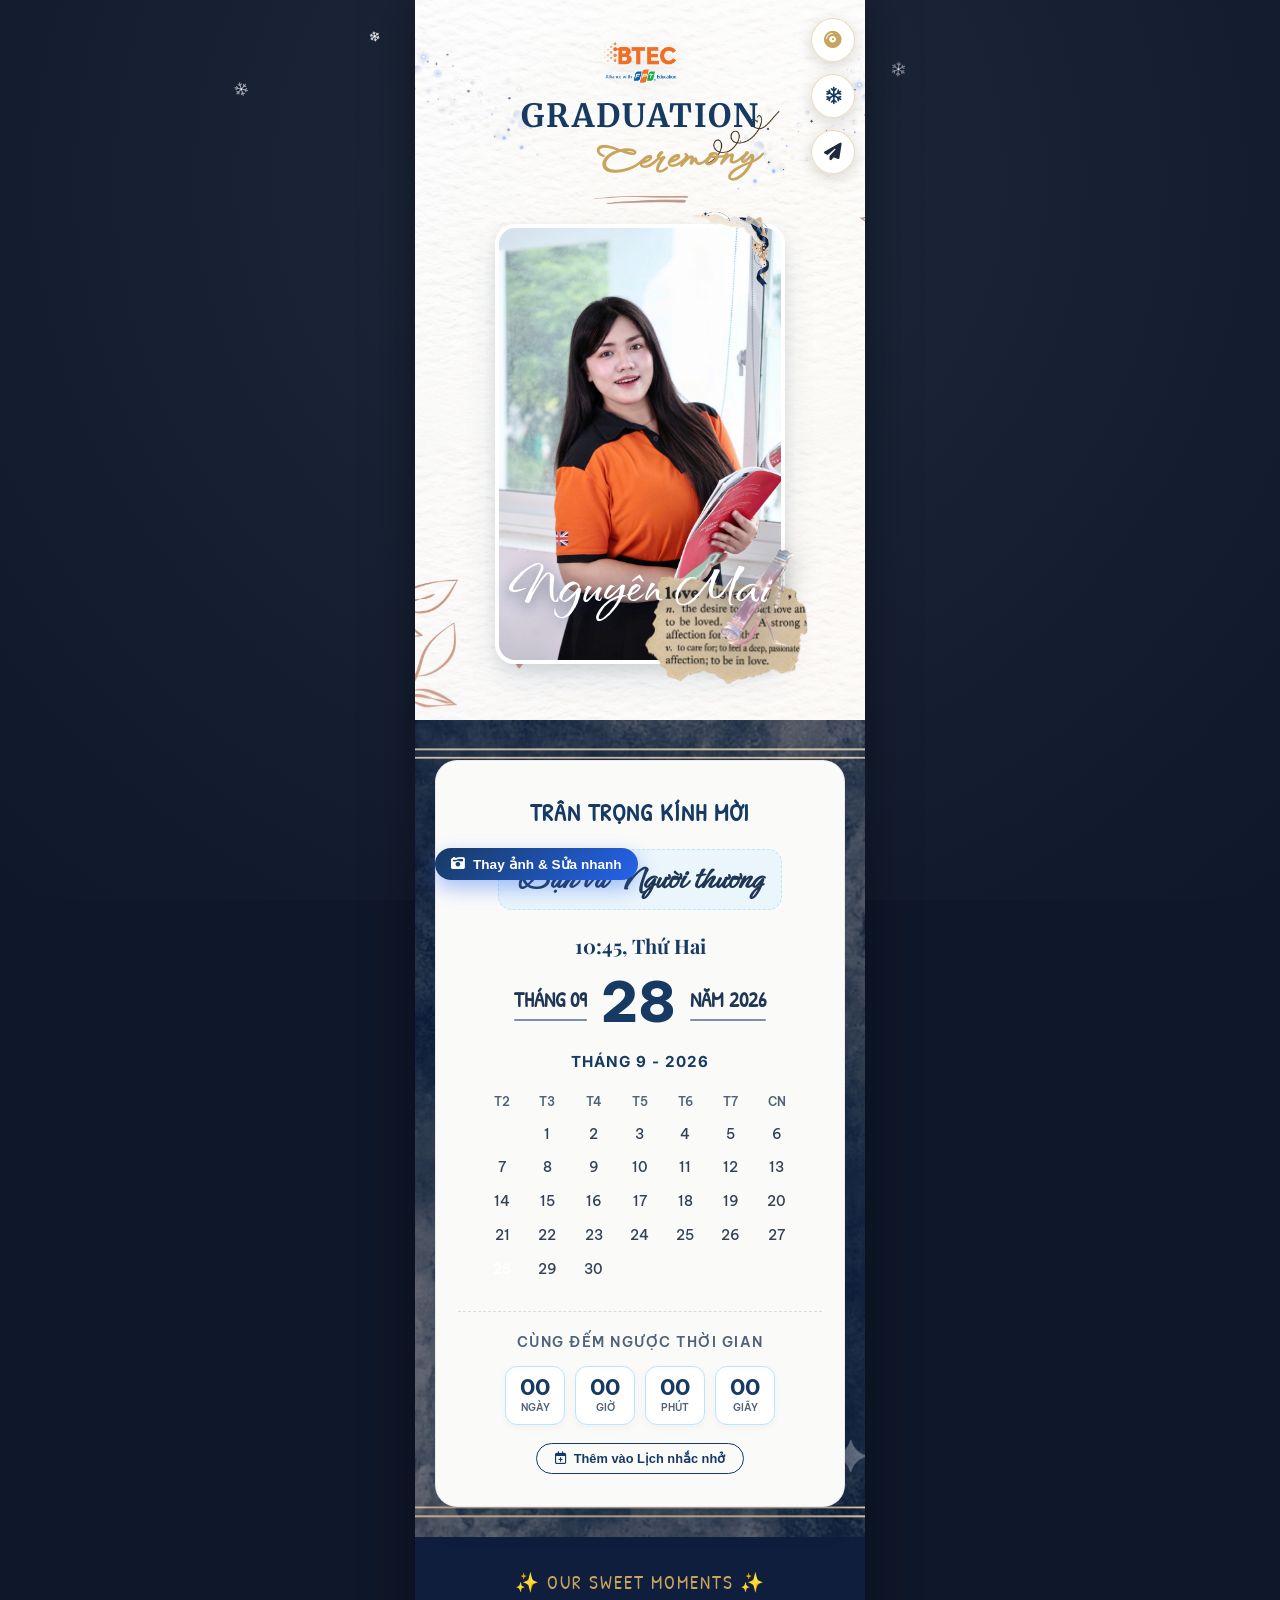
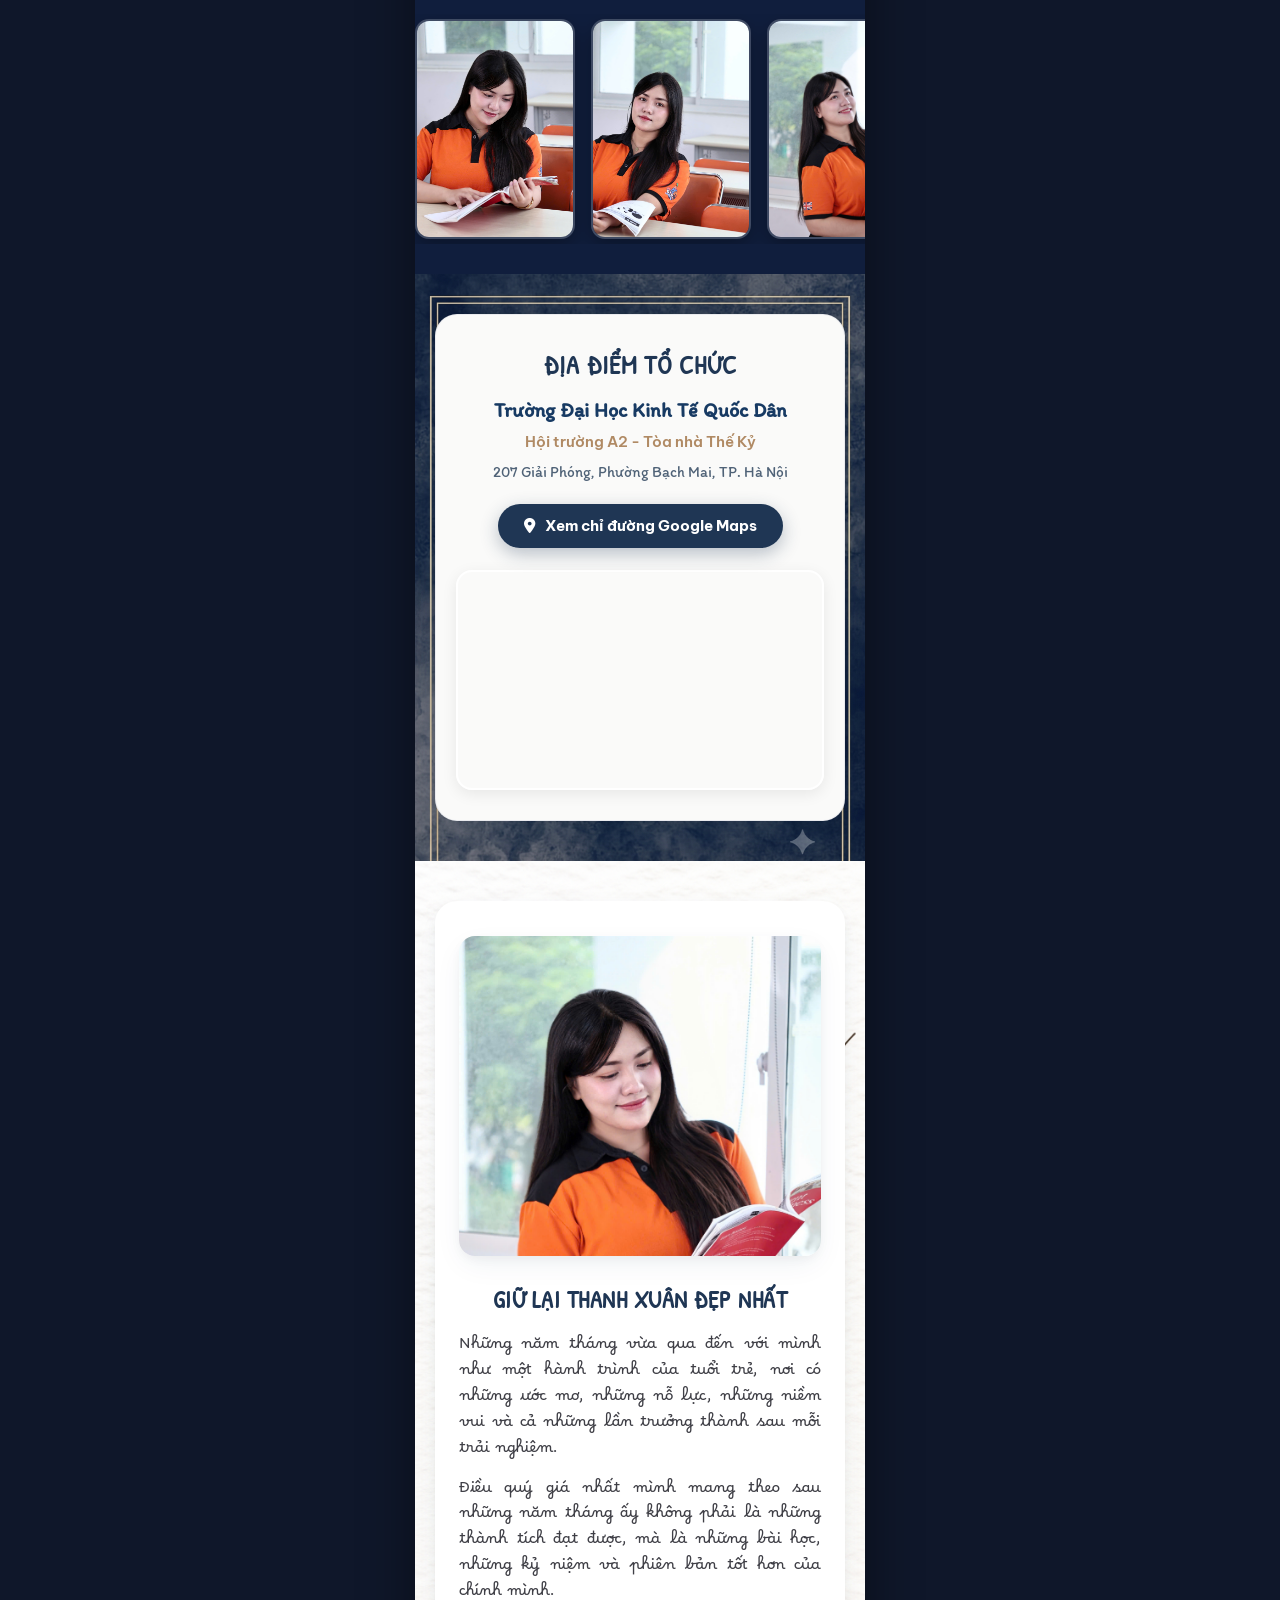
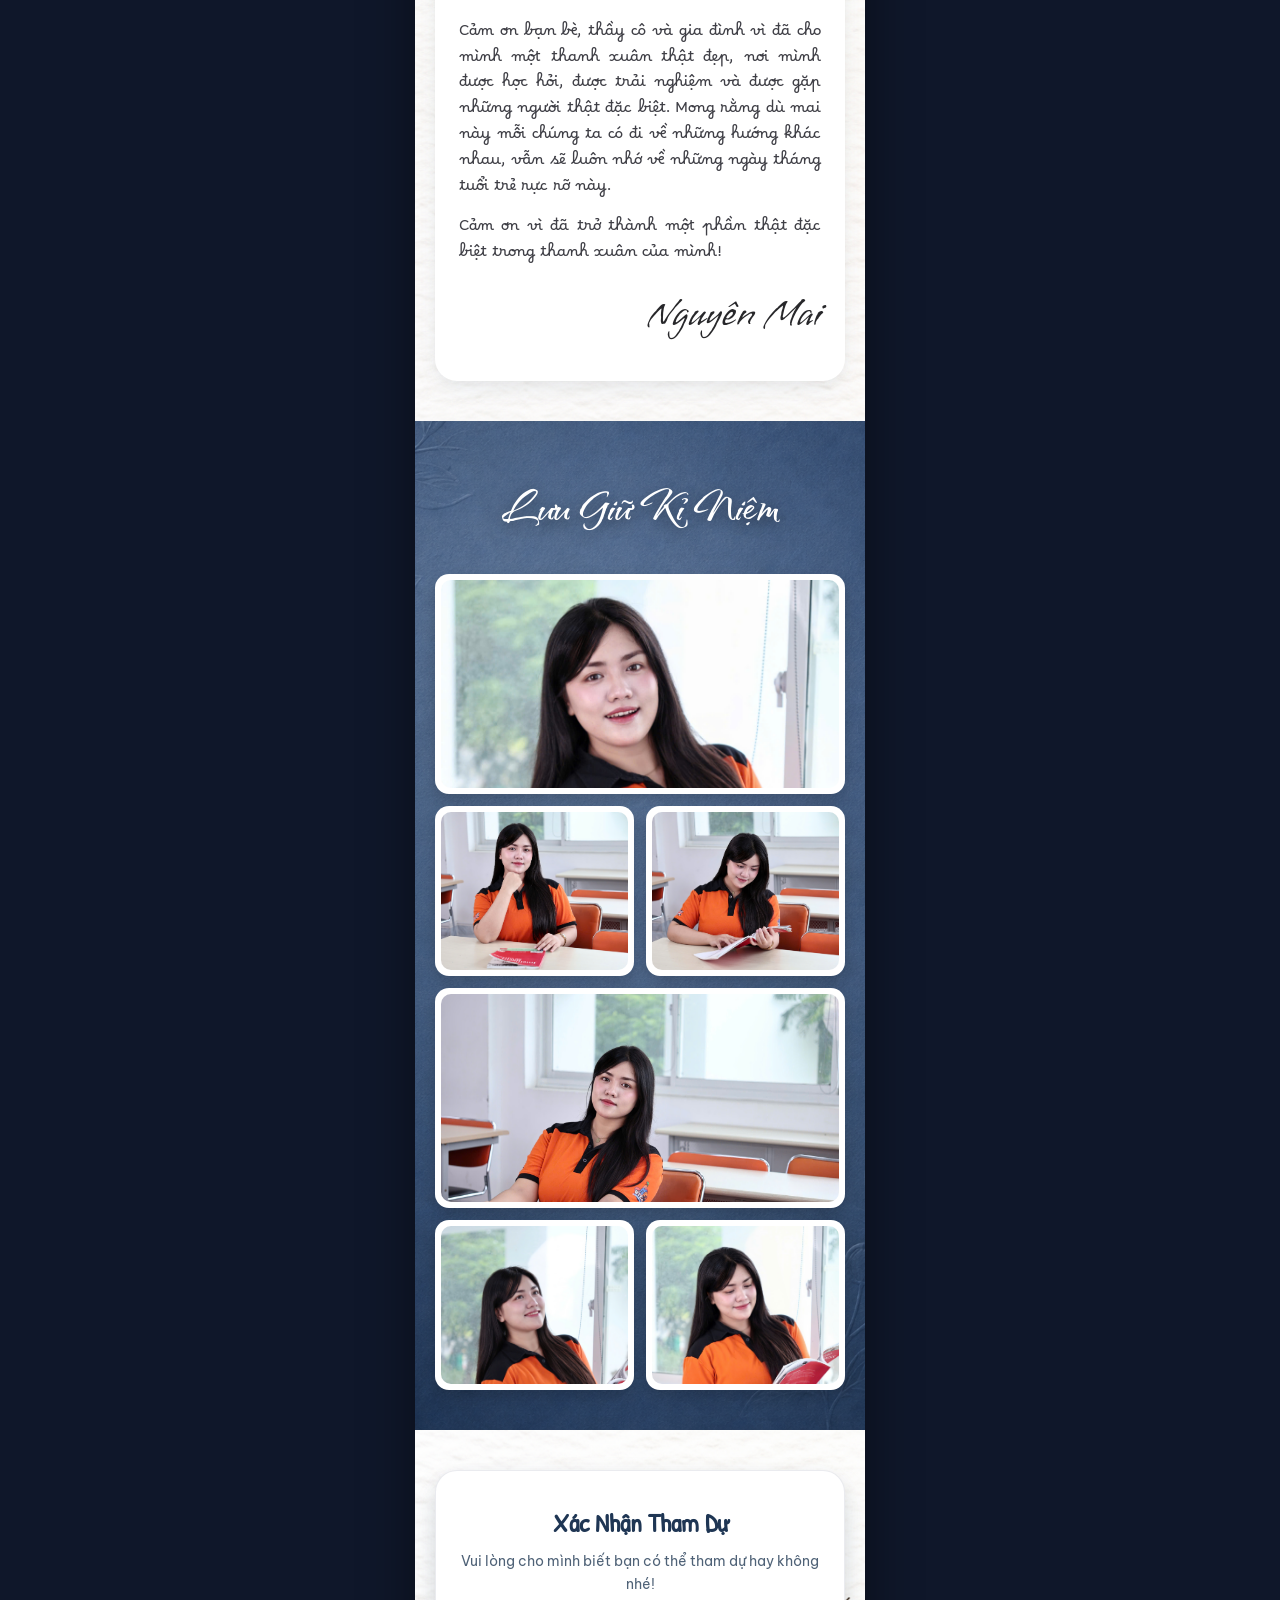
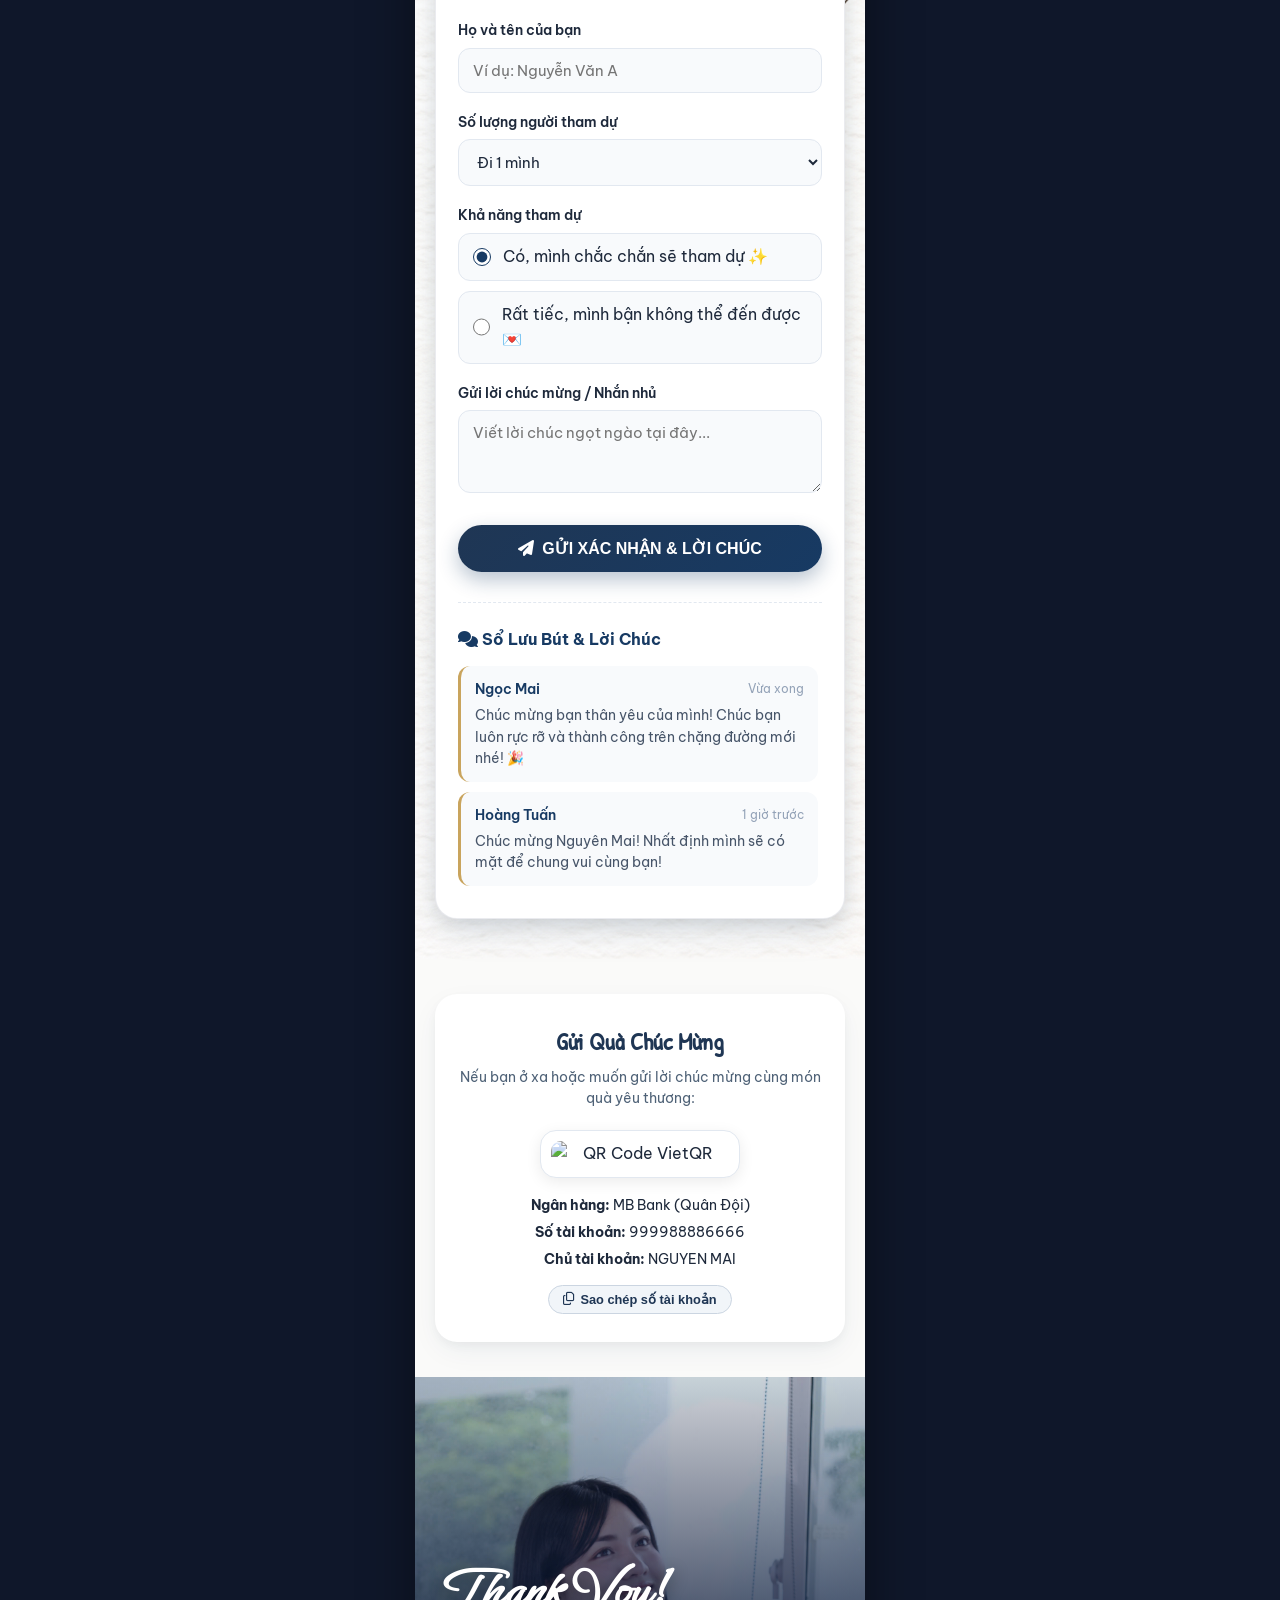
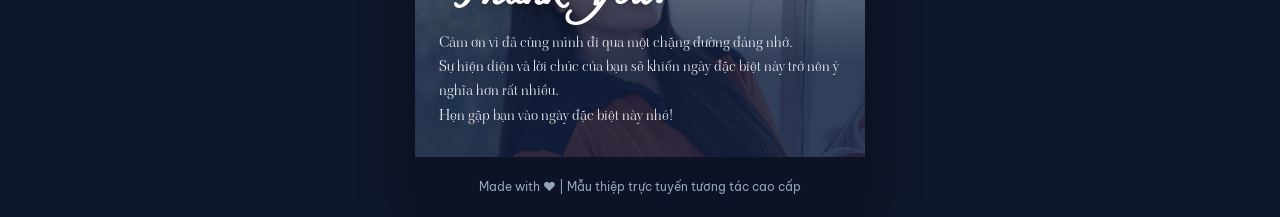
==== commit 46ccae94: "Cap nhat giao dien anh nen moi, co cam pha le va nhac nen music2.mp3" ====
--- a/index.html
+++ b/index.html
@@ -24,7 +24,7 @@
   <canvas id="petals-canvas"></canvas>
 
   <!-- Audio Nhạc Nền -->
-  <audio id="bg-audio" loop preload="auto" src="music.mp3"></audio>
+  <audio id="bg-audio" loop preload="auto" src="music2.mp3"></audio>
 
   <!-- Nút điều khiển nổi (Nhạc, Cánh hoa, Tạo link khách) -->
   <div class="floating-controls">
@@ -69,9 +69,9 @@
       <div class="hero-portrait-wrapper">
         <img src="inmages2/hero-portrait.jpg" alt="Chân dung" id="hero-portrait-img" class="hero-portrait-img" />
         
-        <!-- Họa tiết hoa trang trí & huy hiệu xoay -->
+        <!-- Họa tiết hoa trang trí & cổ cầm pha lê -->
         <img src="images/flower-decor.png" alt="Flower Decor" class="hero-flower-decor" />
-        <img src="images/spin-badge.png" alt="Spin Badge" class="hero-spin-badge" />
+        <img src="inmages2/spin-badge.png" alt="Cổ cầm pha lê" class="hero-spin-badge" />
         <img src="images/sparkle.png" alt="Sparkle" class="hero-sparkle" />
 
         <!-- Chữ ký / Tên nghệ thuật uốn lượn -->
--- a/style.css
+++ b/style.css
@@ -178,7 +178,7 @@
   width: 100%;
   min-height: 750px;
   padding: 30px 20px 40px;
-  background: url('images/bg-pattern-top.png') no-repeat top center / cover;
+  background: url('inmages2/bg-pattern-top.png') no-repeat top center / cover;
   background-color: #f8fafc;
   overflow: hidden;
   display: flex;
@@ -283,18 +283,24 @@
 
 .hero-spin-badge {
   position: absolute;
-  bottom: 30px;
-  right: -15px;
-  width: 80px;
-  height: 80px;
+  bottom: 15px;
+  right: -25px;
+  width: 105px;
+  height: 105px;
+  object-fit: contain;
   pointer-events: none;
   z-index: 5;
-  animation: spinBadge 12s linear infinite;
-}
-
-@keyframes spinBadge {
-  from { transform: rotate(0deg); }
-  to { transform: rotate(360deg); }
+  filter: drop-shadow(0 6px 16px rgba(0, 0, 0, 0.25));
+  animation: floatGuqin 4s ease-in-out infinite;
+}
+
+@keyframes floatGuqin {
+  0%, 100% {
+    transform: translateY(0) rotate(-4deg);
+  }
+  50% {
+    transform: translateY(-8px) rotate(2deg);
+  }
 }
 
 .hero-sparkle {
@@ -333,7 +339,7 @@
 .invitation-section {
   position: relative;
   padding: 40px 20px 30px;
-  background: url('images/bg-wave-blue.png') no-repeat top center / cover;
+  background: url('inmages2/bg-wave-blue.png') no-repeat top center / cover;
   margin-top: -30px;
   z-index: 10;
 }
@@ -619,7 +625,7 @@
 .venue-section {
   position: relative;
   padding: 40px 20px;
-  background: url('images/bg-wave-blue.png') no-repeat top center / cover;
+  background: url('inmages2/bg-wave-blue.png') no-repeat top center / cover;
 }
 
 .venue-card {
@@ -713,7 +719,7 @@
 .story-section {
   position: relative;
   padding: 40px 20px;
-  background: url('images/bg-wave-cream.png') no-repeat top center / cover;
+  background: url('inmages2/bg-wave-cream.png') no-repeat top center / cover;
 }
 
 .story-card {
@@ -860,7 +866,7 @@
 .rsvp-section {
   position: relative;
   padding: 40px 20px;
-  background: url('images/bg-wave-cream.png') no-repeat top center / cover;
+  background: url('inmages2/bg-wave-cream.png') no-repeat top center / cover;
 }
 
 .rsvp-card {
